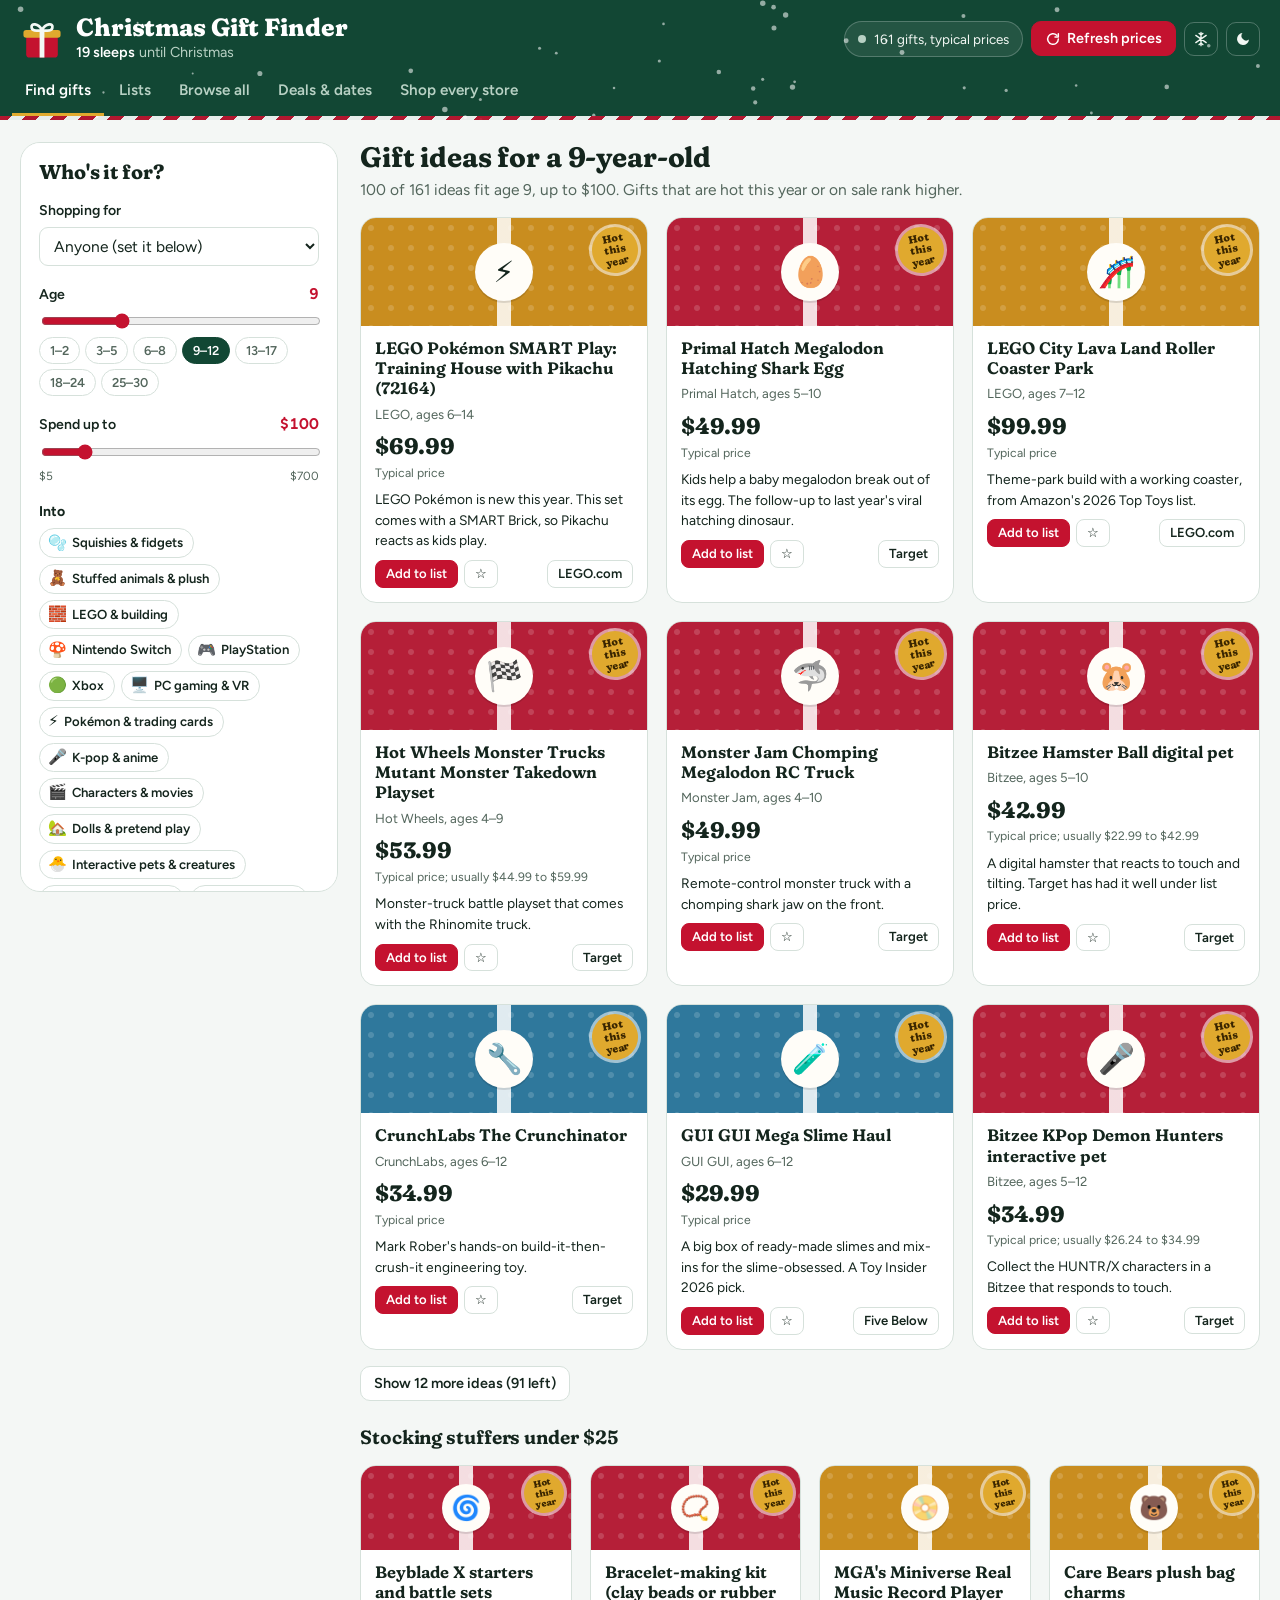
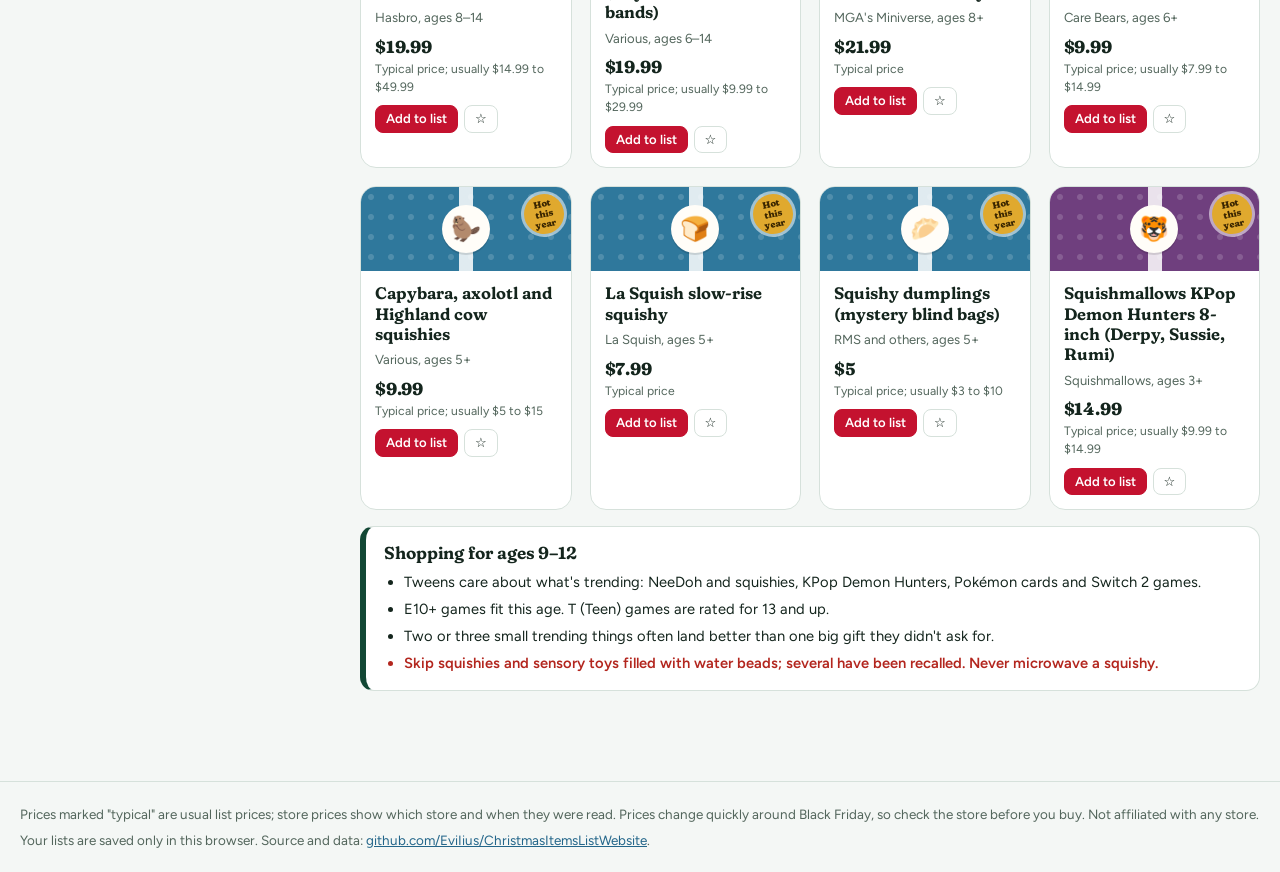
==== site/index.html @ cd97e287 "'''" ====
<!DOCTYPE html>
<html lang="en">
<head>
<meta charset="utf-8">
<meta name="viewport" content="width=device-width, initial-scale=1">
<title>Christmas Gift Finder</title>
<meta name="description" content="Christmas gift ideas for ages 1 to 30, store prices from Target, Walmart, Amazon, Best Buy and more, and a Christmas list for everyone you're shopping for.">
<meta name="theme-color" content="#124734">
<link rel="preconnect" href="https://fonts.googleapis.com">
<link rel="preconnect" href="https://fonts.gstatic.com" crossorigin>
<link href="https://fonts.googleapis.com/css2?family=Figtree:wght@400;500;600;700&family=Fraunces:opsz,wght,SOFT,WONK@9..144,500..900,0..100,0..1&family=Permanent+Marker&display=swap" rel="stylesheet">
<link rel="stylesheet" href="assets/app.css?v=20261120-1">
<link rel="icon" href="data:image/svg+xml,%3Csvg xmlns='http://www.w3.org/2000/svg' viewBox='0 0 64 64'%3E%3Crect x='8' y='24' width='48' height='34' rx='5' fill='%23C4122F'/%3E%3Crect x='4' y='16' width='56' height='12' rx='4' fill='%23E0A92E'/%3E%3Crect x='28' y='16' width='8' height='42' fill='%23124734'/%3E%3C/svg%3E">
</head>
<body>
<a class="skip" href="#main">Skip to content</a>
<header class="topbar">
  <canvas class="snow" id="snow" aria-hidden="true"></canvas>
  <div class="topbar-inner">
    <div class="brand">
      <svg class="brand-mark" viewBox="0 0 64 64" aria-hidden="true">
        <rect x="9" y="27" width="46" height="32" rx="5" fill="#c4122f"/>
        <rect x="5" y="19" width="54" height="11" rx="4" fill="#e0a92e"/>
        <rect x="28.5" y="19" width="7" height="40" fill="#f3f8f4"/>
        <path d="M32 19c-5-10-17-11-15-3 1 5 10 4 15 3zm0 0c5-10 17-11 15-3-1 5-10 4-15 3z" fill="none" stroke="#f3f8f4" stroke-width="4" stroke-linejoin="round"/>
      </svg>
      <div>
        <h1>Christmas Gift Finder</h1>
        <p class="brand-sub" id="countdown">Gift ideas, store prices and everyone's lists</p>
      </div>
    </div>
    <div class="topbar-actions">
      <button class="freshness" id="freshness" type="button" title="Where prices come from, and refreshing them">
        <span class="dot" aria-hidden="true"></span><span id="freshness-text">Loading gifts…</span>
      </button>
      <button class="btn btn-accent" id="rescrape-btn" type="button">
        <svg viewBox="0 0 24 24" aria-hidden="true"><path d="M20 12a8 8 0 1 1-2.34-5.66M20 4v5h-5" fill="none" stroke="currentColor" stroke-width="2.2" stroke-linecap="round" stroke-linejoin="round"/></svg>
        Refresh prices
      </button>
      <button class="btn btn-ghost icon-only" id="snow-btn" type="button" aria-pressed="true" aria-label="Snowfall">
        <svg viewBox="0 0 24 24" aria-hidden="true"><path d="M12 2v20M4.2 6.5l15.6 11M4.2 17.5l15.6-11M9 3.5l3 2.5 3-2.5M9 20.5l3-2.5 3 2.5" fill="none" stroke="currentColor" stroke-width="2" stroke-linecap="round" stroke-linejoin="round"/></svg>
      </button>
      <button class="btn btn-ghost icon-only" id="theme-btn" type="button" aria-label="Switch between light and dark">
        <svg viewBox="0 0 24 24" aria-hidden="true"><path d="M21 12.8A9 9 0 1 1 11.2 3a7 7 0 0 0 9.8 9.8z" fill="currentColor"/></svg>
      </button>
    </div>
  </div>
  <nav class="tabs" aria-label="Sections">
    <a href="#find" data-view="find">Find gifts</a>
    <a href="#lists" data-view="lists">Lists <span class="tab-count" id="lists-count" hidden></span></a>
    <a href="#browse" data-view="browse">Browse all</a>
    <a href="#deals" data-view="deals">Deals &amp; dates</a>
    <a href="#stores" data-view="stores">Shop every store</a>
  </nav>
</header>

<main id="main" tabindex="-1">
  <div class="banner" id="banner" hidden></div>

  <section class="view" id="view-find" aria-labelledby="find-h">
    <div class="find-layout">
      <aside class="panel prefs" aria-label="Who the gift is for">
        <div class="prefs-head"><h2 class="panel-title">Who's it for?</h2><button class="btn btn-sm" type="button" id="prefs-toggle" aria-expanded="true" aria-controls="prefs-more">Hide filters</button></div>
        <div class="field always">
          <label for="for-who">Shopping for</label>
          <select id="for-who"></select>
          <div class="using" id="using" hidden></div>
          <p class="prefs-summary" id="prefs-summary"></p>
        </div>
        <div class="prefs-more" id="prefs-more">
        <div class="field">
          <div class="field-row"><label for="age">Age</label><output id="age-out" for="age"></output></div>
          <input type="range" id="age" min="1" max="30" step="1">
          <div class="age-bands" id="age-bands" role="group" aria-label="Age groups"></div>
        </div>
        <div class="field">
          <div class="field-row"><label for="budget">Spend up to</label><output id="budget-out" for="budget"></output></div>
          <input type="range" id="budget" min="5" max="700" step="5">
          <div class="range-ends"><span>$5</span><span>$700</span></div>
        </div>
        <fieldset>
          <legend>Into</legend>
          <div class="interest-chips" id="interests"></div>
        </fieldset>
        <fieldset id="toggles">
          <legend>Only show</legend>
        </fieldset>
        <button class="btn btn-sm" type="button" id="reset-find">Clear all filters</button>
        </div>
      </aside>
      <div class="find-main">
        <div class="find-head">
          <h2 id="find-h">Gift ideas</h2>
          <p class="sub" id="find-sub"></p>
        </div>
        <div class="gift-grid" id="top-picks"></div>
        <div id="more-ideas"></div>
        <h3 class="section-h" id="stocking-h">Stocking stuffers under $25</h3>
        <div class="gift-grid compact" id="stocking"></div>
        <div class="guide" id="age-guide"></div>
      </div>
    </div>
  </section>

  <section class="view" id="view-lists" aria-labelledby="lists-h" hidden>
    <div class="view-head">
      <h2 id="lists-h">Christmas lists</h2>
      <p class="sub">Make a list for each person, circle gifts for them anywhere on the site, and track what's bought and wrapped. Lists are saved in this browser; use Share or Back up to move them.</p>
    </div>
    <div class="lists-layout">
      <aside class="panel people" id="people" aria-label="People"></aside>
      <div class="list-main" id="list-main"></div>
    </div>
  </section>

  <section class="view" id="view-browse" aria-labelledby="browse-h" hidden>
    <div class="view-head">
      <h2 id="browse-h">Every gift idea</h2>
      <p class="sub" id="browse-sub"></p>
    </div>
    <div class="filters panel" id="filters"></div>
    <div class="table-wrap">
      <table class="grid-table" id="browse-table">
        <thead></thead>
        <tbody></tbody>
      </table>
    </div>
    <div class="card-list" id="browse-cards"></div>
  </section>

  <section class="view" id="view-deals" aria-labelledby="deals-h" hidden>
    <div class="view-head">
      <h2 id="deals-h">Deals and dates</h2>
      <p class="sub">Big sale days, gifts selling below their usual price, and the store links the price checker reads.</p>
    </div>
    <div class="dates" id="dates"></div>
    <div class="panel">
      <h3>Below the usual price right now</h3>
      <div id="deal-list"></div>
    </div>
    <div class="two-col">
      <div class="panel">
        <h3>Big gifts to price-check first</h3>
        <p class="hint" style="margin:-6px 0 8px">Gifts usually $150 or more. These are the ones where waiting for a sale pays off.</p>
        <div id="big-list"></div>
      </div>
      <div class="panel">
        <h3>Store links the price checker reads</h3>
        <div id="tracked-list"></div>
      </div>
    </div>
  </section>

  <section class="view" id="view-stores" aria-labelledby="stores-h" hidden>
    <div class="view-head">
      <h2 id="stores-h">Search every store at once</h2>
      <p class="sub">Type a gift, then jump straight to each store's results. Handy for anything that isn't in the gift list yet.</p>
    </div>
    <div class="panel store-search">
      <form id="store-search-form" role="search">
        <label class="visually-hidden" for="store-q">Search for</label>
        <input type="search" id="store-q" placeholder="Try squishmallow axolotl, NeeDoh or Switch 2 games" autocomplete="off">
        <button class="btn btn-accent" type="submit">Search stores</button>
      </form>
      <div class="quick" id="store-quick" aria-label="Popular searches"></div>
      <div class="store-results" id="store-results"></div>
    </div>
    <div class="directory" id="store-directory"></div>
  </section>
</main>

<footer class="footer" id="footer"></footer>

<div class="drawer-backdrop" id="drawer-backdrop" hidden></div>
<aside class="drawer" id="drawer" role="dialog" aria-modal="true" aria-labelledby="drawer-title" hidden></aside>

<div class="modal-backdrop" id="modal-backdrop" hidden>
  <div class="modal" role="dialog" aria-modal="true" aria-labelledby="modal-title" id="modal"></div>
</div>

<div class="menu" id="menu" role="menu" hidden></div>
<div class="toast" id="toast" role="status" aria-live="polite" hidden></div>

<script src="assets/config.js"></script>
<script src="assets/app.js?v=20261120-1"></script>
</body>
</html>
---- site/assets/app.css ----
/* Christmas Gift Finder. Built like a holiday toy catalog: evergreen band, gift-wrapped tiles,
   and marker circles around the gifts you've picked for someone. */
:root {
  --page: #f4f7f5;
  --paper: #ffffff;
  --paper-2: #edf3ef;
  --ink: #14251d;
  --muted: #53665c;
  --line: #d6e1db;
  --pine: #124734;
  --pine-deep: #0b3325;
  --on-pine: #f3f8f4;
  --on-pine-muted: #b8d1c4;
  --cranberry: #c4122f;
  --cranberry-ink: #ffffff;
  --cranberry-soft: #fbe2e6;
  --gold: #a87313;
  --gold-bright: #e0a92e;
  --gold-soft: #fbefd2;
  --frost: #23668a;
  --frost-soft: #dcecf4;
  --good: #1d7547;
  --good-soft: #dbf1e3;
  --warn: #8f5d00;
  --warn-soft: #fbeecf;
  --bad: #b3261e;
  --bad-soft: #f9e0dd;
  --shadow: 0 1px 2px rgba(20, 37, 29, 0.06), 0 8px 24px rgba(20, 37, 29, 0.07);
  --r-card: 16px;
  --r-panel: 20px;
  --r-btn: 10px;
  --font-display: "Fraunces", "Iowan Old Style", Georgia, serif;
  --font-body: "Figtree", system-ui, -apple-system, "Segoe UI", sans-serif;
  --font-hand: "Permanent Marker", "Marker Felt", "Comic Sans MS", cursive;
  --chip-on: #124734;
  --tile-pine: #1f5e45;
  --tile-cranberry: #b51f38;
  --tile-gold: #c98d1f;
  --tile-frost: #2f789c;
  --tile-plum: #6f3f7e;
  --tile-cocoa: #7b4a2c;
  color-scheme: light;
}
@media (prefers-color-scheme: dark) {
  :root:not([data-theme="light"]) {
    --page: #091510; --paper: #0f2019; --paper-2: #14291f; --ink: #e6f0ea; --muted: #9db4a7; --line: #22392e;
    --pine: #0c2c20; --pine-deep: #071d15; --on-pine-muted: #93b4a3; --chip-on: #2f7a5a;
    --cranberry: #ff5a6e; --cranberry-ink: #2a0309; --cranberry-soft: #3b1720;
    --gold: #f0c04f; --gold-bright: #f0c04f; --gold-soft: #3a2e10; --frost: #78bfdf; --frost-soft: #12303c;
    --good: #5fd194; --good-soft: #12321f; --warn: #f0b94b; --warn-soft: #3a2c0f; --bad: #ff8274; --bad-soft: #3d1a16;
    --shadow: 0 1px 2px rgba(0, 0, 0, 0.4), 0 10px 28px rgba(0, 0, 0, 0.35);
    color-scheme: dark;
  }
}
:root[data-theme="dark"] {
  --page: #091510; --paper: #0f2019; --paper-2: #14291f; --ink: #e6f0ea; --muted: #9db4a7; --line: #22392e;
  --pine: #0c2c20; --pine-deep: #071d15; --on-pine-muted: #93b4a3; --chip-on: #2f7a5a;
  --cranberry: #ff5a6e; --cranberry-ink: #2a0309; --cranberry-soft: #3b1720;
  --gold: #f0c04f; --gold-bright: #f0c04f; --gold-soft: #3a2e10; --frost: #78bfdf; --frost-soft: #12303c;
  --good: #5fd194; --good-soft: #12321f; --warn: #f0b94b; --warn-soft: #3a2c0f; --bad: #ff8274; --bad-soft: #3d1a16;
  --shadow: 0 1px 2px rgba(0, 0, 0, 0.4), 0 10px 28px rgba(0, 0, 0, 0.35);
  color-scheme: dark;
}

* { box-sizing: border-box; }
html, body { margin: 0; }
body { background: var(--page); color: var(--ink); font-family: var(--font-body); font-size: 15.5px; line-height: 1.5; -webkit-font-smoothing: antialiased; }
h1, h2, h3, h4 { font-family: var(--font-display); font-variation-settings: "SOFT" 100, "WONK" 0; font-optical-sizing: auto; line-height: 1.12; margin: 0; text-wrap: balance; letter-spacing: -0.005em; }
h2 { font-size: 1.75rem; font-weight: 700; }
h3 { font-size: 1.2rem; font-weight: 650; }
h4 { font-size: 1rem; font-weight: 650; }
p { margin: 0; }
a { color: var(--frost); }
button, input, select, textarea { font: inherit; color: inherit; }
:focus-visible { outline: 3px solid var(--gold-bright); outline-offset: 2px; border-radius: 6px; }
.num { font-variant-numeric: tabular-nums; }
.skip { position: absolute; left: -999px; top: 8px; background: var(--paper); padding: 8px 12px; z-index: 60; }
.skip:focus { left: 8px; }
[hidden] { display: none !important; }
.visually-hidden { position: absolute; width: 1px; height: 1px; overflow: hidden; clip: rect(0 0 0 0); white-space: nowrap; }

/* ---------------------------------------------------------------- top bar: the evergreen band */
.topbar { position: sticky; top: 0; z-index: 20; background: var(--pine); color: var(--on-pine); overflow: hidden; }
.topbar::after { content: ""; position: absolute; left: 0; right: 0; bottom: 0; height: 4px;
  background: repeating-linear-gradient(-45deg, var(--cranberry) 0 10px, #fff 10px 20px); opacity: 0.9; }
.snow { position: absolute; inset: 0; width: 100%; height: 100%; pointer-events: none; }
.topbar-inner { position: relative; max-width: 1320px; margin: 0 auto; padding: 14px 20px 6px; display: flex; gap: 16px; align-items: center; justify-content: space-between; flex-wrap: wrap; }
.brand { display: flex; gap: 12px; align-items: center; min-width: 0; }
.brand-mark { width: 44px; height: 44px; flex: none; }
.brand h1 { font-size: 1.55rem; font-weight: 800; font-variation-settings: "SOFT" 100, "WONK" 1; color: #fff; }
.brand-sub { color: var(--on-pine-muted); font-size: 0.9rem; }
.brand-sub b { color: #fff; font-weight: 600; }
.topbar-actions { display: flex; gap: 8px; align-items: center; flex-wrap: wrap; }
.topbar .btn-ghost { color: var(--on-pine); border-color: rgba(255, 255, 255, 0.25); }
.topbar .btn-ghost:hover { border-color: rgba(255, 255, 255, 0.6); }
.topbar .btn-ghost[aria-pressed="false"] { opacity: 0.6; }
.freshness { display: inline-flex; align-items: center; gap: 8px; background: rgba(255, 255, 255, 0.08); border: 1px solid rgba(255, 255, 255, 0.22); border-radius: 999px; padding: 7px 13px; font-size: 0.84rem; color: var(--on-pine); cursor: pointer; max-width: 100%; }
.freshness .dot { width: 8px; height: 8px; border-radius: 50%; background: var(--on-pine-muted); flex: none; }
.freshness.is-live .dot { background: #5fd194; }
.freshness.is-aging .dot { background: #f0c04f; }
.freshness.is-stale .dot { background: #ff8274; }
.tabs { position: relative; max-width: 1320px; margin: 0 auto; padding: 0 12px 4px; display: flex; gap: 2px; overflow-x: auto; scrollbar-width: none; }
.tabs a { white-space: nowrap; text-decoration: none; color: var(--on-pine-muted); padding: 10px 13px 11px; border-bottom: 3px solid transparent; font-weight: 600; font-size: 0.95rem; }
.tabs a:hover { color: #fff; }
.tabs a.is-active { color: #fff; border-bottom-color: var(--gold-bright); }
.tab-count { display: inline-block; min-width: 20px; padding: 0 6px; margin-left: 4px; border-radius: 10px; background: var(--cranberry); color: #fff; font-size: 0.74rem; text-align: center; }

/* ---------------------------------------------------------------- controls */
.btn { display: inline-flex; align-items: center; justify-content: center; gap: 6px; border: 1px solid var(--line); background: var(--paper); border-radius: var(--r-btn); padding: 8px 13px; cursor: pointer; font-weight: 600; font-size: 0.9rem; text-decoration: none; color: var(--ink); line-height: 1.2; }
.btn svg { width: 16px; height: 16px; flex: none; }
.btn:hover { border-color: var(--muted); }
.btn-accent { background: var(--cranberry); color: var(--cranberry-ink); border-color: var(--cranberry); }
.btn-accent:hover { filter: brightness(1.07); border-color: var(--cranberry); }
.btn-pine { background: var(--pine); color: var(--on-pine); border-color: var(--pine); }
.btn-ghost { background: transparent; }
.btn-sm { padding: 5px 10px; font-size: 0.82rem; border-radius: 8px; }
.icon-only { padding: 8px; }
.btn[disabled] { opacity: 0.55; cursor: not-allowed; }
.linkish { background: none; border: 0; padding: 0; color: var(--frost); text-decoration: underline; cursor: pointer; font: inherit; }
.chip { display: inline-flex; align-items: center; gap: 4px; padding: 2px 9px; border-radius: 999px; font-size: 0.76rem; font-weight: 600; background: var(--paper-2); color: var(--muted); white-space: nowrap; border: 0; }
.chip.red { background: var(--cranberry-soft); color: var(--cranberry); }
.chip.gold { background: var(--gold-soft); color: var(--gold); }
.chip.frost { background: var(--frost-soft); color: var(--frost); }
.chip.good { background: var(--good-soft); color: var(--good); }
.chip.warn { background: var(--warn-soft); color: var(--warn); }
.chip.bad { background: var(--bad-soft); color: var(--bad); }
button.chip { cursor: pointer; }
input[type="text"], input[type="search"], input[type="number"], input[type="url"], input[type="password"], select, textarea {
  background: var(--paper); border: 1px solid var(--line); border-radius: 9px; padding: 8px 10px; min-width: 0; color: var(--ink); }
textarea { resize: vertical; min-height: 64px; width: 100%; }
input[type="range"] { width: 100%; accent-color: var(--cranberry); }
label { font-weight: 600; font-size: 0.88rem; }
output { font-weight: 700; color: var(--cranberry); font-variant-numeric: tabular-nums; }

/* ---------------------------------------------------------------- layout */
main { max-width: 1320px; margin: 0 auto; padding: 22px 20px 90px; display: block; }
.view { display: grid; gap: 20px; }
.view-head { display: grid; gap: 6px; }
.sub { color: var(--muted); max-width: 72ch; }
.panel { background: var(--paper); border: 1px solid var(--line); border-radius: var(--r-panel); padding: 18px; min-width: 0; }
.panel > h3 { margin-bottom: 12px; }
.panel-title { font-size: 1.25rem; margin-bottom: 4px; }
.two-col { display: grid; grid-template-columns: repeat(auto-fit, minmax(340px, 1fr)); gap: 20px; }
.section-h { margin-top: 10px; display: flex; align-items: baseline; gap: 10px; flex-wrap: wrap; }
.section-h small { font-family: var(--font-body); font-size: 0.85rem; font-weight: 500; color: var(--muted); }
.banner { background: var(--warn-soft); border: 1px solid var(--line); border-left: 5px solid var(--warn); border-radius: 10px; padding: 11px 14px; margin-bottom: 16px; }
.hint { color: var(--muted); font-size: 0.82rem; }
.empty { color: var(--muted); padding: 18px; border: 1.5px dashed var(--line); border-radius: 14px; display: grid; gap: 10px; justify-items: start; }
.empty strong { color: var(--ink); }

/* ---------------------------------------------------------------- gift finder */
.find-layout { display: grid; grid-template-columns: 318px minmax(0, 1fr); gap: 22px; align-items: start; }
.prefs { position: sticky; top: 132px; display: grid; gap: 16px; max-height: calc(100vh - 150px); overflow-y: auto; }
.field { display: grid; gap: 6px; }
.field select { width: 100%; }
.field-row { display: flex; justify-content: space-between; align-items: baseline; gap: 8px; }
.range-ends { display: flex; justify-content: space-between; font-size: 0.74rem; color: var(--muted); }
.age-bands { display: flex; flex-wrap: wrap; gap: 5px; }
.band { border: 1px solid var(--line); background: var(--paper); border-radius: 999px; padding: 3px 10px; font-size: 0.8rem; cursor: pointer; font-weight: 600; color: var(--muted); }
.band.is-on { background: var(--chip-on); border-color: var(--chip-on); color: #fff; }
.more-interests { display: none; justify-self: start; }
.prefs-head { display: flex; justify-content: space-between; align-items: center; gap: 10px; }
.prefs-head .panel-title { margin: 0; }
#prefs-toggle, .prefs-summary { display: none; }
.prefs-more { display: grid; gap: 16px; }
.prefs-summary { font-size: 0.86rem; color: var(--muted); }
fieldset { border: 0; padding: 0; margin: 0; display: grid; gap: 8px; min-width: 0; }
legend { font-weight: 700; font-size: 0.88rem; padding: 0; margin-bottom: 6px; }
.interest-chips { display: flex; flex-wrap: wrap; gap: 6px; }
.ichip { display: inline-flex; align-items: center; gap: 5px; border: 1px solid var(--line); background: var(--paper); border-radius: 999px; padding: 4px 10px 4px 8px; font-size: 0.82rem; font-weight: 600; cursor: pointer; color: var(--ink); }
.ichip .e { font-size: 0.95rem; line-height: 1; }
.ichip[aria-pressed="true"] { background: var(--cranberry-soft); border-color: var(--cranberry); color: var(--cranberry); }
.check { display: flex; gap: 8px; align-items: center; font-size: 0.88rem; font-weight: 500; cursor: pointer; }
.check input { accent-color: var(--cranberry); width: 16px; height: 16px; }
.using { font-size: 0.82rem; color: var(--muted); background: var(--paper-2); border-radius: 10px; padding: 8px 10px; }
.find-main { display: grid; gap: 16px; min-width: 0; }
.find-head { display: grid; gap: 4px; }
.more-btn { justify-self: start; }

/* ---------------------------------------------------------------- gift cards: catalog entries with a wrapped tile */
.gift-grid { display: grid; grid-template-columns: repeat(auto-fill, minmax(232px, 1fr)); gap: 18px; }
.gift-grid.compact { grid-template-columns: repeat(auto-fill, minmax(200px, 1fr)); }
.gift { position: relative; background: var(--paper); border: 1px solid var(--line); border-radius: var(--r-card); display: grid; grid-template-rows: auto 1fr; min-width: 0; }
.gift-body { position: relative; padding: 12px 14px 14px; display: grid; gap: 7px; align-content: start; }
.tile { position: relative; height: 108px; border-radius: calc(var(--r-card) - 1px) calc(var(--r-card) - 1px) 0 0; display: grid; place-items: center; overflow: hidden; cursor: pointer; border: 0; padding: 0; width: 100%;
  background-color: var(--tile, var(--tile-pine));
  background-image:
    linear-gradient(90deg, transparent calc(50% - 7px), rgba(255, 255, 255, 0.85) calc(50% - 7px) calc(50% + 7px), transparent calc(50% + 7px)),
    radial-gradient(circle, rgba(255, 255, 255, 0.16) 2.5px, transparent 3.5px);
  background-size: 100% 100%, 20px 20px; }
.compact .tile { height: 84px; }
.tile .tag { width: 58px; height: 58px; border-radius: 50%; background: #fffdf8; display: grid; place-items: center; font-size: 1.85rem; box-shadow: 0 2px 0 rgba(0, 0, 0, 0.12); position: relative; z-index: 1; }
.compact .tile .tag { width: 48px; height: 48px; font-size: 1.5rem; }
.compact .seal { width: 40px; height: 40px; font-size: 0.58rem; top: 7px; right: 7px; }
.tile[data-c="pine"] { --tile: var(--tile-pine); }
.tile[data-c="cranberry"] { --tile: var(--tile-cranberry); }
.tile[data-c="gold"] { --tile: var(--tile-gold); }
.tile[data-c="frost"] { --tile: var(--tile-frost); }
.tile[data-c="plum"] { --tile: var(--tile-plum); }
.tile[data-c="cocoa"] { --tile: var(--tile-cocoa); }
.seal { position: absolute; top: 9px; right: 9px; z-index: 2; background: var(--gold-bright); color: #3a2600; font-family: var(--font-display); font-variation-settings: "SOFT" 100, "WONK" 1; font-weight: 800; font-size: 0.66rem; line-height: 1.05; text-align: center; width: 46px; height: 46px; border-radius: 50%; display: grid; place-items: center; transform: rotate(-12deg); box-shadow: 0 0 0 3px rgba(255, 255, 255, 0.55); padding: 4px; }
.seal.new { background: #fff; color: var(--cranberry); }
.gift-title { font-family: var(--font-display); font-variation-settings: "SOFT" 100, "WONK" 0; font-weight: 650; font-size: 1.04rem; line-height: 1.22; background: none; border: 0; padding: 0; text-align: left; cursor: pointer; color: var(--ink); }
.gift-title:hover { color: var(--cranberry); }
.gift-meta { color: var(--muted); font-size: 0.82rem; }
.gift-blurb { font-size: 0.86rem; color: var(--ink); }
.gift .chips { display: flex; flex-wrap: wrap; gap: 4px; }
.gift-actions { display: flex; flex-wrap: nowrap; gap: 6px; align-items: center; margin-top: 2px; min-width: 0; }
.gift-actions .btn { flex: none; }
.gift-actions .store-link { margin-left: auto; flex: 0 1 auto; min-width: 0; overflow: hidden; text-overflow: ellipsis; white-space: nowrap; display: block; }
.circled { position: relative; display: grid; gap: 6px; }
.on-list { display: flex; gap: 2px; position: absolute; top: -17px; right: -8px; z-index: 3; pointer-events: none; }
.initial { font-family: var(--font-hand); font-size: 1.15rem; line-height: 1; transform: rotate(-10deg); color: var(--mark, var(--cranberry)); background: var(--paper); border-radius: 6px; padding: 1px 4px; }
.marker { position: absolute; left: -10px; top: -9px; width: calc(100% + 20px); height: calc(100% + 21px); pointer-events: none; overflow: visible; z-index: 2; }
.marker path { fill: none; stroke: var(--mark, var(--cranberry)); stroke-width: 3px; stroke-linecap: round; stroke-linejoin: round; vector-effect: non-scaling-stroke; opacity: 0.85; }
.marker.draw path { stroke-dasharray: 100; stroke-dashoffset: 100; animation: draw 650ms ease-out forwards; }
@keyframes draw { to { stroke-dashoffset: 0; } }

/* prices */
.price-row { display: flex; align-items: baseline; gap: 8px; flex-wrap: wrap; }
.price { font-family: var(--font-display); font-variation-settings: "SOFT" 100, "WONK" 0; font-weight: 750; font-size: 1.4rem; font-variant-numeric: lining-nums tabular-nums; letter-spacing: -0.01em; }
.price.sm { font-size: 1.08rem; }
.price.lg { font-size: 2rem; }
.price.is-typical { color: var(--ink); }
.price-note { font-size: 0.76rem; color: var(--muted); }
.price-note.live { color: var(--good); font-weight: 600; }
.price-note.stale { color: var(--warn); }
.was { color: var(--muted); text-decoration: line-through; font-size: 0.88rem; font-variant-numeric: tabular-nums; }
.save { color: var(--good); font-size: 0.8rem; font-weight: 700; }

/* ---------------------------------------------------------------- guide */
.guide { background: var(--paper); border: 1px solid var(--line); border-left: 6px solid var(--pine); border-radius: 14px; padding: 16px 18px; display: grid; gap: 8px; }
.guide h3 { font-size: 1.08rem; }
.guide ul { margin: 0; padding-left: 20px; display: grid; gap: 5px; font-size: 0.92rem; }
.guide .safety { color: var(--bad); font-weight: 600; }

/* ---------------------------------------------------------------- lists */
.lists-layout { display: grid; grid-template-columns: 300px minmax(0, 1fr); gap: 22px; align-items: start; }
.people { display: grid; gap: 6px; position: sticky; top: 132px; padding: 14px; }
.people h3 { font-size: 1.05rem; margin: 2px 4px 6px; }
.person-row { display: grid; grid-template-columns: auto 1fr auto; gap: 10px; align-items: center; width: 100%; padding: 9px 10px; border-radius: 12px; border: 1px solid transparent; background: none; cursor: pointer; text-align: left; color: var(--ink); }
.person-row:hover { background: var(--paper-2); }
.person-row.is-on { background: var(--paper-2); border-color: var(--line); }
.avatar { width: 36px; height: 36px; border-radius: 50%; display: grid; place-items: center; background: var(--mark, var(--cranberry)); color: #fff; font-family: var(--font-hand); font-size: 1.15rem; flex: none; }
.avatar.lg { width: 56px; height: 56px; font-size: 1.7rem; }
.avatar.ghost { background: var(--paper-2); color: var(--muted); font-family: var(--font-body); font-size: 1rem; font-weight: 700; border: 1.5px dashed var(--line); }
.person-row .who { display: grid; min-width: 0; }
.person-row .who b { font-weight: 650; overflow: hidden; text-overflow: ellipsis; white-space: nowrap; }
.person-row .who span { font-size: 0.8rem; color: var(--muted); }
.person-row .count { font-size: 0.8rem; color: var(--muted); font-variant-numeric: tabular-nums; }
.people .sep { height: 1px; background: var(--line); margin: 8px 4px; }
.list-main { display: grid; gap: 18px; min-width: 0; }
.list-head { display: flex; gap: 16px; align-items: center; justify-content: space-between; flex-wrap: wrap; }
.list-head .ident { display: flex; gap: 14px; align-items: center; min-width: 0; }
.list-head h2 { font-size: 1.9rem; }
.list-actions { display: flex; gap: 6px; flex-wrap: wrap; }
.budget { display: grid; gap: 6px; }
.budget-bar { position: relative; height: 12px; border-radius: 6px; background: var(--paper-2); border: 1px solid var(--line); overflow: hidden; }
.budget-bar .planned { position: absolute; inset: 0 auto 0 0; background: repeating-linear-gradient(-45deg, var(--gold-soft) 0 6px, transparent 6px 12px); border-right: 2px solid var(--gold); }
.budget-bar .spent { position: absolute; inset: 0 auto 0 0; background: var(--good); }
.budget-bar.over .spent { background: var(--bad); }
.budget-legend { display: flex; gap: 14px; flex-wrap: wrap; font-size: 0.85rem; color: var(--muted); }
.budget-legend b { color: var(--ink); font-variant-numeric: tabular-nums; }
.list-rows { display: grid; gap: 8px; }
.lrow { display: grid; grid-template-columns: 44px minmax(0, 1fr) auto; gap: 12px; align-items: center; background: var(--paper); border: 1px solid var(--line); border-radius: 14px; padding: 10px 12px; }
.lrow .mini { width: 44px; height: 44px; border-radius: 10px; display: grid; place-items: center; font-size: 1.35rem; background: var(--tile, var(--tile-pine)); }
.lrow .mini span { width: 32px; height: 32px; border-radius: 50%; background: #fffdf8; display: grid; place-items: center; font-size: 1.1rem; }
.lrow .what { display: grid; gap: 2px; min-width: 0; }
.lrow .what b { font-weight: 650; }
.lrow .what .gift-meta a { color: var(--frost); }
.lrow .right { display: flex; gap: 8px; align-items: center; flex-wrap: wrap; justify-content: flex-end; }
.lrow.is-done .what b { text-decoration: line-through; text-decoration-color: var(--good); text-decoration-thickness: 2px; }
.lrow input.paid { width: 92px; text-align: right; font-variant-numeric: tabular-nums; }
.status { border: 0; border-radius: 999px; padding: 5px 11px; font-size: 0.8rem; font-weight: 700; cursor: pointer; min-width: 84px; }
.status[data-s="idea"] { background: var(--paper-2); color: var(--muted); }
.status[data-s="bought"] { background: var(--good-soft); color: var(--good); }
.status[data-s="wrapped"] { background: var(--cranberry-soft); color: var(--cranberry); }
.x { border: 0; background: none; color: var(--muted); cursor: pointer; font-size: 1.1rem; padding: 4px 6px; border-radius: 8px; }
.x:hover { color: var(--bad); background: var(--bad-soft); }
.store-group { display: grid; gap: 8px; }
.store-group > .btn { justify-self: start; }
.store-group h3 { display: flex; justify-content: space-between; align-items: baseline; gap: 12px; flex-wrap: wrap; }
.store-group h3 small { font-family: var(--font-body); font-size: 0.86rem; color: var(--muted); font-weight: 500; }
.for-tag { font-family: var(--font-hand); color: var(--mark); font-size: 0.95rem; }

/* ---------------------------------------------------------------- browse */
.filters { display: flex; flex-wrap: wrap; gap: 12px 16px; align-items: end; }
.filters .f { display: grid; gap: 4px; min-width: 130px; }
.filters label { font-size: 0.8rem; color: var(--muted); }
.filters input[type="search"] { min-width: 230px; }
.filters input[type="number"] { width: 90px; }
.table-wrap { overflow-x: auto; background: var(--paper); border: 1px solid var(--line); border-radius: var(--r-panel); }
.grid-table { width: 100%; border-collapse: collapse; font-size: 0.9rem; }
.grid-table th { text-align: left; font-weight: 700; font-size: 0.82rem; color: var(--muted); padding: 11px 12px; border-bottom: 1px solid var(--line); white-space: nowrap; background: var(--paper-2); position: sticky; top: 0; }
.grid-table th button { background: none; border: 0; padding: 0; font: inherit; color: inherit; cursor: pointer; }
.grid-table th[aria-sort] button::after { content: " ↕"; opacity: 0.4; }
.grid-table th[aria-sort="ascending"] button::after { content: " ↑"; opacity: 1; }
.grid-table th[aria-sort="descending"] button::after { content: " ↓"; opacity: 1; }
.grid-table td { padding: 10px 12px; border-bottom: 1px solid var(--line); vertical-align: middle; }
.grid-table tbody tr:hover { background: var(--paper-2); }
.grid-table tr.is-clickable { cursor: pointer; }
.grid-table .r { text-align: right; }
.cell-title { font-weight: 650; display: flex; gap: 8px; align-items: center; }
.cell-sub { color: var(--muted); font-size: 0.8rem; }
.card-list { display: none; gap: 14px; grid-template-columns: repeat(auto-fill, minmax(220px, 1fr)); }

/* ---------------------------------------------------------------- deals & dates */
.dates { display: grid; grid-template-columns: repeat(auto-fit, minmax(180px, 1fr)); gap: 14px; }
.date-card { background: var(--paper); border: 1px solid var(--line); border-radius: 16px; padding: 14px 16px; display: grid; gap: 2px; }
.date-card .d { font-family: var(--font-display); font-variation-settings: "SOFT" 100, "WONK" 1; font-weight: 800; font-size: 1.5rem; }
.date-card .when { color: var(--muted); font-size: 0.88rem; }
.date-card.is-soon { border-color: var(--cranberry); box-shadow: inset 0 0 0 1px var(--cranberry); }
.date-card.is-past { opacity: 0.6; }
.date-card.is-big { background: var(--pine); border-color: var(--pine); color: var(--on-pine); }
.date-card.is-big .when { color: var(--on-pine-muted); }
.rows { display: grid; gap: 6px; }
.row { display: grid; grid-template-columns: minmax(0, 1fr) auto; gap: 12px; align-items: center; padding: 10px 0; border-bottom: 1px solid var(--line); }
.row:last-child { border-bottom: 0; }

/* ---------------------------------------------------------------- stores */
.store-search form { display: flex; gap: 8px; flex-wrap: wrap; }
.store-search input[type="search"] { flex: 1 1 280px; font-size: 1.05rem; padding: 11px 14px; border-radius: 12px; }
.quick { display: flex; flex-wrap: wrap; gap: 6px; margin-top: 12px; }
.store-results { display: grid; gap: 16px; margin-top: 16px; }
.store-results h4 { font-size: 0.95rem; color: var(--muted); font-family: var(--font-body); font-weight: 700; }
.store-buttons { display: flex; flex-wrap: wrap; gap: 8px; margin-top: 6px; }
.store-btn { display: inline-flex; gap: 8px; align-items: center; padding: 9px 14px; border-radius: 12px; border: 1px solid var(--line); background: var(--paper); text-decoration: none; color: var(--ink); font-weight: 650; }
.store-btn:hover { border-color: var(--cranberry); color: var(--cranberry); }
.store-btn .mono { width: 26px; height: 26px; border-radius: 7px; display: grid; place-items: center; font-size: 0.72rem; font-weight: 800; color: #fff; background: var(--pine); }
.directory { display: grid; gap: 22px; }
.dir-group { display: grid; gap: 10px; }
.dir-grid { display: grid; grid-template-columns: repeat(auto-fill, minmax(260px, 1fr)); gap: 14px; }
.store-card { background: var(--paper); border: 1px solid var(--line); border-radius: 16px; padding: 14px 16px; display: grid; gap: 8px; align-content: start; }
.store-card h4 { font-size: 1.05rem; }
.store-card p { font-size: 0.88rem; color: var(--muted); }
.store-card .foot { display: flex; gap: 6px; flex-wrap: wrap; align-items: center; }

/* ---------------------------------------------------------------- drawer, modal, menu, toast */
.drawer-backdrop, .modal-backdrop { position: fixed; inset: 0; background: rgba(6, 20, 14, 0.5); z-index: 30; }
.drawer { position: fixed; top: 0; right: 0; bottom: 0; width: min(640px, 100%); background: var(--page); z-index: 31; overflow-y: auto; border-left: 1px solid var(--line); box-shadow: var(--shadow); display: grid; align-content: start; }
.drawer-tile { height: 170px; border-radius: 0; cursor: default; }
.drawer-tile .tag { width: 86px; height: 86px; font-size: 2.8rem; }
.drawer-close { position: absolute; top: 12px; left: 12px; z-index: 4; }
.drawer-body { padding: 18px 20px 30px; display: grid; gap: 16px; }
.drawer-head { display: grid; gap: 6px; }
.drawer-head h2 { font-size: 1.65rem; }
.note-box { background: var(--gold-soft); border-radius: 12px; padding: 10px 12px; font-size: 0.9rem; }
.person-toggles { display: flex; flex-wrap: wrap; gap: 6px; }
.ptoggle { display: inline-flex; align-items: center; gap: 7px; border: 1.5px solid var(--line); background: var(--paper); border-radius: 999px; padding: 4px 12px 4px 4px; cursor: pointer; font-weight: 650; font-size: 0.86rem; color: var(--ink); }
.ptoggle .avatar { width: 26px; height: 26px; font-size: 0.85rem; }
.ptoggle[aria-pressed="true"] { border-color: var(--mark); background: color-mix(in srgb, var(--mark) 12%, var(--paper)); }
.ptoggle.plain { padding: 5px 12px; }
.offer { display: grid; grid-template-columns: minmax(0, 1fr) auto; gap: 4px 14px; padding: 10px 0; border-bottom: 1px solid var(--line); font-size: 0.9rem; }
.offer:last-child { border-bottom: 0; }
.offer .right { text-align: right; display: grid; gap: 4px; justify-items: end; }
.spark { display: block; }
.spark path.line { fill: none; stroke: var(--cranberry); stroke-width: 2; }
.spark path.area { fill: var(--cranberry-soft); }
.spark circle { fill: var(--cranberry); }
.modal-backdrop { display: grid; place-items: center; padding: 16px; }
.modal { background: var(--paper); border-radius: 18px; border: 1px solid var(--line); box-shadow: var(--shadow); width: min(560px, 100%); max-height: calc(100vh - 32px); overflow-y: auto; padding: 20px; display: grid; gap: 14px; }
.modal h3 { font-size: 1.35rem; }
.modal .grid2 { display: grid; grid-template-columns: 1fr 1fr; gap: 12px; }
.modal input[type="text"], .modal input[type="number"], .modal input[type="url"], .modal input[type="password"], .modal select { width: 100%; }
.modal-actions { display: flex; gap: 8px; justify-content: flex-end; flex-wrap: wrap; align-items: center; }
.modal-actions .spacer { flex: 1; }
.swatches { display: flex; gap: 8px; flex-wrap: wrap; }
.swatch { width: 30px; height: 30px; border-radius: 50%; border: 3px solid var(--paper); box-shadow: 0 0 0 1px var(--line); cursor: pointer; background: var(--mark); }
.swatch[aria-pressed="true"] { box-shadow: 0 0 0 2px var(--ink); }
.share-link { display: flex; gap: 8px; }
.share-link input { flex: 1; font-size: 0.82rem; }
.kv { display: grid; grid-template-columns: auto 1fr; gap: 5px 14px; font-size: 0.88rem; }
.kv dt { color: var(--muted); }
.kv dd { margin: 0; }
.status-list { display: grid; gap: 6px; font-size: 0.9rem; }
.status-step { display: flex; gap: 8px; align-items: center; }
.status-step .s { width: 10px; height: 10px; border-radius: 50%; background: var(--line); flex: none; }
.status-step.done .s { background: var(--good); }
.status-step.run .s { background: var(--gold-bright); animation: pulse 1.2s ease-in-out infinite; }
.status-step.fail .s { background: var(--bad); }
.modal details { border-top: 1px solid var(--line); padding-top: 10px; }
.modal details summary { cursor: pointer; font-weight: 650; }
.modal ol { margin: 8px 0 0; padding-left: 20px; display: grid; gap: 4px; font-size: 0.88rem; }
@keyframes pulse { 50% { opacity: 0.35; } }
.menu { position: fixed; z-index: 40; background: var(--paper); border: 1px solid var(--line); border-radius: 14px; box-shadow: var(--shadow); padding: 6px; min-width: 230px; display: grid; gap: 2px; }
.menu-item { display: flex; align-items: center; gap: 10px; width: 100%; background: none; border: 0; border-radius: 9px; padding: 7px 9px; cursor: pointer; text-align: left; font-weight: 600; font-size: 0.9rem; color: var(--ink); }
.menu-item:hover, .menu-item:focus-visible { background: var(--paper-2); }
.menu-item .avatar { width: 26px; height: 26px; font-size: 0.85rem; }
.menu-item .tick { margin-left: auto; color: var(--good); font-weight: 800; }
.menu .sep { height: 1px; background: var(--line); margin: 4px 2px; }
.menu-title { font-size: 0.78rem; color: var(--muted); padding: 4px 9px 2px; font-weight: 600; }
.toast { position: fixed; bottom: 20px; left: 50%; transform: translateX(-50%); z-index: 50; background: var(--pine); color: var(--on-pine); padding: 10px 16px; border-radius: 12px; box-shadow: var(--shadow); font-weight: 600; font-size: 0.92rem; display: flex; gap: 12px; align-items: center; max-width: calc(100vw - 32px); }
.toast button { background: none; border: 0; color: var(--gold-bright); font-weight: 700; cursor: pointer; padding: 0; }

.footer { max-width: 1320px; margin: 0 auto; padding: 22px 20px; color: var(--muted); font-size: 0.84rem; border-top: 1px solid var(--line); display: grid; gap: 6px; }

/* ---------------------------------------------------------------- responsive */
@media (max-width: 1000px) {
  .find-layout, .lists-layout { grid-template-columns: 1fr; }
  .prefs, .people { position: static; max-height: none; }
  .prefs:not(.show-all) .ichip.extra { display: none; }
  .more-interests { display: inline-flex; }
  #prefs-toggle { display: inline-flex; }
  .prefs.collapsed .prefs-more { display: none; }
  .prefs.collapsed .prefs-summary { display: block; }
}
@media (max-width: 760px) {
  main { padding: 16px 14px 90px; }
  .topbar { top: calc(-1 * var(--topbar-hide, 0px)); }
  .topbar-inner { padding: 12px 14px 4px; gap: 10px; }
  .brand h1 { font-size: 1.3rem; }
  .brand-mark { width: 36px; height: 36px; }
  .topbar-actions { width: 100%; flex-wrap: nowrap; }
  .freshness { flex: 1 1 auto; min-width: 0; }
  #freshness-text { overflow: hidden; text-overflow: ellipsis; white-space: nowrap; }
  #rescrape-btn { flex: none; white-space: nowrap; }
  h2 { font-size: 1.45rem; }
  .gift-grid { grid-template-columns: repeat(auto-fill, minmax(160px, 1fr)); gap: 12px; }
  .gift-grid .gift-blurb { display: none; }
  .gift-grid .tile { height: 84px; }
  .gift-grid .tile .tag { width: 46px; height: 46px; font-size: 1.45rem; }
  .gift-body { padding: 10px 11px 12px; }
  .gift-actions .store-link { display: none; }
  .gift-title { font-size: 0.98rem; }
  .price { font-size: 1.25rem; }
  .seal { width: 44px; height: 44px; font-size: 0.62rem; }
  #view-browse .table-wrap { display: none; }
  .card-list { display: grid; grid-template-columns: repeat(auto-fill, minmax(160px, 1fr)); }
  .lrow { grid-template-columns: 40px minmax(0, 1fr); }
  .lrow .right { grid-column: 1 / -1; justify-content: flex-start; }
  .modal .grid2 { grid-template-columns: 1fr; }
  .two-col { grid-template-columns: 1fr; }
}
@media (prefers-reduced-motion: reduce) {
  *, *::before, *::after { animation: none !important; transition: none !important; }
  .marker.draw path { stroke-dashoffset: 0; }
}

/* ---------------------------------------------------------------- print: just the open list */
@media print {
  body { background: #fff; color: #000; font-size: 12pt; }
  .topbar, .footer, .people, .list-actions, .toast, .menu, #view-find, #view-browse, #view-deals, #view-stores, .no-print, .x, .status-hint { display: none !important; }
  #view-lists { display: block !important; }
  main { padding: 0; max-width: none; }
  .lists-layout { display: block; }
  .lrow { break-inside: avoid; border-color: #bbb; }
  .lrow .mini { print-color-adjust: exact; -webkit-print-color-adjust: exact; }
  a { color: #000; }
}
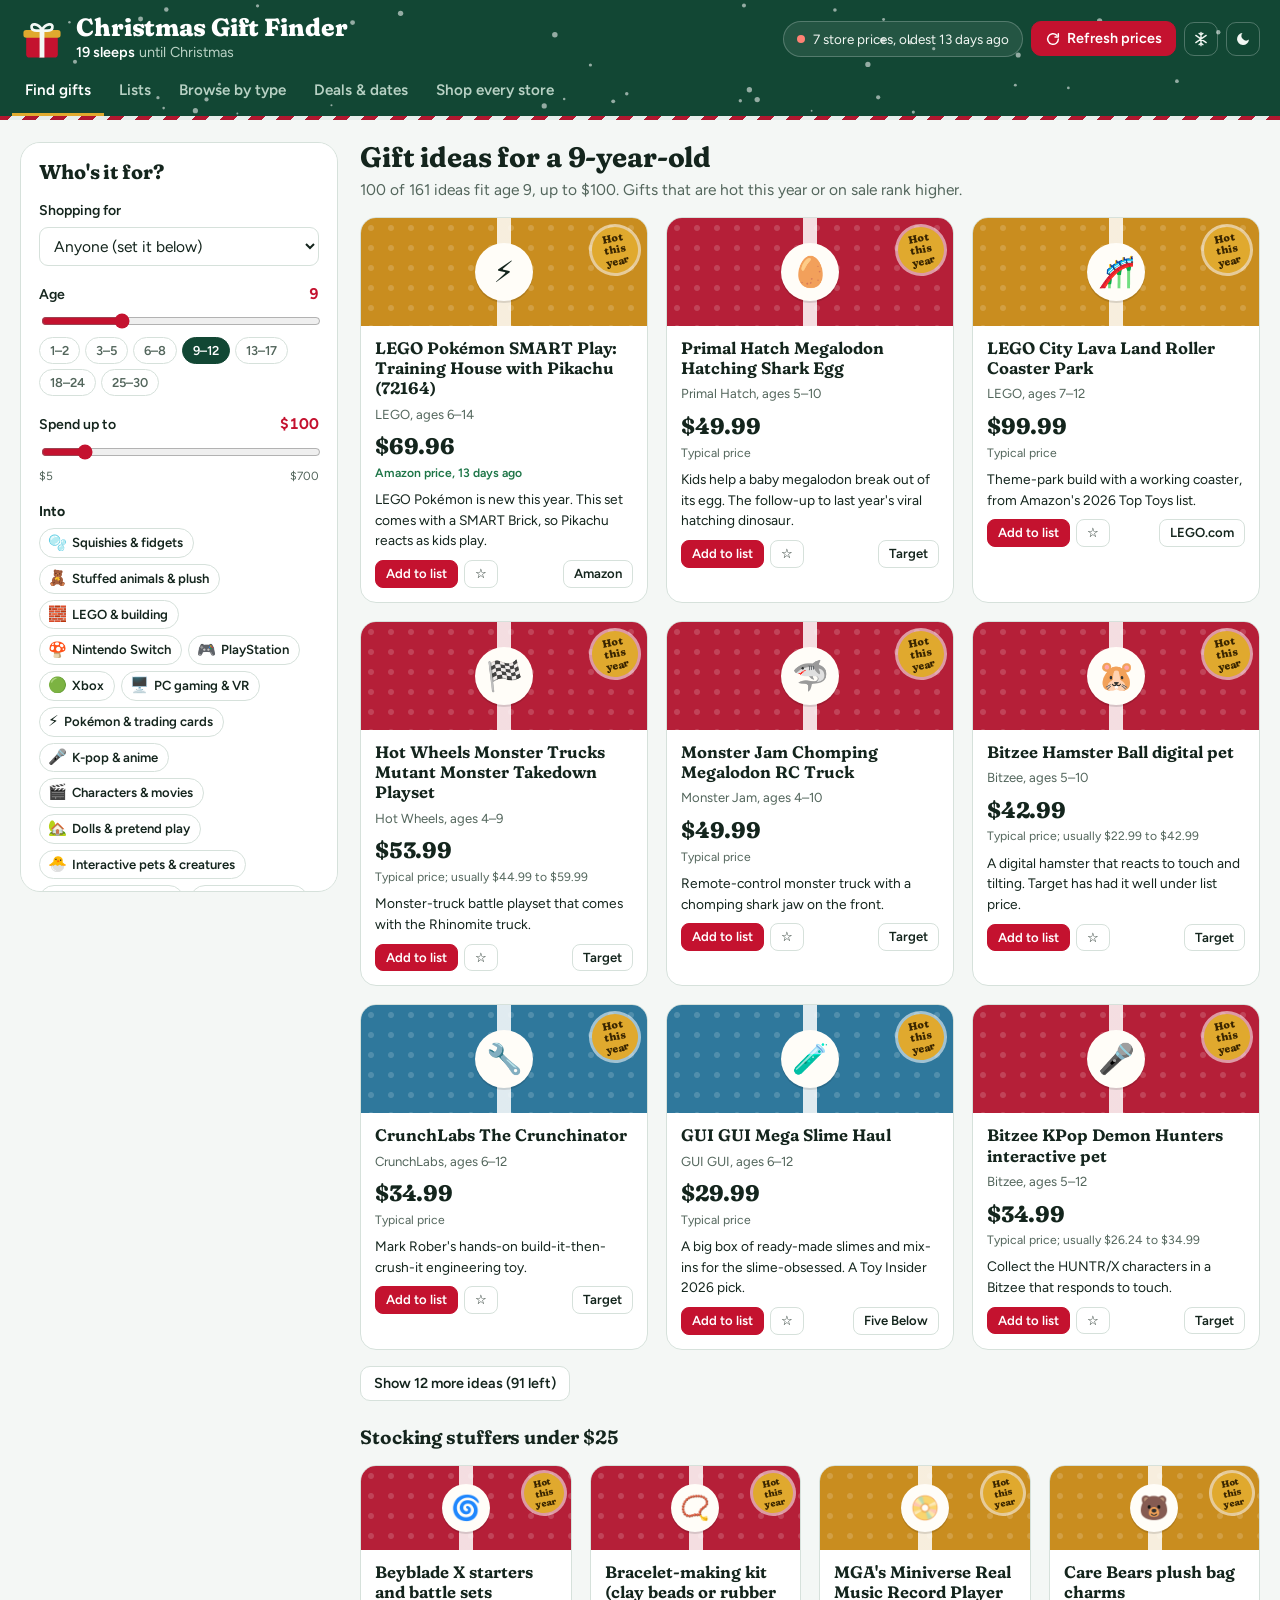
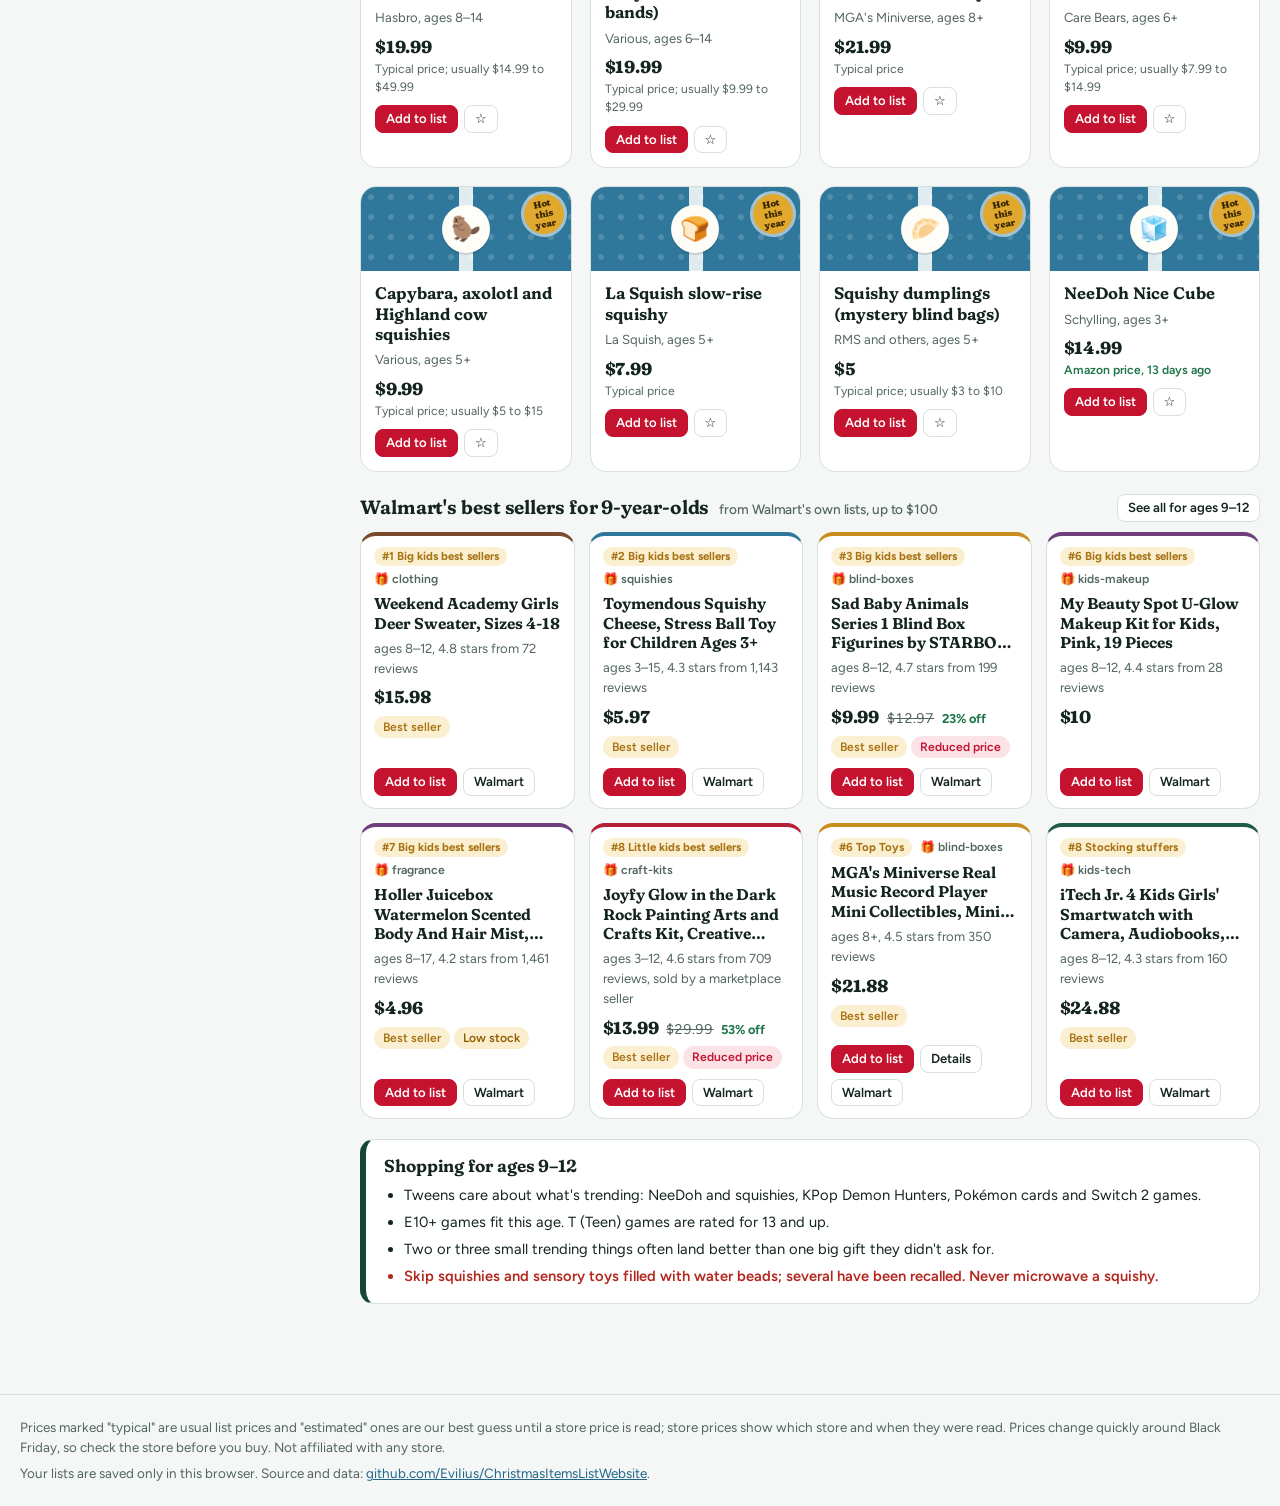
==== commit 7aa45d3a: "0l99l" ====
--- a/site/index.html
+++ b/site/index.html
@@ -9,7 +9,7 @@
 <link rel="preconnect" href="https://fonts.googleapis.com">
 <link rel="preconnect" href="https://fonts.gstatic.com" crossorigin>
 <link href="https://fonts.googleapis.com/css2?family=Figtree:wght@400;500;600;700&family=Fraunces:opsz,wght,SOFT,WONK@9..144,500..900,0..100,0..1&family=Permanent+Marker&display=swap" rel="stylesheet">
-<link rel="stylesheet" href="assets/app.css?v=20261120-1">
+<link rel="stylesheet" href="assets/app.css?v=20261122-1">
 <link rel="icon" href="data:image/svg+xml,%3Csvg xmlns='http://www.w3.org/2000/svg' viewBox='0 0 64 64'%3E%3Crect x='8' y='24' width='48' height='34' rx='5' fill='%23C4122F'/%3E%3Crect x='4' y='16' width='56' height='12' rx='4' fill='%23E0A92E'/%3E%3Crect x='28' y='16' width='8' height='42' fill='%23124734'/%3E%3C/svg%3E">
 </head>
 <body>
@@ -48,7 +48,7 @@
   <nav class="tabs" aria-label="Sections">
     <a href="#find" data-view="find">Find gifts</a>
     <a href="#lists" data-view="lists">Lists <span class="tab-count" id="lists-count" hidden></span></a>
-    <a href="#browse" data-view="browse">Browse all</a>
+    <a href="#browse" data-view="browse">Browse by type</a>
     <a href="#deals" data-view="deals">Deals &amp; dates</a>
     <a href="#stores" data-view="stores">Shop every store</a>
   </nav>
@@ -97,6 +97,7 @@
         <div id="more-ideas"></div>
         <h3 class="section-h" id="stocking-h">Stocking stuffers under $25</h3>
         <div class="gift-grid compact" id="stocking"></div>
+        <div class="store-hot" id="store-hot" hidden></div>
         <div class="guide" id="age-guide"></div>
       </div>
     </div>
@@ -115,9 +116,10 @@
 
   <section class="view" id="view-browse" aria-labelledby="browse-h" hidden>
     <div class="view-head">
-      <h2 id="browse-h">Every gift idea</h2>
+      <h2 id="browse-h">Shop by type</h2>
       <p class="sub" id="browse-sub"></p>
     </div>
+    <div class="type-browser panel" id="type-browser"></div>
     <div class="filters panel" id="filters"></div>
     <div class="table-wrap">
       <table class="grid-table" id="browse-table">
@@ -131,9 +133,19 @@
   <section class="view" id="view-deals" aria-labelledby="deals-h" hidden>
     <div class="view-head">
       <h2 id="deals-h">Deals and dates</h2>
-      <p class="sub">Big sale days, gifts selling below their usual price, and the store links the price checker reads.</p>
+      <p class="sub">Big sale days, the stores' own best sellers and holiday deals, gifts selling below their usual price, and the store links the price checker reads.</p>
     </div>
     <div class="dates" id="dates"></div>
+    <div class="panel picks-panel" id="picks-panel" hidden>
+      <div class="picks-head">
+        <h3 id="picks-h">Best sellers and deals</h3>
+        <span class="hint" id="picks-count"></span>
+      </div>
+      <p class="hint" id="picks-sub"></p>
+      <div id="picks-filters"></div>
+      <div class="pick-grid" id="picks"></div>
+      <div id="picks-more"></div>
+    </div>
     <div class="panel">
       <h3>Below the usual price right now</h3>
       <div id="deal-list"></div>
@@ -148,6 +160,11 @@
         <h3>Store links the price checker reads</h3>
         <div id="tracked-list"></div>
       </div>
+    </div>
+    <div class="panel">
+      <h3>Where the hot picks come from</h3>
+      <p class="hint" style="margin:-6px 0 8px">The 2026 top-toys lists and gift guides behind the "Hot this year" seals. Gift-guide picks are listed on each gift but don't get the seal.</p>
+      <div id="hot-sources"></div>
     </div>
   </section>
 
@@ -182,6 +199,6 @@
 <div class="toast" id="toast" role="status" aria-live="polite" hidden></div>
 
 <script src="assets/config.js"></script>
-<script src="assets/app.js?v=20261120-1"></script>
+<script src="assets/app.js?v=20261122-1"></script>
 </body>
 </html>
--- a/site/assets/app.css
+++ b/site/assets/app.css
@@ -192,12 +192,12 @@
 .tile .tag { width: 58px; height: 58px; border-radius: 50%; background: #fffdf8; display: grid; place-items: center; font-size: 1.85rem; box-shadow: 0 2px 0 rgba(0, 0, 0, 0.12); position: relative; z-index: 1; }
 .compact .tile .tag { width: 48px; height: 48px; font-size: 1.5rem; }
 .compact .seal { width: 40px; height: 40px; font-size: 0.58rem; top: 7px; right: 7px; }
-.tile[data-c="pine"] { --tile: var(--tile-pine); }
-.tile[data-c="cranberry"] { --tile: var(--tile-cranberry); }
-.tile[data-c="gold"] { --tile: var(--tile-gold); }
-.tile[data-c="frost"] { --tile: var(--tile-frost); }
-.tile[data-c="plum"] { --tile: var(--tile-plum); }
-.tile[data-c="cocoa"] { --tile: var(--tile-cocoa); }
+.tile[data-c="pine"], .tb-cat[data-c="pine"] { --tile: var(--tile-pine); }
+.tile[data-c="cranberry"], .tb-cat[data-c="cranberry"] { --tile: var(--tile-cranberry); }
+.tile[data-c="gold"], .tb-cat[data-c="gold"] { --tile: var(--tile-gold); }
+.tile[data-c="frost"], .tb-cat[data-c="frost"] { --tile: var(--tile-frost); }
+.tile[data-c="plum"], .tb-cat[data-c="plum"] { --tile: var(--tile-plum); }
+.tile[data-c="cocoa"], .tb-cat[data-c="cocoa"] { --tile: var(--tile-cocoa); }
 .seal { position: absolute; top: 9px; right: 9px; z-index: 2; background: var(--gold-bright); color: #3a2600; font-family: var(--font-display); font-variation-settings: "SOFT" 100, "WONK" 1; font-weight: 800; font-size: 0.66rem; line-height: 1.05; text-align: center; width: 46px; height: 46px; border-radius: 50%; display: grid; place-items: center; transform: rotate(-12deg); box-shadow: 0 0 0 3px rgba(255, 255, 255, 0.55); padding: 4px; }
 .seal.new { background: #fff; color: var(--cranberry); }
 .gift-title { font-family: var(--font-display); font-variation-settings: "SOFT" 100, "WONK" 0; font-weight: 650; font-size: 1.04rem; line-height: 1.22; background: none; border: 0; padding: 0; text-align: left; cursor: pointer; color: var(--ink); }
@@ -284,6 +284,28 @@
 .for-tag { font-family: var(--font-hand); color: var(--mark); font-size: 0.95rem; }
 
 /* ---------------------------------------------------------------- browse */
+/* product-type browser */
+.type-browser .tb-head:last-child { margin-bottom: 0; }
+.grid-table td.type-cell { white-space: nowrap; }
+.tb-head { display: flex; flex-wrap: wrap; align-items: baseline; gap: 6px 12px; margin-bottom: 12px; }
+.tb-head h3 { margin: 0; }
+.tb-head .tb-toggle { margin-left: auto; }
+.tb-current { margin: 0; color: var(--muted); }
+.tb-grid { display: grid; grid-template-columns: repeat(auto-fill, minmax(250px, 1fr)); gap: 12px; }
+.tb-cat { border-top: 4px solid var(--tile, var(--tile-pine)); padding-top: 8px; min-width: 0; }
+.tb-cat-title { font-family: var(--font-display); font-variation-settings: "SOFT" 100, "WONK" 0; font-weight: 700; font-size: 1rem; background: none; border: 0; padding: 2px 0; cursor: pointer; color: var(--ink); text-align: left; }
+.tb-cat-title:hover, .tb-cat-title[aria-pressed="true"] { color: var(--cranberry); }
+.tb-cat-title .n, .tchip .n { font-family: var(--font-body); font-weight: 600; font-size: 0.74rem; color: var(--muted); }
+.tb-types { display: flex; flex-wrap: wrap; gap: 5px; margin-top: 6px; }
+.tchip { display: inline-flex; align-items: center; gap: 5px; padding: 4px 10px 4px 8px; border-radius: 999px; border: 1px solid var(--line); background: var(--paper); color: var(--ink); font: inherit; font-size: 0.82rem; cursor: pointer; }
+.tchip:hover { border-color: var(--pine); }
+.tchip[aria-pressed="true"] { background: var(--pine); border-color: var(--pine); color: #fff; }
+.tchip[aria-pressed="true"] .n { color: rgba(255, 255, 255, 0.8); }
+.cites { margin: 0; padding-left: 18px; display: grid; gap: 4px; font-size: 0.9rem; }
+.price-note.est { color: var(--warn); }
+details.store-links { border-bottom: 1px solid var(--line); padding: 8px 0; }
+details.store-links summary { cursor: pointer; }
+details.store-links .rows { margin-top: 6px; }
 .filters { display: flex; flex-wrap: wrap; gap: 12px 16px; align-items: end; }
 .filters .f { display: grid; gap: 4px; min-width: 130px; }
 .filters label { font-size: 0.8rem; color: var(--muted); }
@@ -447,3 +469,36 @@
   .lrow .mini { print-color-adjust: exact; -webkit-print-color-adjust: exact; }
   a { color: #000; }
 }
+
+/* ---------------------------------------------------------------- store picks (a store's own lists, read in a browser) */
+.picks-panel { display: grid; gap: 10px; }
+.picks-head { display: flex; align-items: baseline; justify-content: space-between; gap: 10px; flex-wrap: wrap; }
+.picks-panel > .hint { margin-top: -4px; max-width: 90ch; }
+.stale-note { color: var(--warn); }
+.picks-who { display: flex; flex-wrap: wrap; gap: 6px; }
+.picks-f { margin: 6px 0 4px; }
+.filters .f.f-wide { min-width: 220px; flex: 1 1 220px; max-width: 340px; }
+.pick-grid { display: grid; grid-template-columns: repeat(auto-fill, minmax(230px, 1fr)); gap: 14px; }
+.pick-grid.compact { grid-template-columns: repeat(auto-fill, minmax(210px, 1fr)); }
+.pick { --tile: var(--tile-pine); background: var(--paper); border: 1px solid var(--line); border-top: 4px solid var(--tile); border-radius: var(--r-card); padding: 11px 13px 12px; display: flex; flex-direction: column; gap: 6px; min-width: 0; }
+.pick[data-c="cranberry"] { --tile: var(--tile-cranberry); }
+.pick[data-c="gold"] { --tile: var(--tile-gold); }
+.pick[data-c="frost"] { --tile: var(--tile-frost); }
+.pick[data-c="plum"] { --tile: var(--tile-plum); }
+.pick[data-c="cocoa"] { --tile: var(--tile-cocoa); }
+.pick-top { display: flex; align-items: center; flex-wrap: wrap; gap: 4px 8px; min-width: 0; }
+.pick-type { font-size: 0.76rem; font-weight: 600; color: var(--muted); min-width: 0; }
+.pick-rank { flex: none; background: var(--gold-soft); color: var(--gold); font-size: 0.72rem; font-weight: 700; border-radius: 999px; padding: 1px 8px; white-space: nowrap; }
+.pick-name { font-family: var(--font-display); font-variation-settings: "SOFT" 100, "WONK" 0; font-weight: 650; font-size: 0.98rem; line-height: 1.24; color: var(--ink); text-decoration: none;
+  display: -webkit-box; -webkit-line-clamp: 3; -webkit-box-orient: vertical; overflow: hidden; }
+.pick-name:hover { color: var(--cranberry); text-decoration: underline; }
+.pick .chips, .drawer .chips { display: flex; flex-wrap: wrap; align-items: center; gap: 4px; }
+.pick-actions { display: flex; flex-wrap: wrap; gap: 6px; align-items: center; margin-top: auto; padding-top: 4px; }
+.pick-actions .btn-accent { max-width: 100%; overflow: hidden; text-overflow: ellipsis; white-space: nowrap; }
+.store-hot { display: grid; gap: 10px; margin: 6px 0 4px; }
+.store-hot-head { display: flex; align-items: center; justify-content: space-between; gap: 10px; flex-wrap: wrap; }
+.store-hot-head .section-h { margin: 0; }
+@media (max-width: 560px) {
+  .pick-grid, .pick-grid.compact { grid-template-columns: 1fr; }
+  .filters .f.f-wide { max-width: none; }
+}
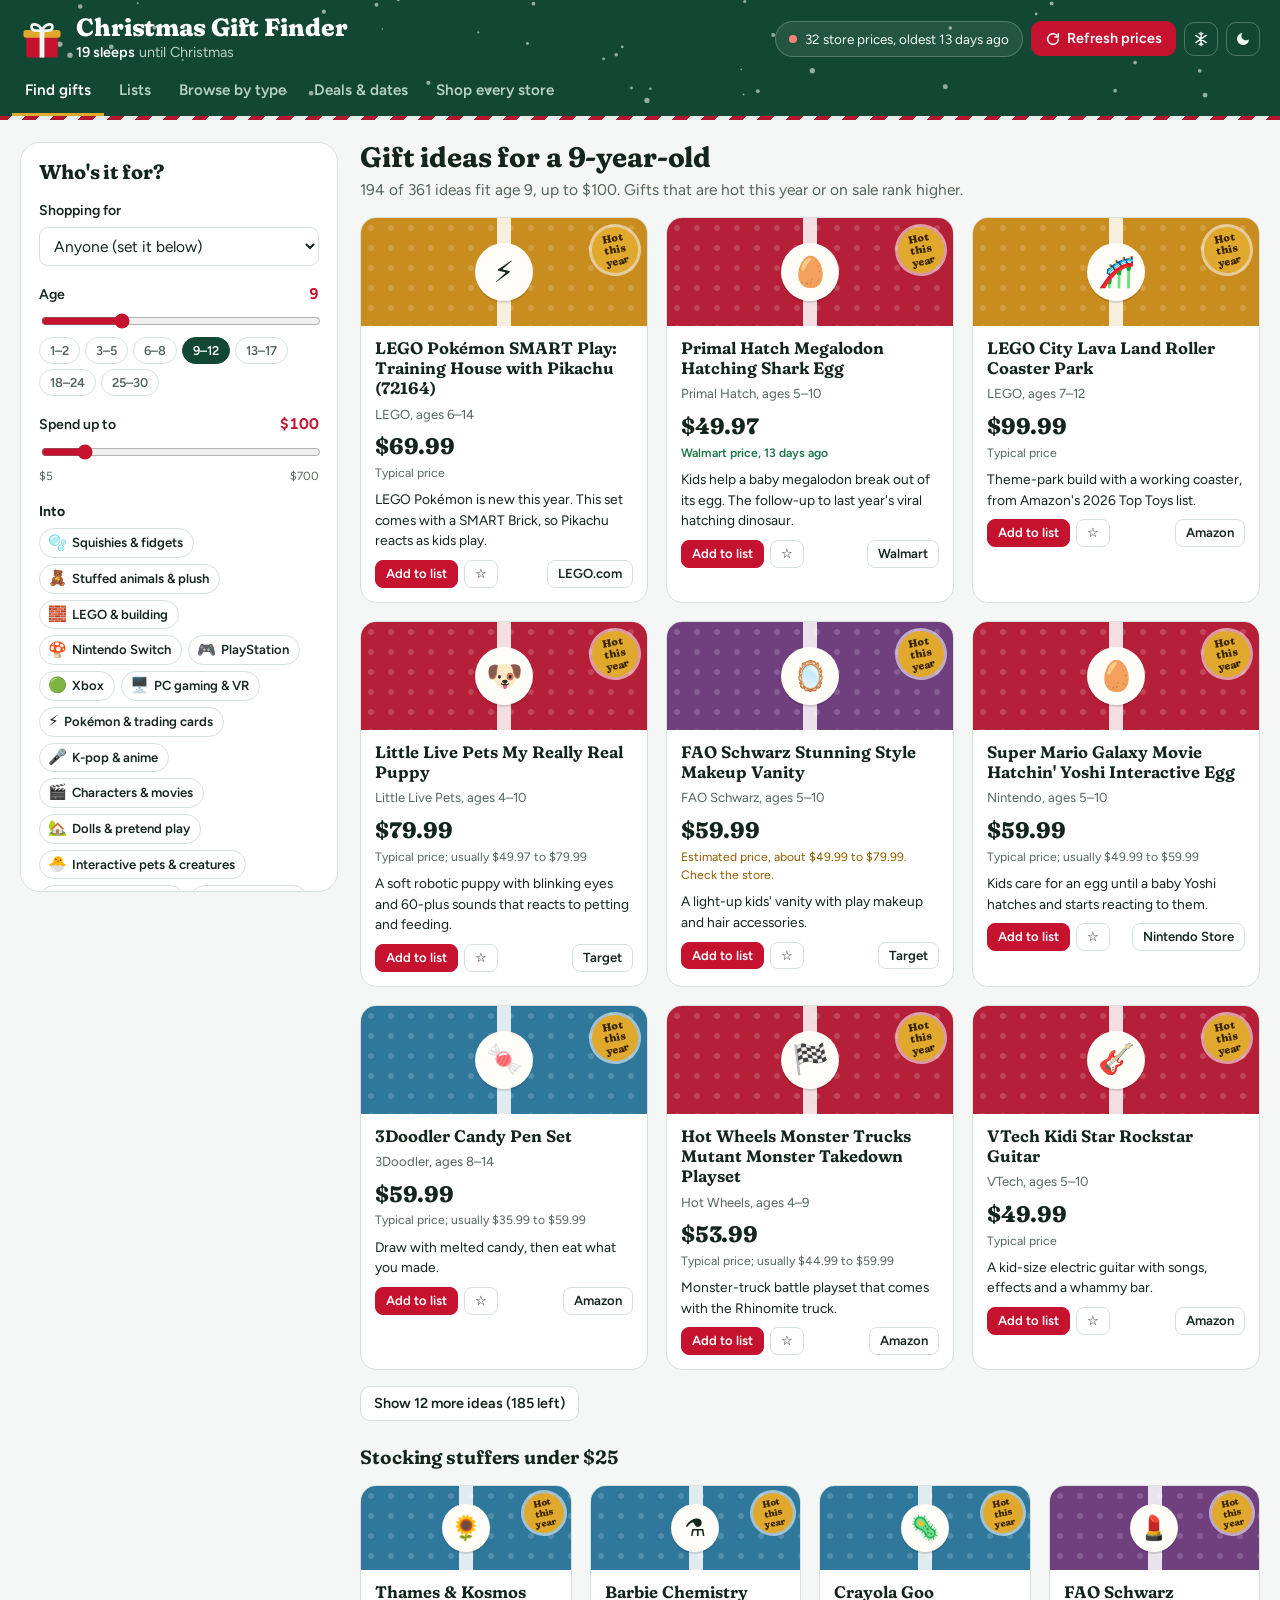
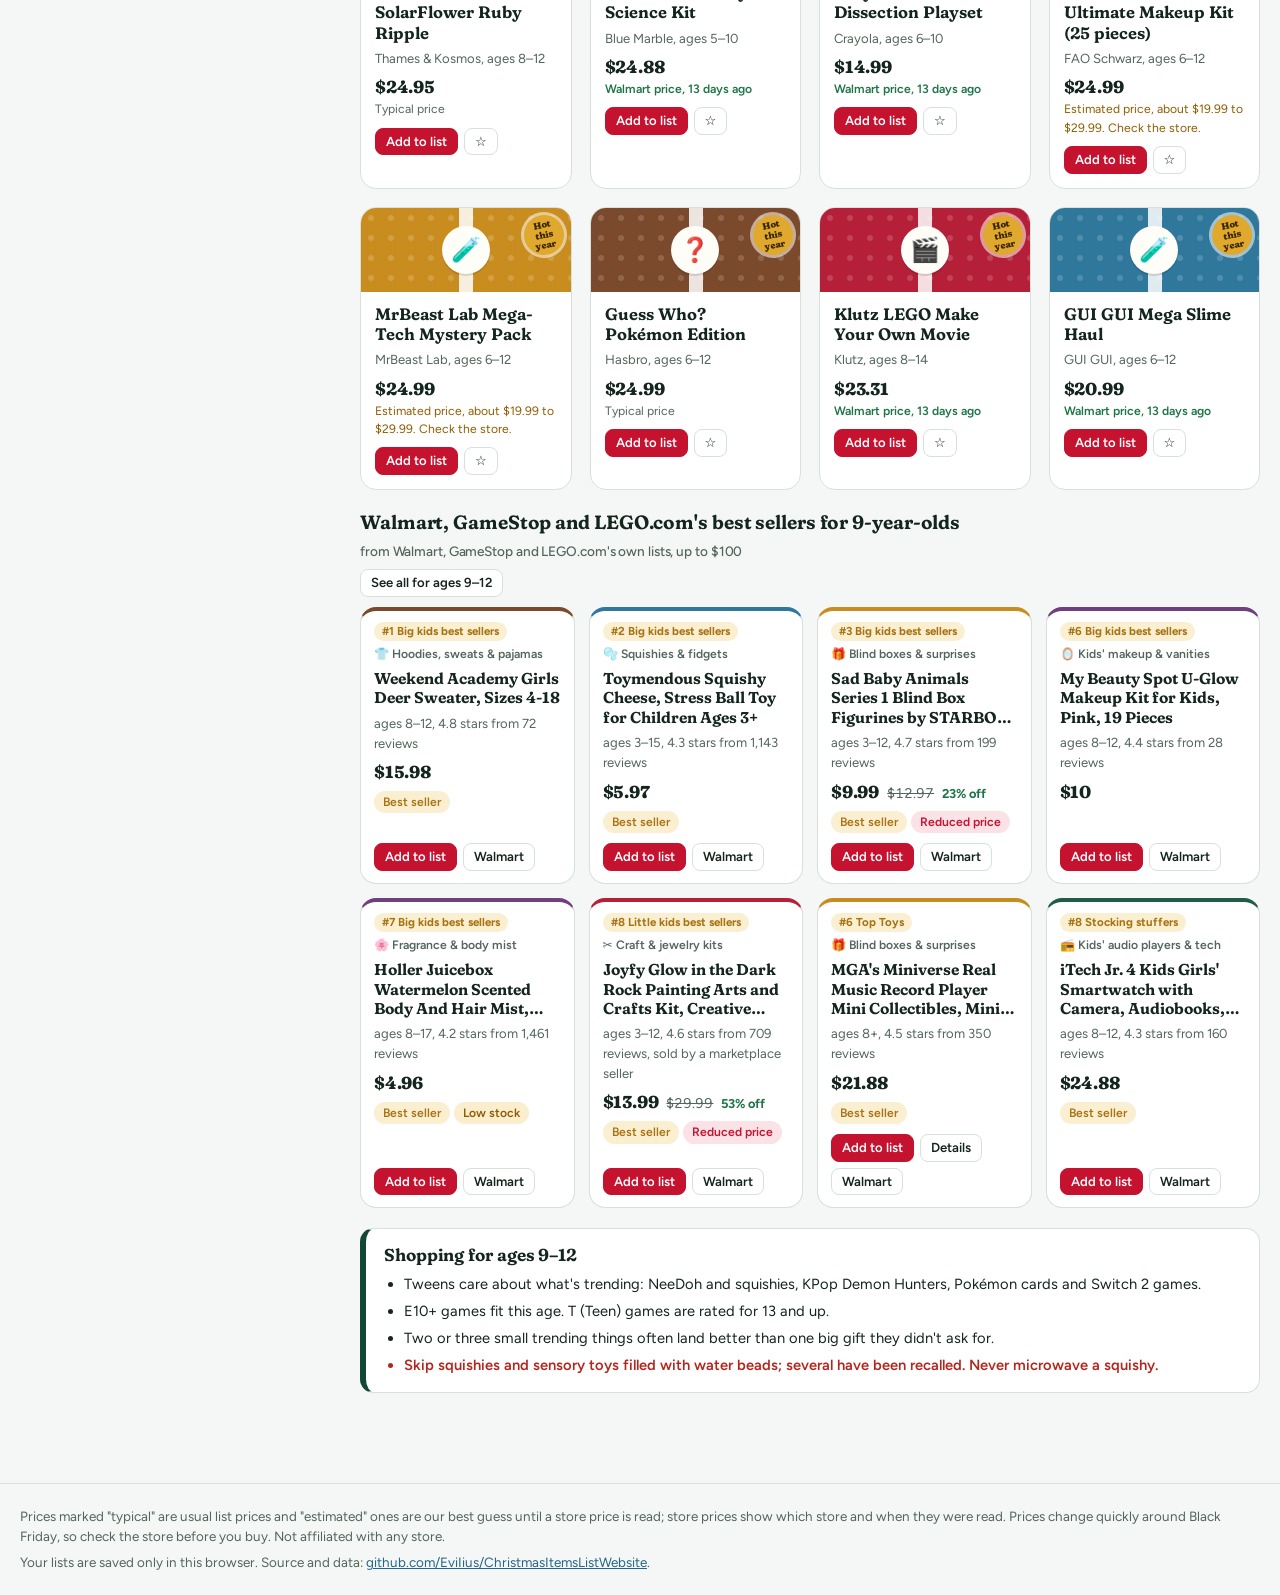
==== commit 2004f945: "Add GameStop and LEGO.com best sellers and more Walmart lists (922 store picks) Read in the Claude a" ====
--- a/site/index.html
+++ b/site/index.html
@@ -9,7 +9,7 @@
 <link rel="preconnect" href="https://fonts.googleapis.com">
 <link rel="preconnect" href="https://fonts.gstatic.com" crossorigin>
 <link href="https://fonts.googleapis.com/css2?family=Figtree:wght@400;500;600;700&family=Fraunces:opsz,wght,SOFT,WONK@9..144,500..900,0..100,0..1&family=Permanent+Marker&display=swap" rel="stylesheet">
-<link rel="stylesheet" href="assets/app.css?v=20261122-1">
+<link rel="stylesheet" href="assets/app.css?v=20261123-1">
 <link rel="icon" href="data:image/svg+xml,%3Csvg xmlns='http://www.w3.org/2000/svg' viewBox='0 0 64 64'%3E%3Crect x='8' y='24' width='48' height='34' rx='5' fill='%23C4122F'/%3E%3Crect x='4' y='16' width='56' height='12' rx='4' fill='%23E0A92E'/%3E%3Crect x='28' y='16' width='8' height='42' fill='%23124734'/%3E%3C/svg%3E">
 </head>
 <body>
@@ -199,6 +199,6 @@
 <div class="toast" id="toast" role="status" aria-live="polite" hidden></div>
 
 <script src="assets/config.js"></script>
-<script src="assets/app.js?v=20261122-1"></script>
+<script src="assets/app.js?v=20261123-1"></script>
 </body>
 </html>
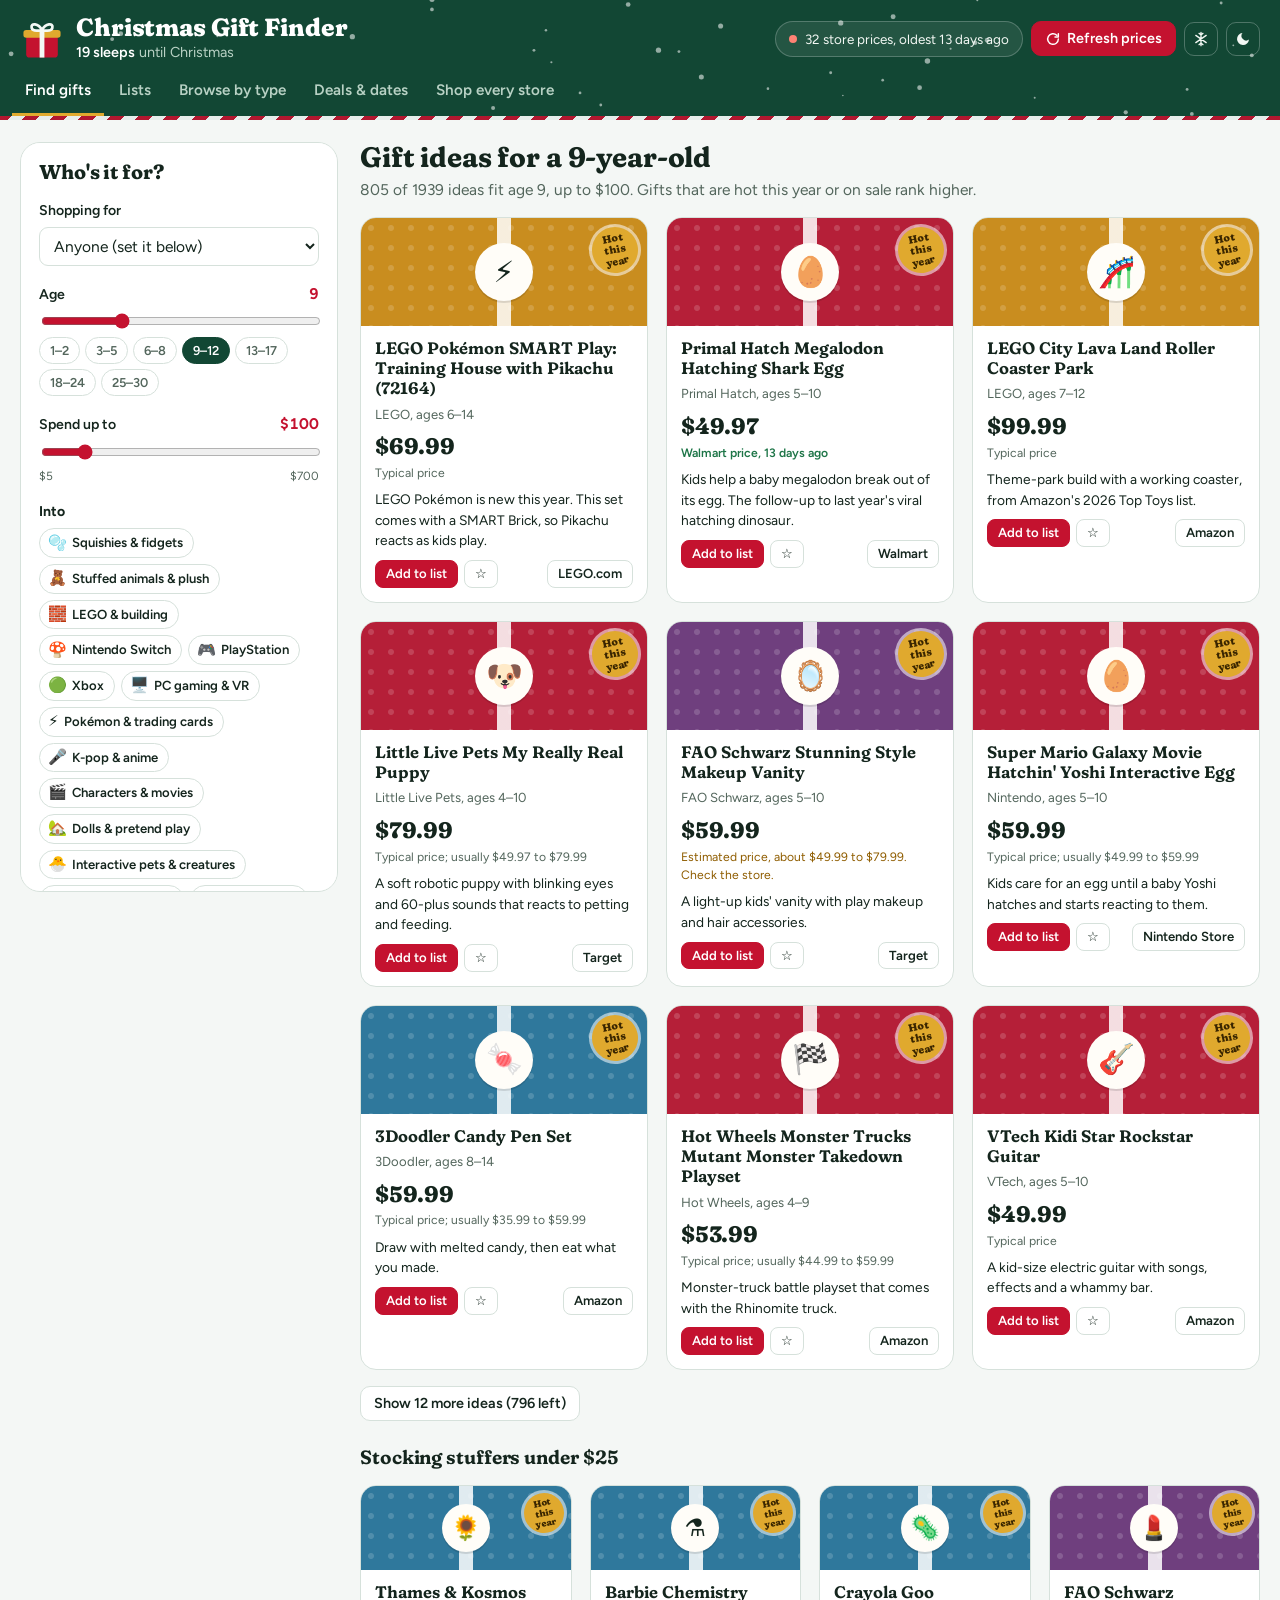
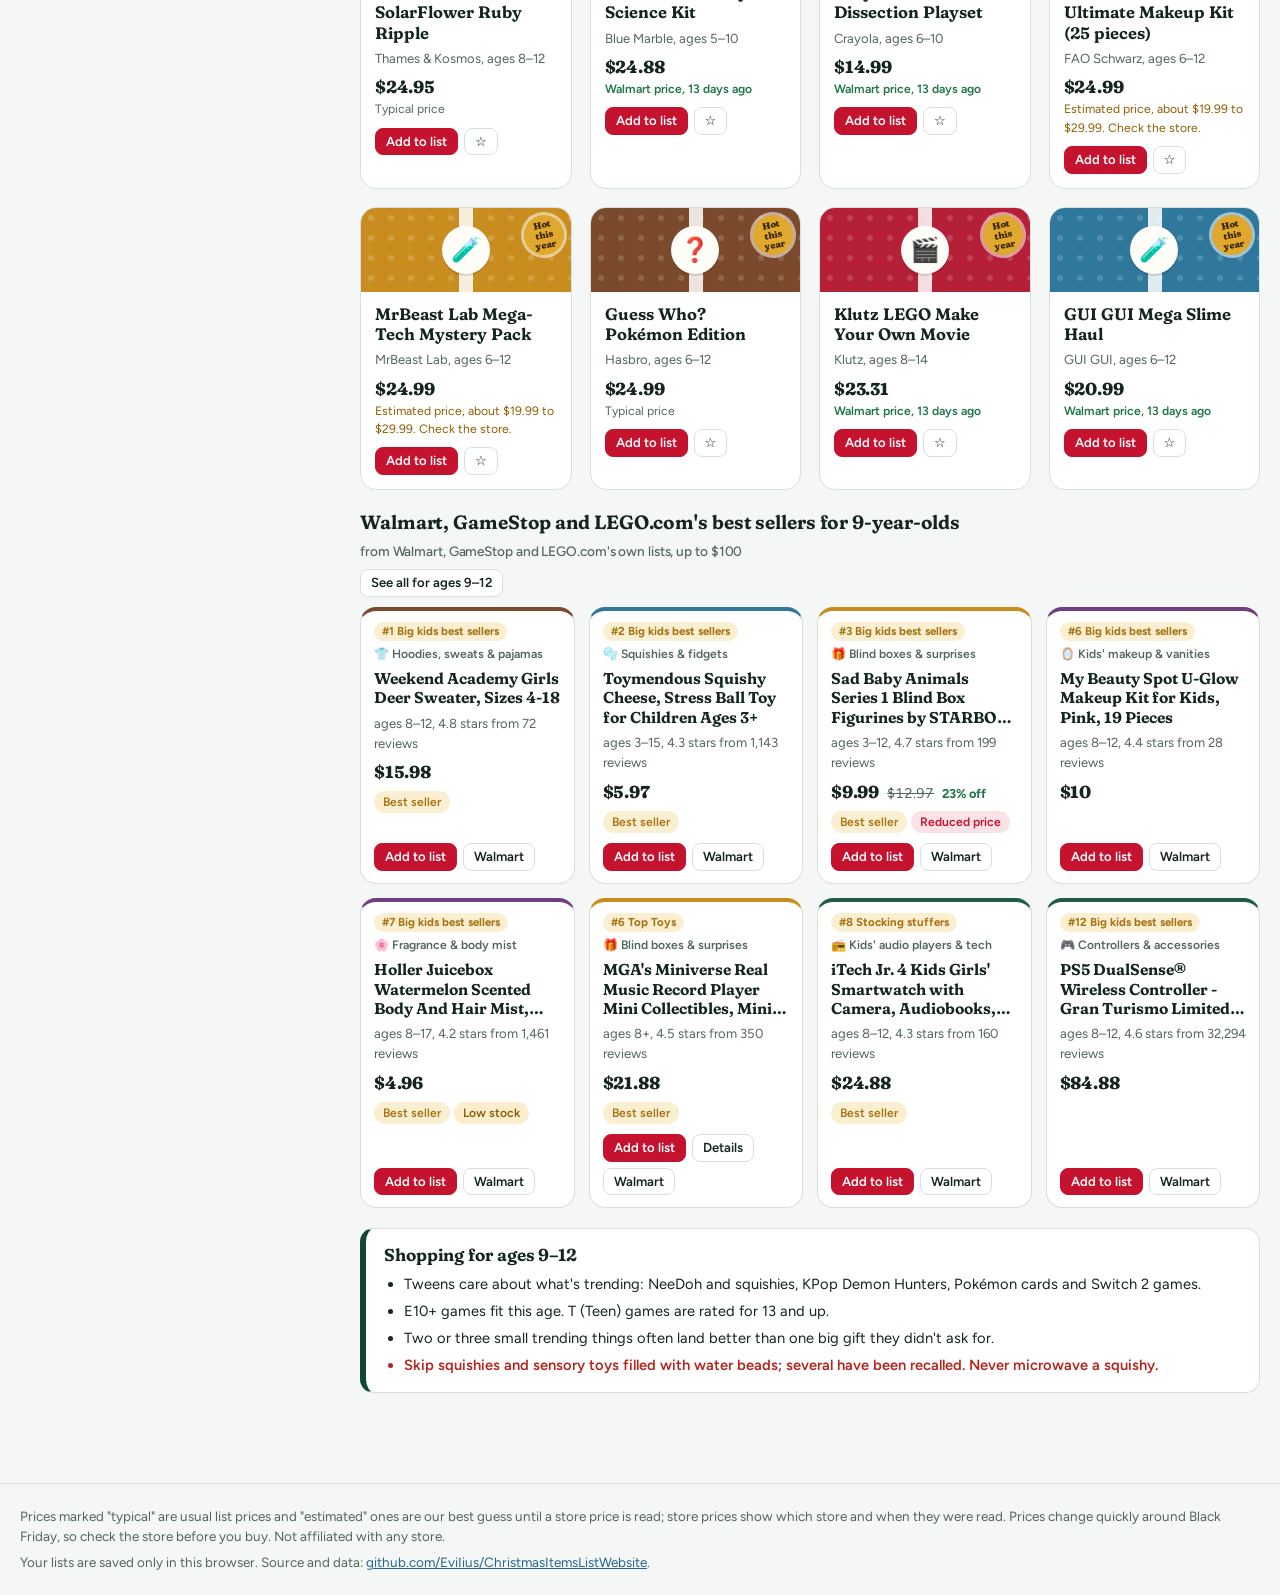
==== commit f93bb8d2: "Read deeper store lists and count store best sellers as gift ideas (1,939 ideas) Read in the Claude " ====
--- a/site/index.html
+++ b/site/index.html
@@ -9,7 +9,7 @@
 <link rel="preconnect" href="https://fonts.googleapis.com">
 <link rel="preconnect" href="https://fonts.gstatic.com" crossorigin>
 <link href="https://fonts.googleapis.com/css2?family=Figtree:wght@400;500;600;700&family=Fraunces:opsz,wght,SOFT,WONK@9..144,500..900,0..100,0..1&family=Permanent+Marker&display=swap" rel="stylesheet">
-<link rel="stylesheet" href="assets/app.css?v=20261123-1">
+<link rel="stylesheet" href="assets/app.css?v=20261123-2">
 <link rel="icon" href="data:image/svg+xml,%3Csvg xmlns='http://www.w3.org/2000/svg' viewBox='0 0 64 64'%3E%3Crect x='8' y='24' width='48' height='34' rx='5' fill='%23C4122F'/%3E%3Crect x='4' y='16' width='56' height='12' rx='4' fill='%23E0A92E'/%3E%3Crect x='28' y='16' width='8' height='42' fill='%23124734'/%3E%3C/svg%3E">
 </head>
 <body>
@@ -199,6 +199,6 @@
 <div class="toast" id="toast" role="status" aria-live="polite" hidden></div>
 
 <script src="assets/config.js"></script>
-<script src="assets/app.js?v=20261123-1"></script>
+<script src="assets/app.js?v=20261123-2"></script>
 </body>
 </html>
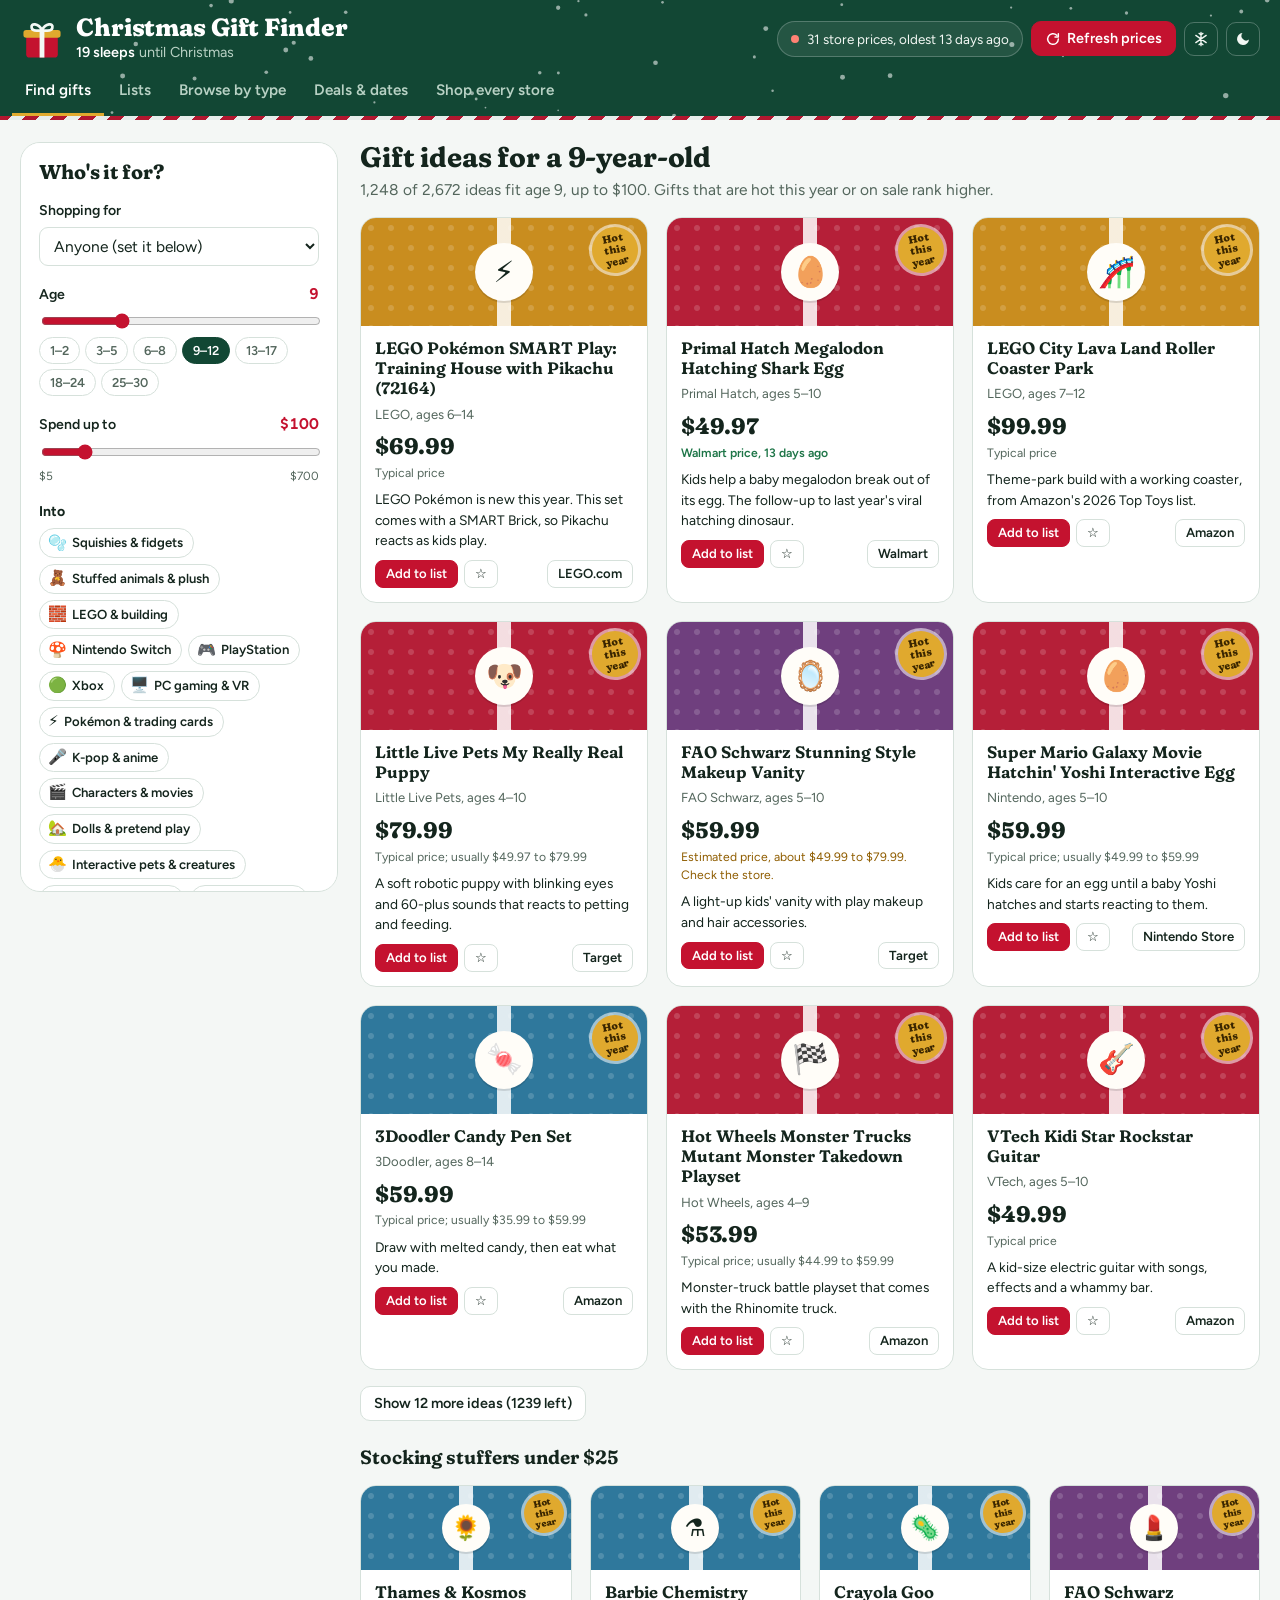
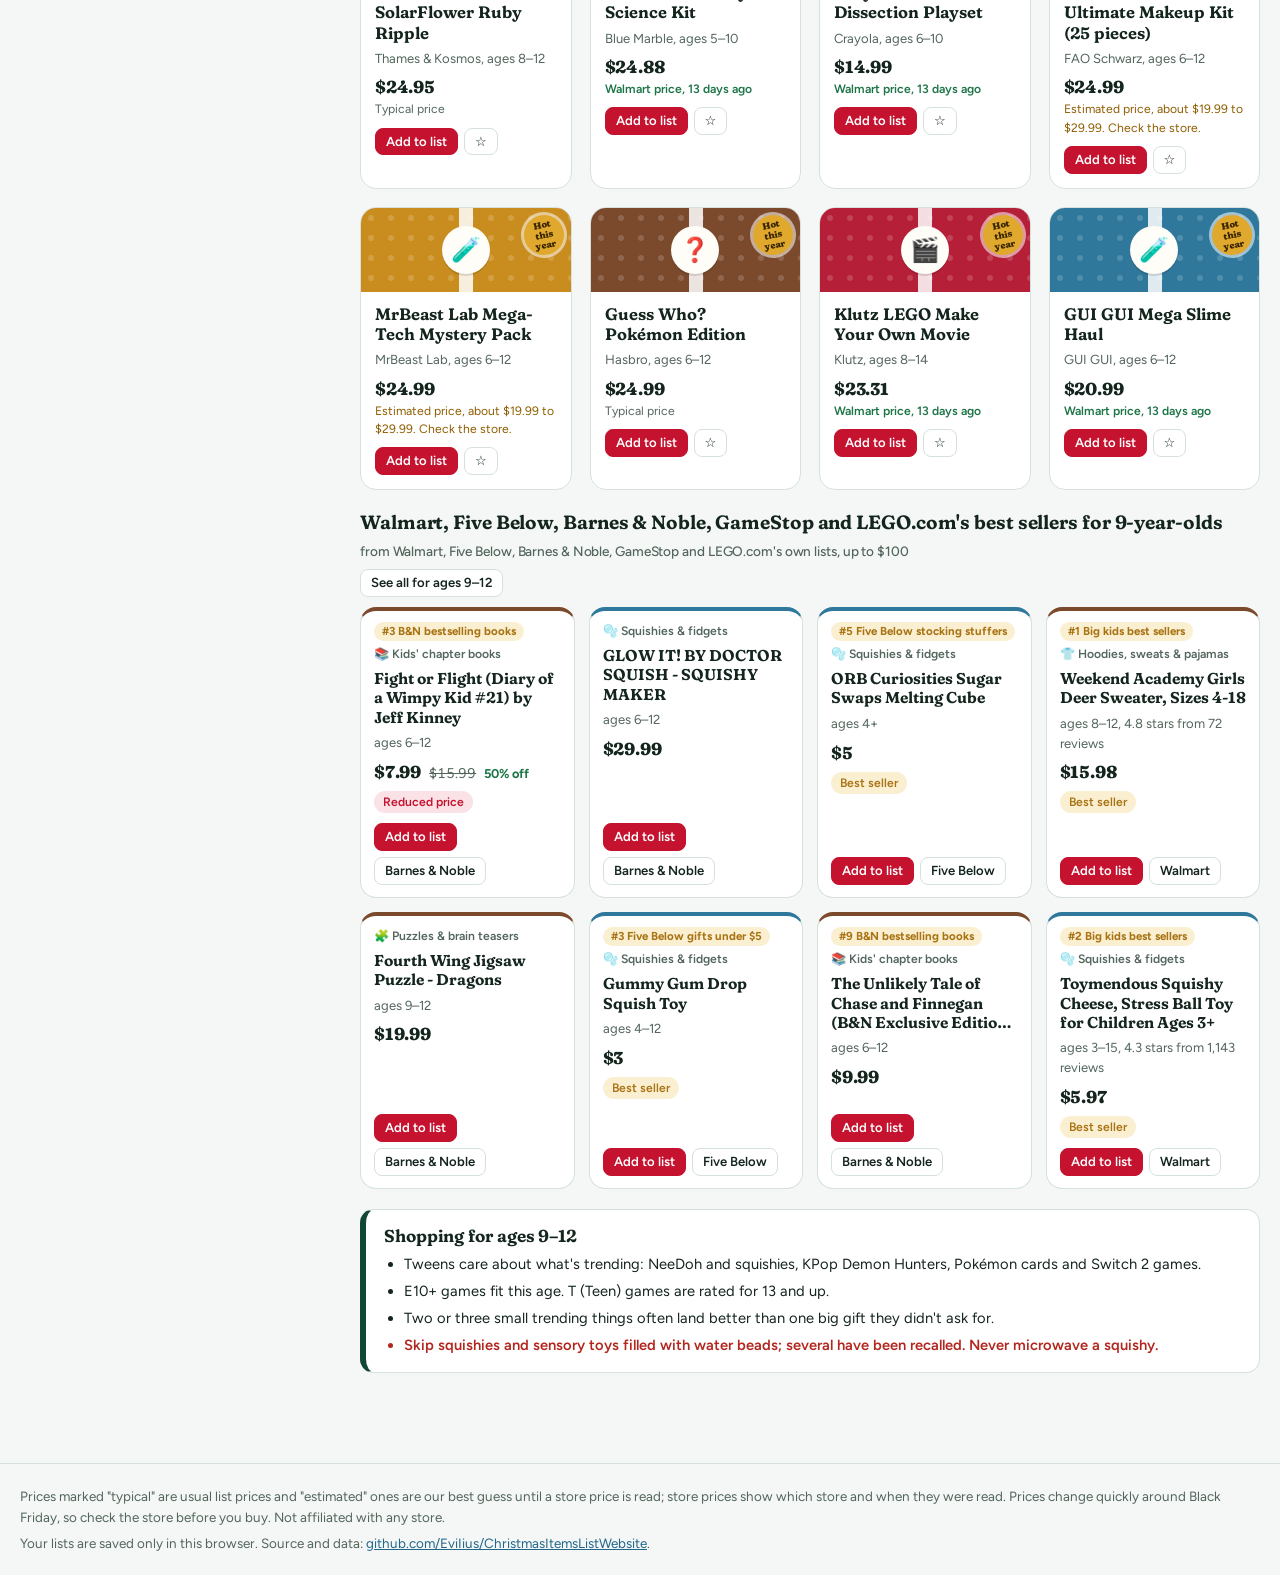
==== commit 42580bdf: "v vn" ====
--- a/site/index.html
+++ b/site/index.html
@@ -9,7 +9,7 @@
 <link rel="preconnect" href="https://fonts.googleapis.com">
 <link rel="preconnect" href="https://fonts.gstatic.com" crossorigin>
 <link href="https://fonts.googleapis.com/css2?family=Figtree:wght@400;500;600;700&family=Fraunces:opsz,wght,SOFT,WONK@9..144,500..900,0..100,0..1&family=Permanent+Marker&display=swap" rel="stylesheet">
-<link rel="stylesheet" href="assets/app.css?v=20261123-2">
+<link rel="stylesheet" href="assets/app.css?v=20261123-3">
 <link rel="icon" href="data:image/svg+xml,%3Csvg xmlns='http://www.w3.org/2000/svg' viewBox='0 0 64 64'%3E%3Crect x='8' y='24' width='48' height='34' rx='5' fill='%23C4122F'/%3E%3Crect x='4' y='16' width='56' height='12' rx='4' fill='%23E0A92E'/%3E%3Crect x='28' y='16' width='8' height='42' fill='%23124734'/%3E%3C/svg%3E">
 </head>
 <body>
@@ -199,6 +199,6 @@
 <div class="toast" id="toast" role="status" aria-live="polite" hidden></div>
 
 <script src="assets/config.js"></script>
-<script src="assets/app.js?v=20261123-2"></script>
+<script src="assets/app.js?v=20261123-3"></script>
 </body>
 </html>
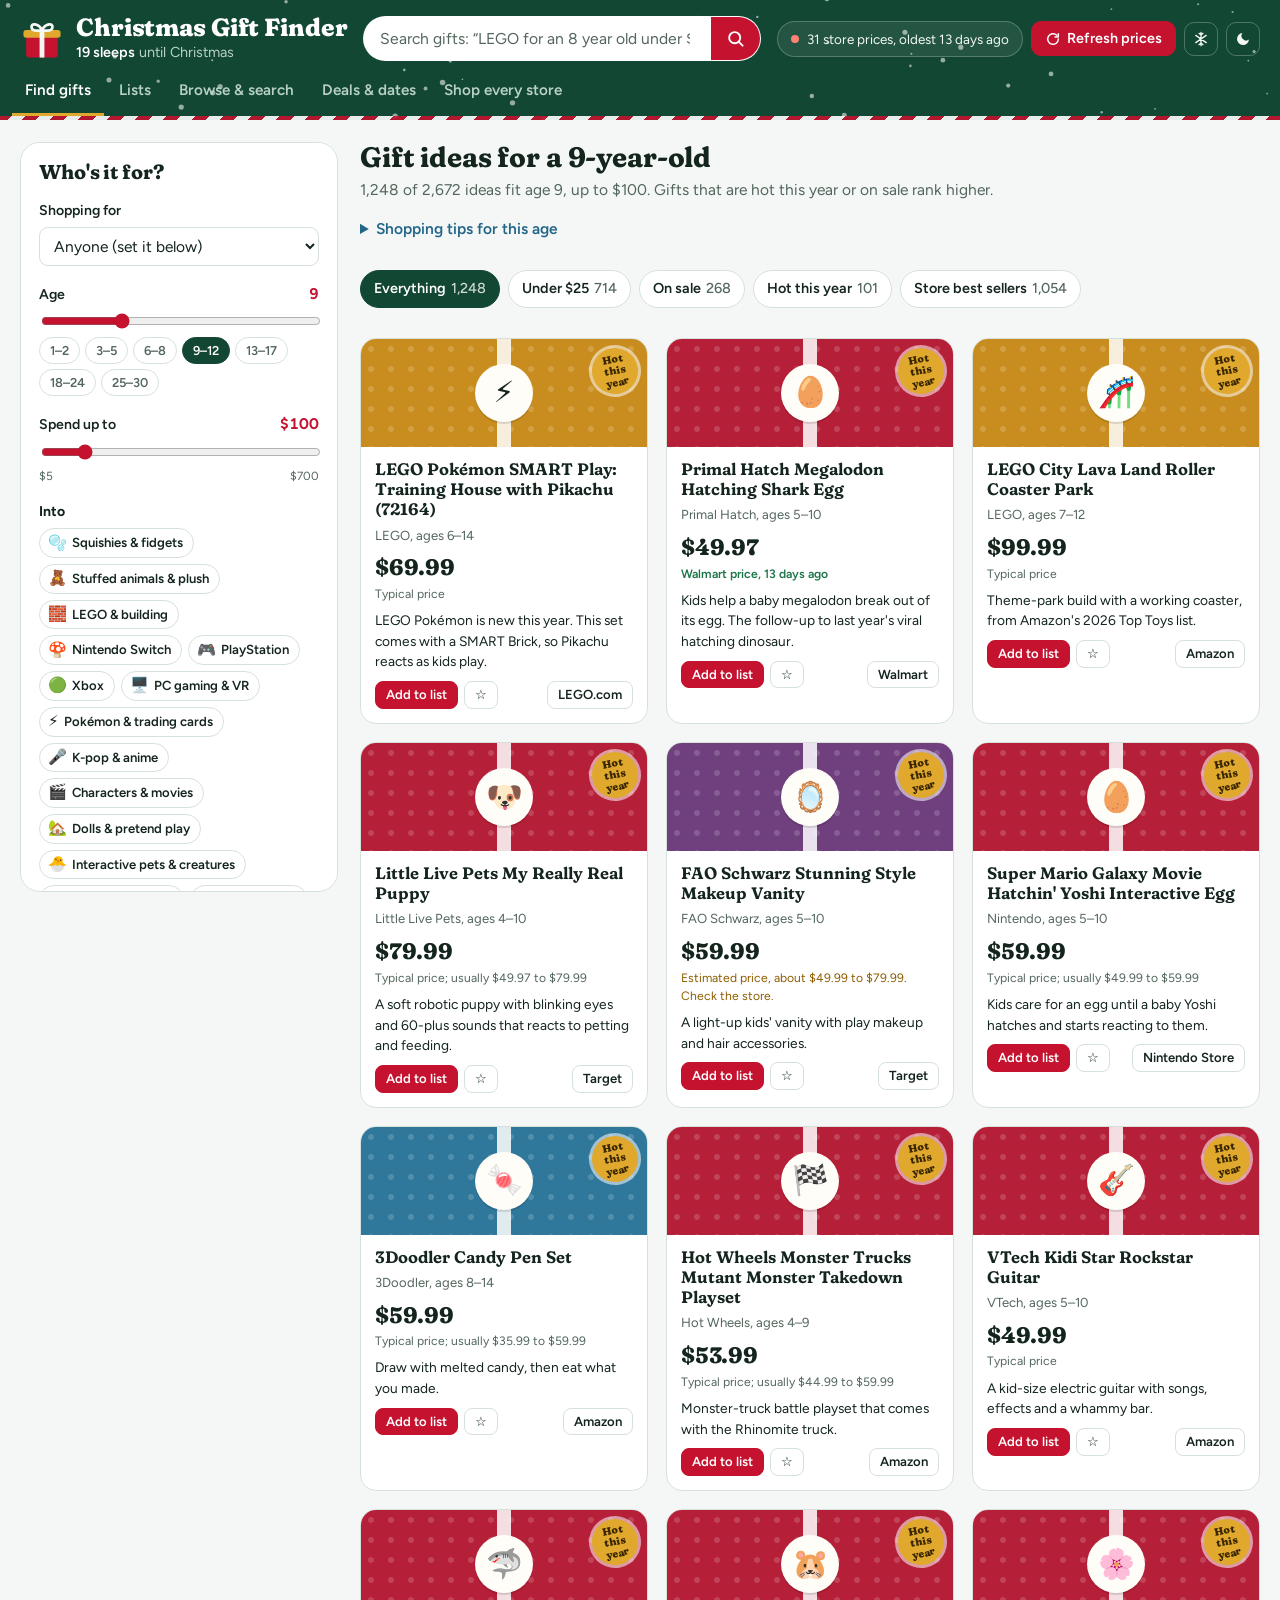
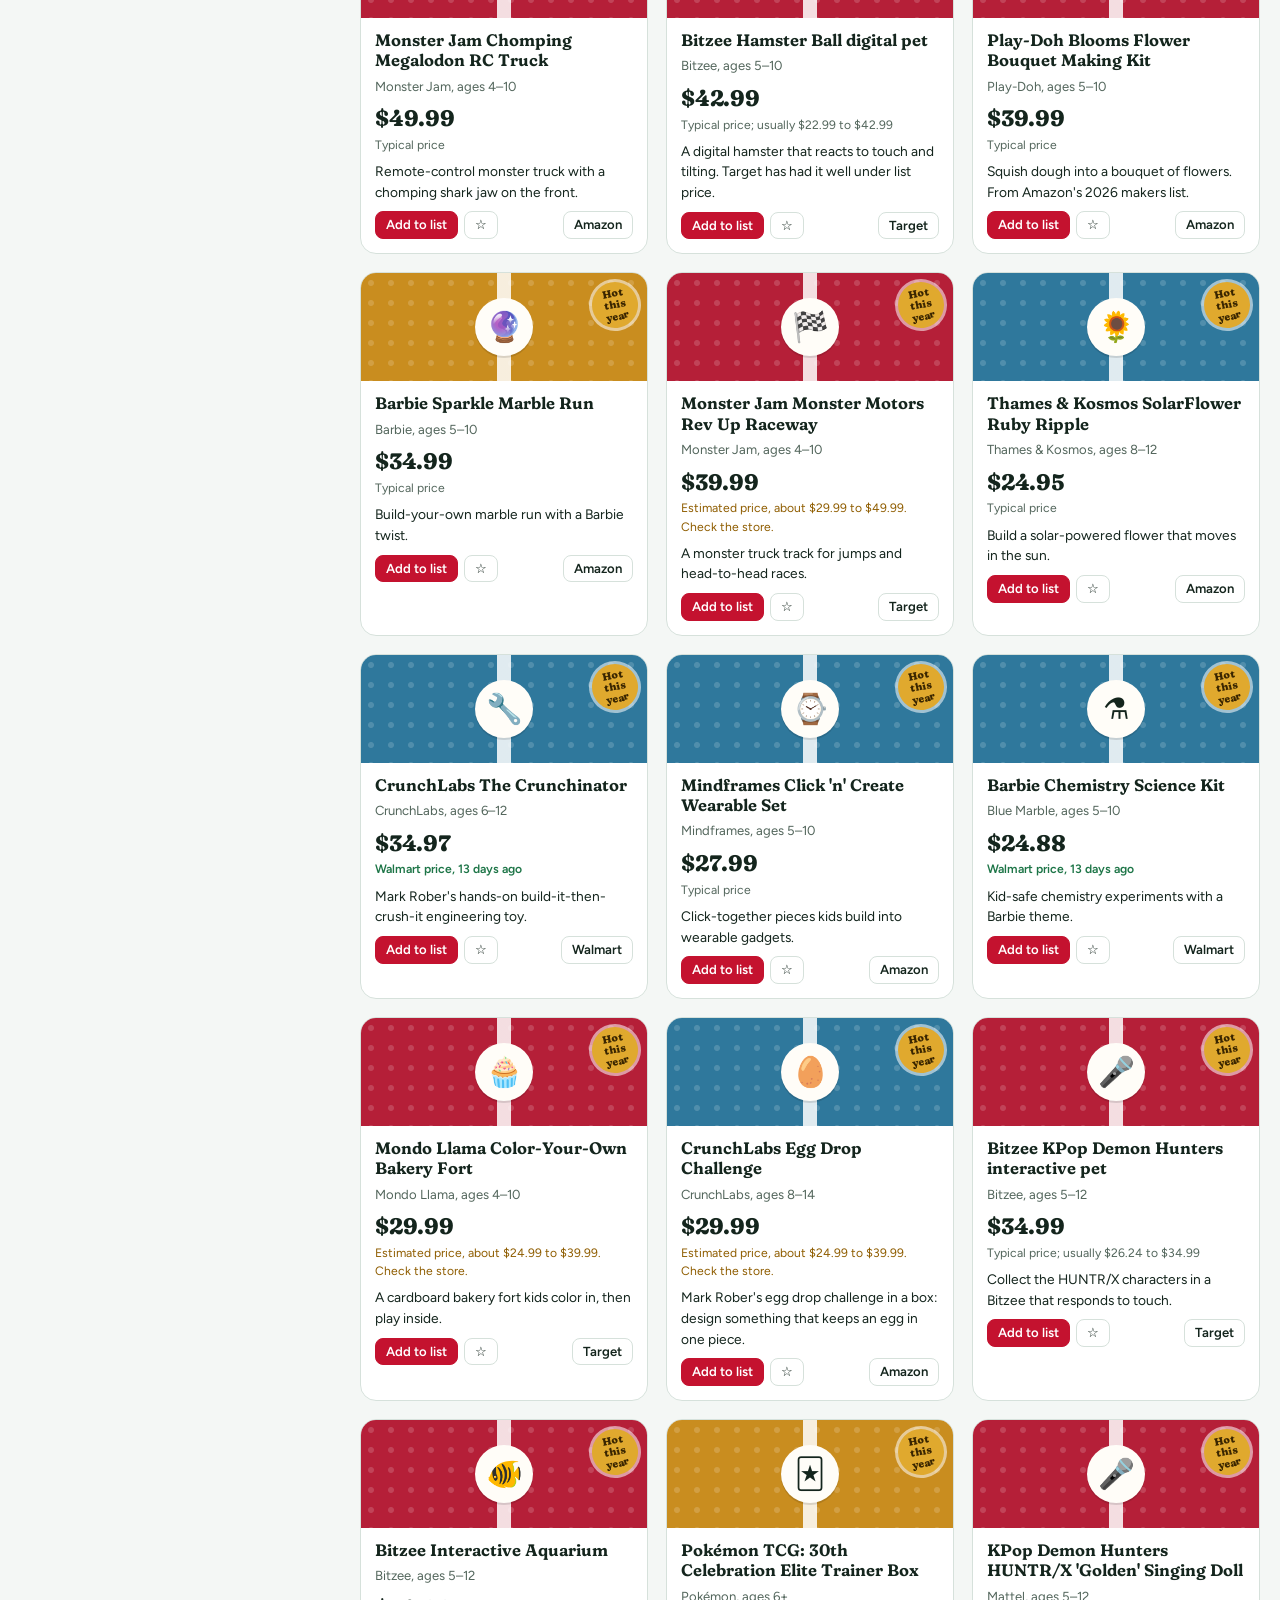
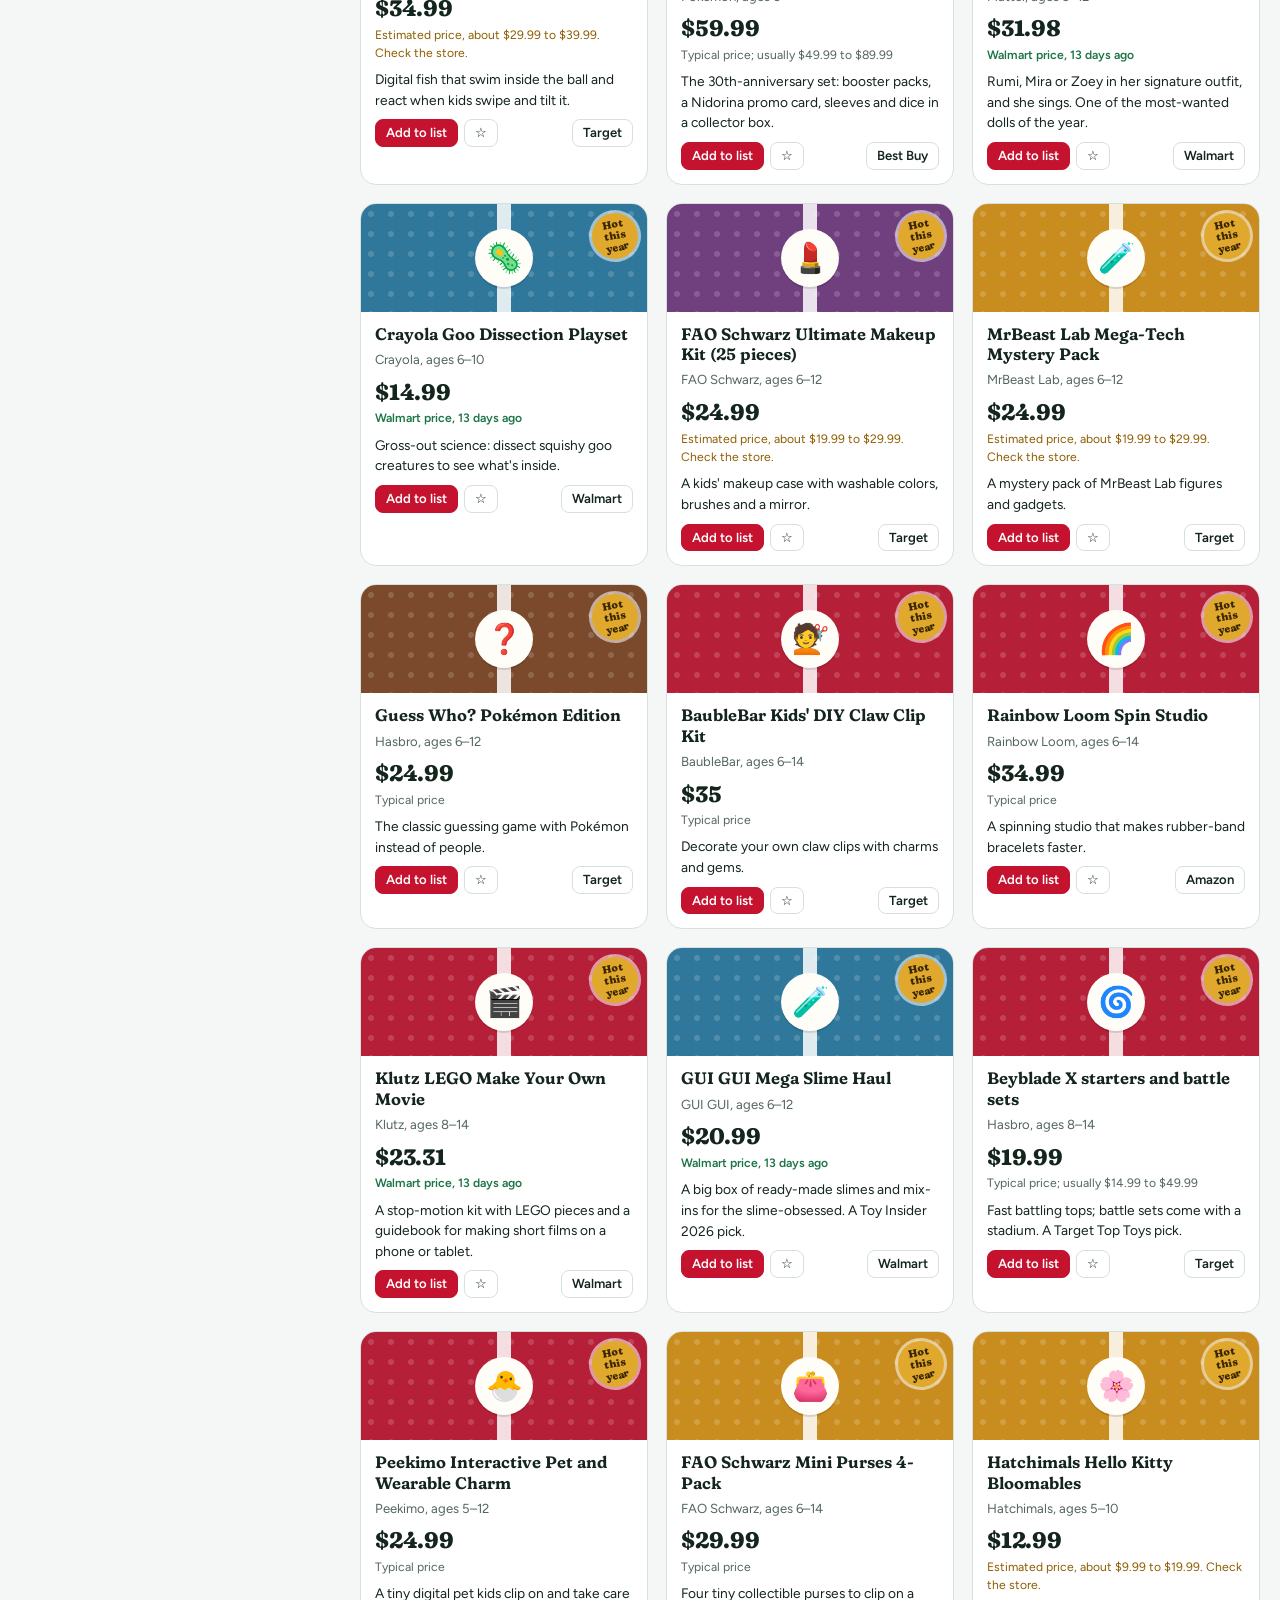
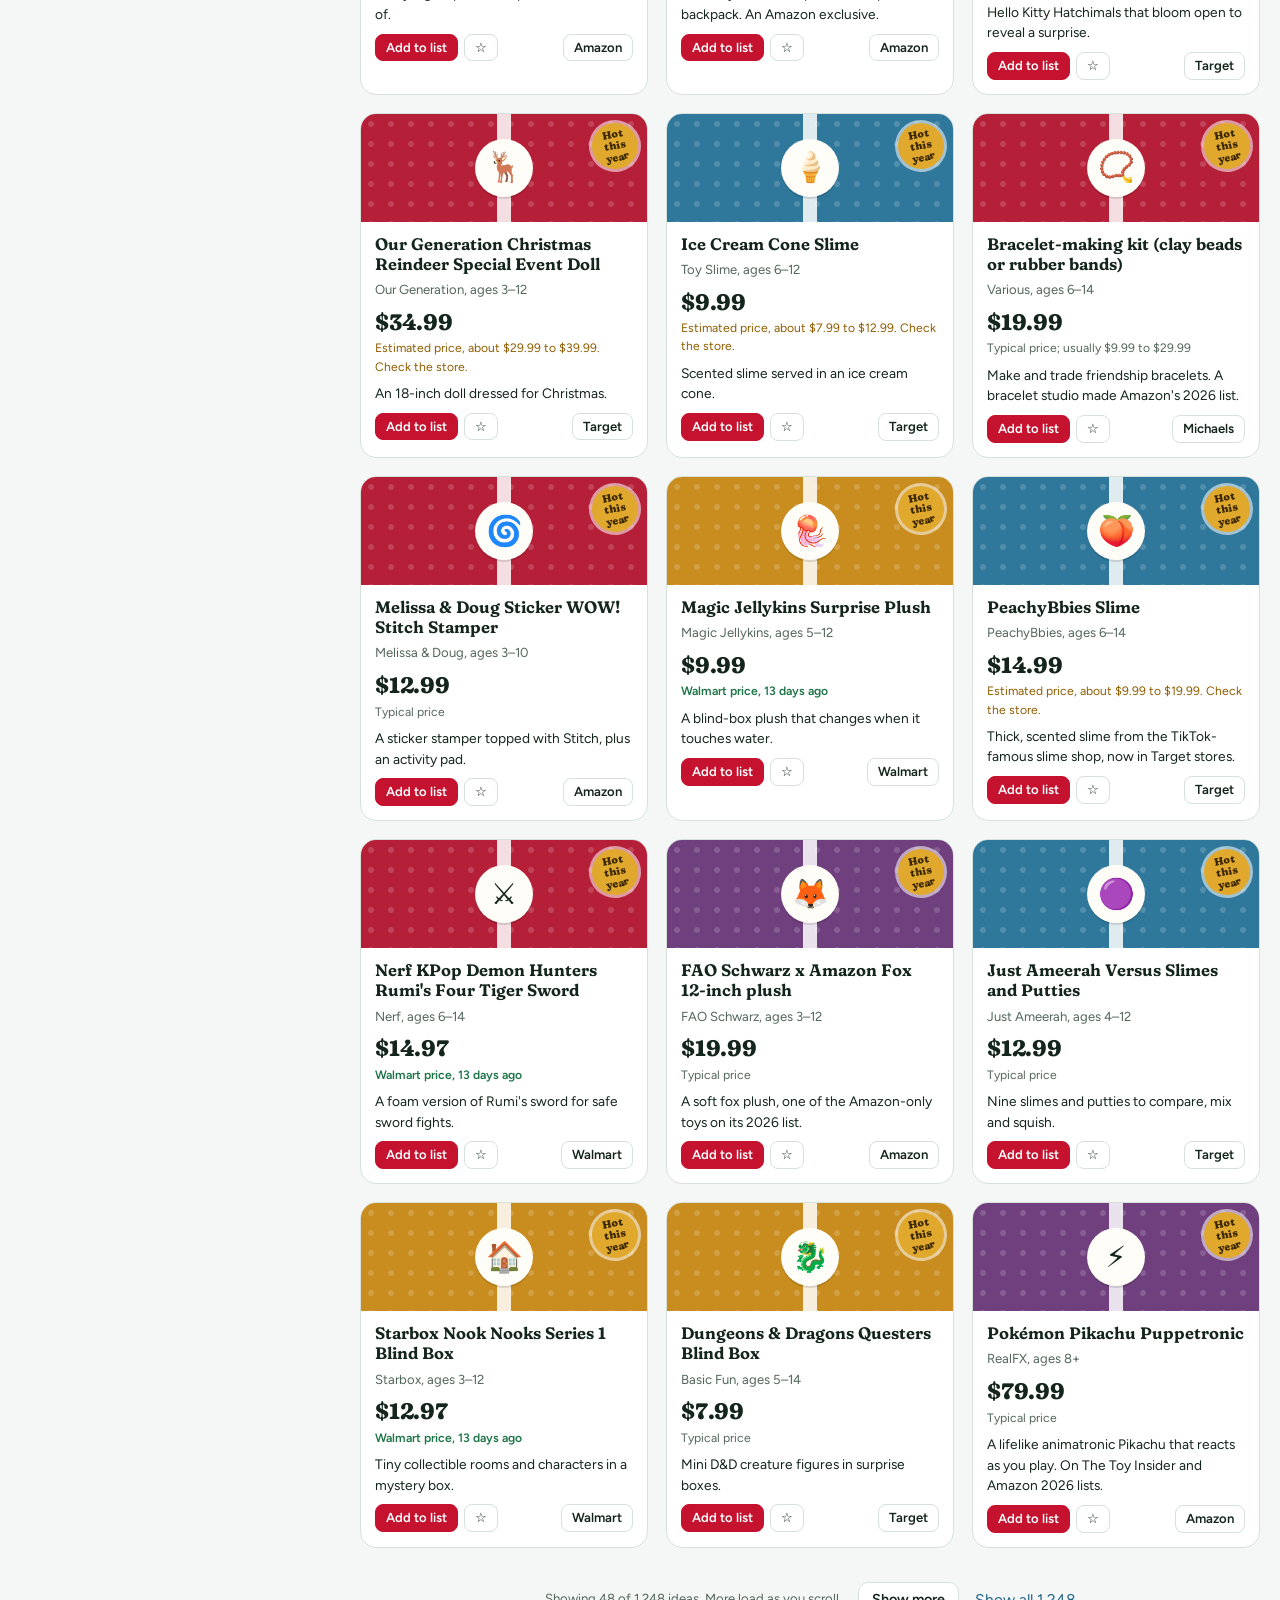
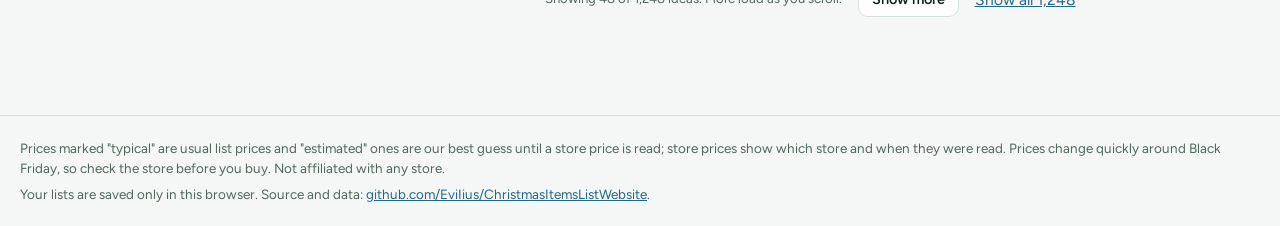
==== commit 384811d9: "8ygy8" ====
--- a/site/index.html
+++ b/site/index.html
@@ -9,7 +9,7 @@
 <link rel="preconnect" href="https://fonts.googleapis.com">
 <link rel="preconnect" href="https://fonts.gstatic.com" crossorigin>
 <link href="https://fonts.googleapis.com/css2?family=Figtree:wght@400;500;600;700&family=Fraunces:opsz,wght,SOFT,WONK@9..144,500..900,0..100,0..1&family=Permanent+Marker&display=swap" rel="stylesheet">
-<link rel="stylesheet" href="assets/app.css?v=20261123-3">
+<link rel="stylesheet" href="assets/app.css?v=20261124-1">
 <link rel="icon" href="data:image/svg+xml,%3Csvg xmlns='http://www.w3.org/2000/svg' viewBox='0 0 64 64'%3E%3Crect x='8' y='24' width='48' height='34' rx='5' fill='%23C4122F'/%3E%3Crect x='4' y='16' width='56' height='12' rx='4' fill='%23E0A92E'/%3E%3Crect x='28' y='16' width='8' height='42' fill='%23124734'/%3E%3C/svg%3E">
 </head>
 <body>
@@ -29,6 +29,11 @@
         <p class="brand-sub" id="countdown">Gift ideas, store prices and everyone's lists</p>
       </div>
     </div>
+    <form class="site-search" id="site-search" role="search">
+      <label class="visually-hidden" for="q">Search every gift idea</label>
+      <input type="search" id="q" placeholder="Search gifts: “LEGO for an 8 year old under $50”" autocomplete="off" enterkeyhint="search">
+      <button type="submit" aria-label="Search"><svg viewBox="0 0 24 24" aria-hidden="true"><circle cx="11" cy="11" r="7" fill="none" stroke="currentColor" stroke-width="2.4"/><path d="m16.5 16.5 4.5 4.5" stroke="currentColor" stroke-width="2.4" stroke-linecap="round"/></svg></button>
+    </form>
     <div class="topbar-actions">
       <button class="freshness" id="freshness" type="button" title="Where prices come from, and refreshing them">
         <span class="dot" aria-hidden="true"></span><span id="freshness-text">Loading gifts…</span>
@@ -46,11 +51,11 @@
     </div>
   </div>
   <nav class="tabs" aria-label="Sections">
-    <a href="#find" data-view="find">Find gifts</a>
-    <a href="#lists" data-view="lists">Lists <span class="tab-count" id="lists-count" hidden></span></a>
-    <a href="#browse" data-view="browse">Browse by type</a>
-    <a href="#deals" data-view="deals">Deals &amp; dates</a>
-    <a href="#stores" data-view="stores">Shop every store</a>
+    <a href="#find" data-view="find"><span class="tab-ico" aria-hidden="true">🎁</span><span class="tab-long">Find gifts</span><span class="tab-short" aria-hidden="true">Find</span></a>
+    <a href="#lists" data-view="lists"><span class="tab-ico" aria-hidden="true">📝</span><span class="tab-long">Lists</span><span class="tab-short" aria-hidden="true">Lists</span> <span class="tab-count" id="lists-count" hidden></span></a>
+    <a href="#browse" data-view="browse"><span class="tab-ico" aria-hidden="true">🔎</span><span class="tab-long">Browse &amp; search</span><span class="tab-short" aria-hidden="true">Browse</span></a>
+    <a href="#deals" data-view="deals"><span class="tab-ico" aria-hidden="true">🏷️</span><span class="tab-long">Deals &amp; dates</span><span class="tab-short" aria-hidden="true">Deals</span></a>
+    <a href="#stores" data-view="stores"><span class="tab-ico" aria-hidden="true">🛍️</span><span class="tab-long">Shop every store</span><span class="tab-short" aria-hidden="true">Stores</span></a>
   </nav>
 </header>
 
@@ -93,12 +98,11 @@
           <h2 id="find-h">Gift ideas</h2>
           <p class="sub" id="find-sub"></p>
         </div>
+        <details class="age-tips"><summary>Shopping tips for this age</summary><div class="guide" id="age-guide"></div></details>
+        <div class="quick-row" id="find-quick" role="group" aria-label="Show"></div>
         <div class="gift-grid" id="top-picks"></div>
         <div id="more-ideas"></div>
-        <h3 class="section-h" id="stocking-h">Stocking stuffers under $25</h3>
-        <div class="gift-grid compact" id="stocking"></div>
         <div class="store-hot" id="store-hot" hidden></div>
-        <div class="guide" id="age-guide"></div>
       </div>
     </div>
   </section>
@@ -121,6 +125,7 @@
     </div>
     <div class="type-browser panel" id="type-browser"></div>
     <div class="filters panel" id="filters"></div>
+    <div class="understood" id="browse-understood" aria-live="polite"></div>
     <div class="table-wrap">
       <table class="grid-table" id="browse-table">
         <thead></thead>
@@ -128,14 +133,31 @@
       </table>
     </div>
     <div class="card-list" id="browse-cards"></div>
+    <div id="browse-more"></div>
   </section>
 
   <section class="view" id="view-deals" aria-labelledby="deals-h" hidden>
     <div class="view-head">
       <h2 id="deals-h">Deals and dates</h2>
-      <p class="sub">Big sale days, the stores' own best sellers and holiday deals, gifts selling below their usual price, and the store links the price checker reads.</p>
+      <p class="sub">Big sale days, gifts selling below their usual price, and the stores' own best sellers and holiday deals.</p>
     </div>
     <div class="dates" id="dates"></div>
+    <div class="panel">
+      <h3>Below the usual price right now</h3>
+      <div id="deal-list"></div>
+    </div>
+    <details class="panel fold">
+      <summary><h3>Big gifts to price-check first</h3><span class="hint">Gifts usually $150 or more, where waiting for a sale pays off</span></summary>
+      <div id="big-list"></div>
+    </details>
+    <details class="panel fold">
+      <summary><h3>How prices are checked</h3><span class="hint">The store links the price checker reads, and the top-toys lists behind the "Hot this year" seals</span></summary>
+      <h4>Store links the price checker reads</h4>
+      <div id="tracked-list"></div>
+      <h4>Where the hot picks come from</h4>
+      <p class="hint">The 2026 top-toys lists and gift guides behind the "Hot this year" seals. Gift-guide picks are listed on each gift but don't get the seal.</p>
+      <div id="hot-sources"></div>
+    </details>
     <div class="panel picks-panel" id="picks-panel" hidden>
       <div class="picks-head">
         <h3 id="picks-h">Best sellers and deals</h3>
@@ -146,26 +168,6 @@
       <div class="pick-grid" id="picks"></div>
       <div id="picks-more"></div>
     </div>
-    <div class="panel">
-      <h3>Below the usual price right now</h3>
-      <div id="deal-list"></div>
-    </div>
-    <div class="two-col">
-      <div class="panel">
-        <h3>Big gifts to price-check first</h3>
-        <p class="hint" style="margin:-6px 0 8px">Gifts usually $150 or more. These are the ones where waiting for a sale pays off.</p>
-        <div id="big-list"></div>
-      </div>
-      <div class="panel">
-        <h3>Store links the price checker reads</h3>
-        <div id="tracked-list"></div>
-      </div>
-    </div>
-    <div class="panel">
-      <h3>Where the hot picks come from</h3>
-      <p class="hint" style="margin:-6px 0 8px">The 2026 top-toys lists and gift guides behind the "Hot this year" seals. Gift-guide picks are listed on each gift but don't get the seal.</p>
-      <div id="hot-sources"></div>
-    </div>
   </section>
 
   <section class="view" id="view-stores" aria-labelledby="stores-h" hidden>
@@ -189,6 +191,7 @@
 <footer class="footer" id="footer"></footer>
 
 <div class="drawer-backdrop" id="drawer-backdrop" hidden></div>
+<button class="to-top" id="to-top" type="button" data-to-top hidden>↑ Back to top</button>
 <aside class="drawer" id="drawer" role="dialog" aria-modal="true" aria-labelledby="drawer-title" hidden></aside>
 
 <div class="modal-backdrop" id="modal-backdrop" hidden>
@@ -199,6 +202,6 @@
 <div class="toast" id="toast" role="status" aria-live="polite" hidden></div>
 
 <script src="assets/config.js"></script>
-<script src="assets/app.js?v=20261123-3"></script>
+<script src="assets/app.js?v=20261124-1"></script>
 </body>
 </html>
--- a/site/assets/app.css
+++ b/site/assets/app.css
@@ -502,3 +502,63 @@
   .pick-grid, .pick-grid.compact { grid-template-columns: 1fr; }
   .filters .f.f-wide { max-width: none; }
 }
+
+/* ---------------------------------------------------------------- Nov 24: search box, auto-loading lists, phone tab bar */
+.site-search { flex: 1 1 300px; max-width: 540px; display: flex; align-items: stretch; background: var(--paper); border-radius: 999px; overflow: hidden; border: 1px solid rgba(255, 255, 255, 0.35); }
+.site-search input { flex: 1; min-width: 0; border: 0; background: transparent; padding: 10px 6px 10px 16px; font: inherit; font-size: 0.98rem; color: var(--ink); }
+.site-search input::placeholder { color: var(--muted); }
+.site-search input:focus { outline: none; }
+.site-search:focus-within { box-shadow: 0 0 0 3px var(--gold-bright); }
+.site-search button { border: 0; background: var(--cranberry); color: #fff; padding: 0 15px; cursor: pointer; display: grid; place-items: center; }
+.site-search button svg { width: 19px; height: 19px; }
+.tab-short, .tab-ico { display: none; }
+.quick-row { display: flex; flex-wrap: wrap; gap: 8px; margin: 2px 0 14px; }
+.quick-row:empty { display: none; }
+.chip-btn { border: 1px solid var(--line); background: var(--paper); color: var(--ink); border-radius: 999px; padding: 7px 13px; font: inherit; font-size: 0.9rem; font-weight: 600; cursor: pointer; }
+.chip-btn .n { color: var(--muted); font-weight: 500; margin-left: 2px; }
+.chip-btn:hover { border-color: var(--pine); }
+.chip-btn.is-on { background: var(--pine); color: #fff; border-color: var(--pine); }
+.chip-btn.is-on .n { color: rgba(255, 255, 255, 0.8); }
+.chip-btn:disabled { opacity: 0.45; cursor: default; }
+.more-row { display: flex; flex-wrap: wrap; gap: 10px 16px; align-items: center; justify-content: center; padding: 18px 0 8px; text-align: center; grid-column: 1 / -1; }
+.more-row .more-btn { justify-self: auto; }
+.understood { display: flex; flex-wrap: wrap; gap: 6px 8px; align-items: center; margin: -4px 0 14px; }
+.understood:empty { display: none; }
+.q-chip { display: inline-flex; align-items: center; gap: 2px; background: var(--gold-soft); color: var(--ink); border-radius: 999px; padding: 4px 4px 4px 11px; font-size: 0.88rem; font-weight: 600; }
+.q-chip.fixed { background: var(--frost-soft); }
+.q-chip button { border: 0; background: transparent; cursor: pointer; font-size: 1.1rem; line-height: 1; padding: 0 6px; color: inherit; opacity: 0.65; }
+.q-chip button:hover { opacity: 1; }
+.to-top { position: fixed; right: 18px; bottom: 22px; z-index: 30; border: 0; border-radius: 999px; padding: 10px 16px; background: var(--pine); color: #fff; font: inherit; font-weight: 700; box-shadow: var(--shadow); cursor: pointer; }
+.to-top[hidden] { display: none; }
+.age-tips { margin: 0 0 12px; }
+.age-tips > summary { cursor: pointer; font-weight: 600; color: var(--frost); width: max-content; }
+.age-tips .guide { margin-top: 8px; }
+details.fold > summary { cursor: pointer; list-style: none; display: flex; flex-wrap: wrap; align-items: baseline; gap: 4px 12px; }
+details.fold > summary::-webkit-details-marker { display: none; }
+details.fold > summary h3 { display: inline; margin: 0; }
+details.fold > summary::after { content: "Show"; margin-left: auto; font-weight: 600; font-size: 0.9rem; color: var(--frost); }
+details.fold[open] > summary::after { content: "Hide"; }
+details.fold[open] > summary { margin-bottom: 10px; }
+details.fold h4 { margin: 16px 0 8px; }
+#view-find .store-hot { display: none; } /* the "Store best sellers" button above the ideas shows the same gifts */
+@media (max-width: 760px) {
+  .tabs { position: fixed; left: 0; right: 0; bottom: 0; z-index: 40; max-width: none; margin: 0; padding: 3px 2px calc(3px + env(safe-area-inset-bottom)); background: var(--pine); display: grid; grid-template-columns: repeat(5, 1fr); gap: 0; box-shadow: 0 -4px 14px rgba(0, 0, 0, 0.25); overflow: visible; }
+  .tabs a { display: flex; flex-direction: column; align-items: center; gap: 1px; padding: 6px 2px 5px; font-size: 0.74rem; border-bottom: 0; border-top: 3px solid transparent; position: relative; }
+  .tabs a.is-active { border-top-color: var(--gold-bright); border-bottom-color: transparent; }
+  .tab-long { display: none; }
+  .tab-short { display: inline; }
+  .tab-ico { display: block; font-size: 1.2rem; line-height: 1.15; }
+  .tabs .tab-count { position: absolute; top: 1px; right: 16%; }
+  .site-search { order: 3; flex-basis: 100%; max-width: none; }
+  main { padding-bottom: 120px; }
+  .to-top { bottom: calc(74px + env(safe-area-inset-bottom)); right: 12px; }
+  .quick-row { flex-wrap: nowrap; overflow-x: auto; scrollbar-width: none; margin-right: -14px; padding-right: 14px; }
+  .chip-btn { white-space: nowrap; }
+}
+.filters-toggle { display: none; }
+@media (max-width: 760px) {
+  .filters { padding: 12px 14px; }
+  .filters-toggle { display: inline-flex; }
+  .filters:not(.open) > :not(.filters-toggle) { display: none; }
+  .filters.open .filters-toggle { margin-bottom: 8px; }
+}
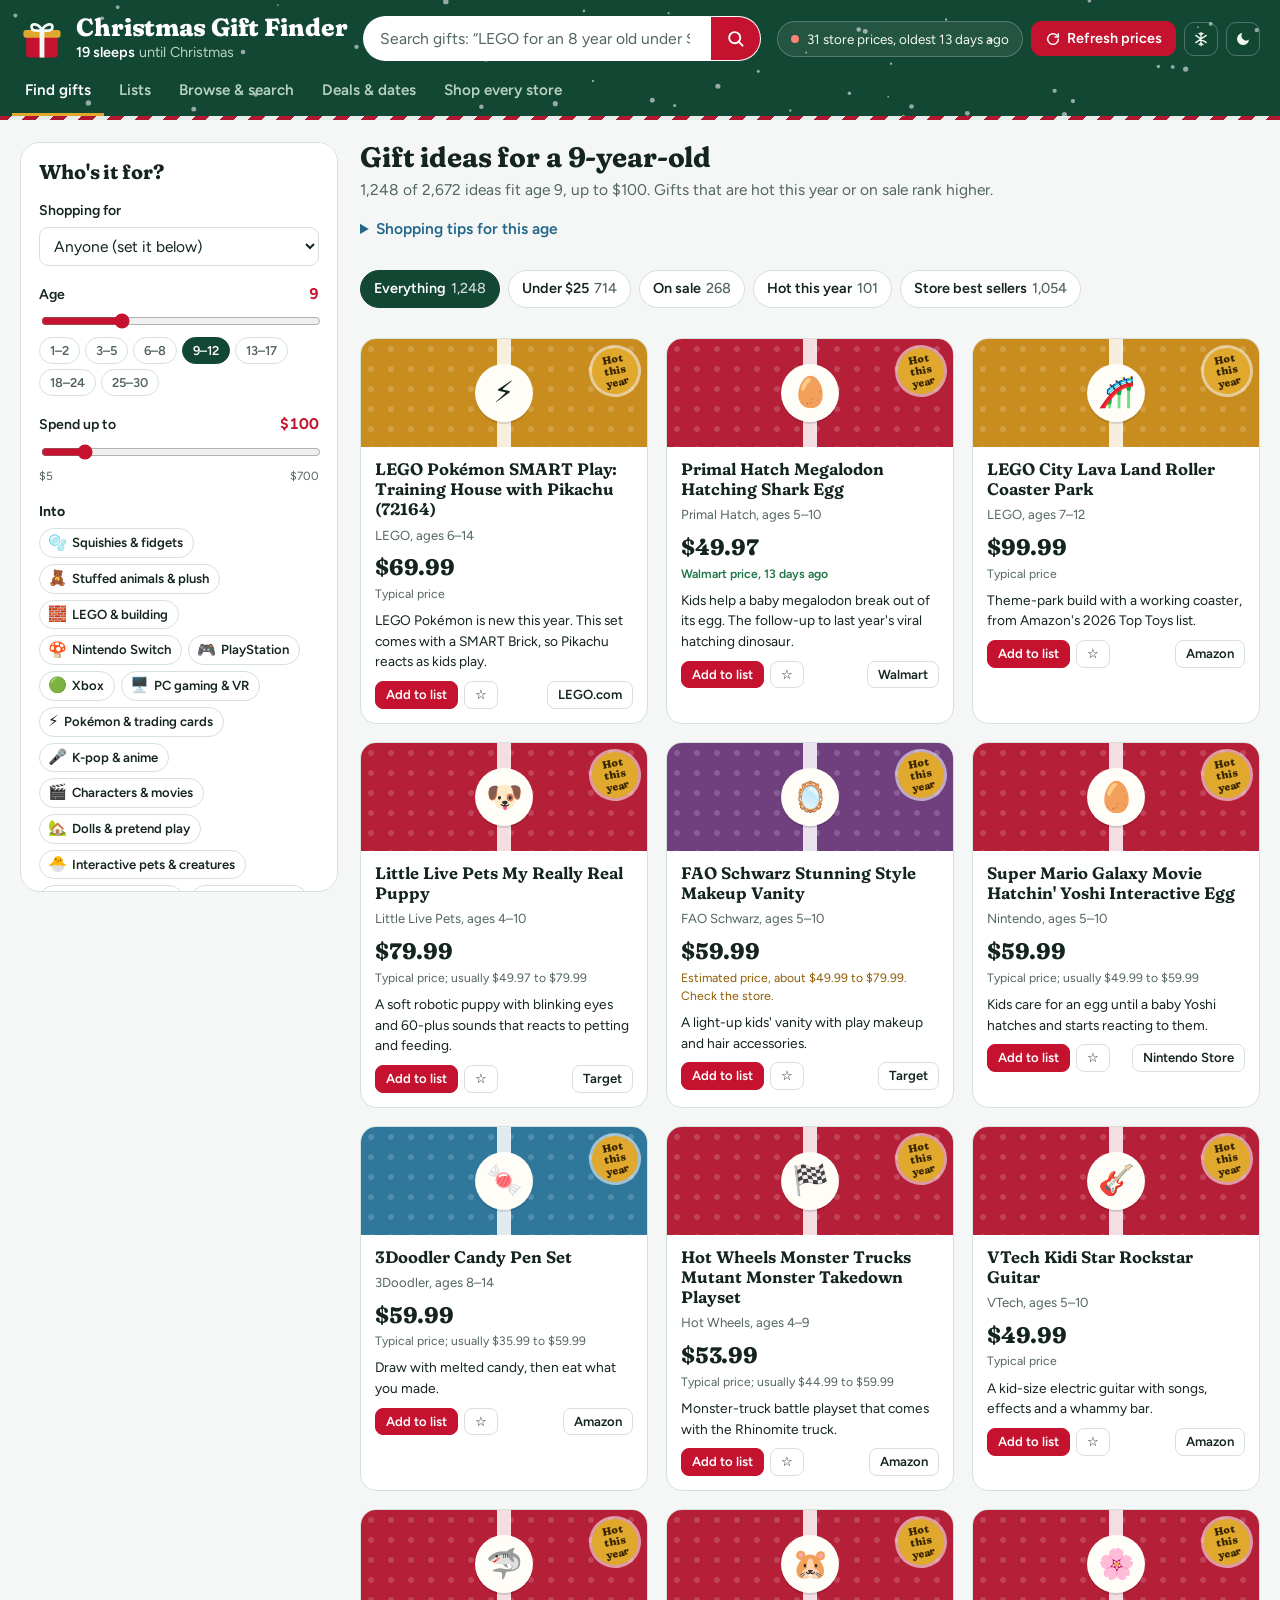
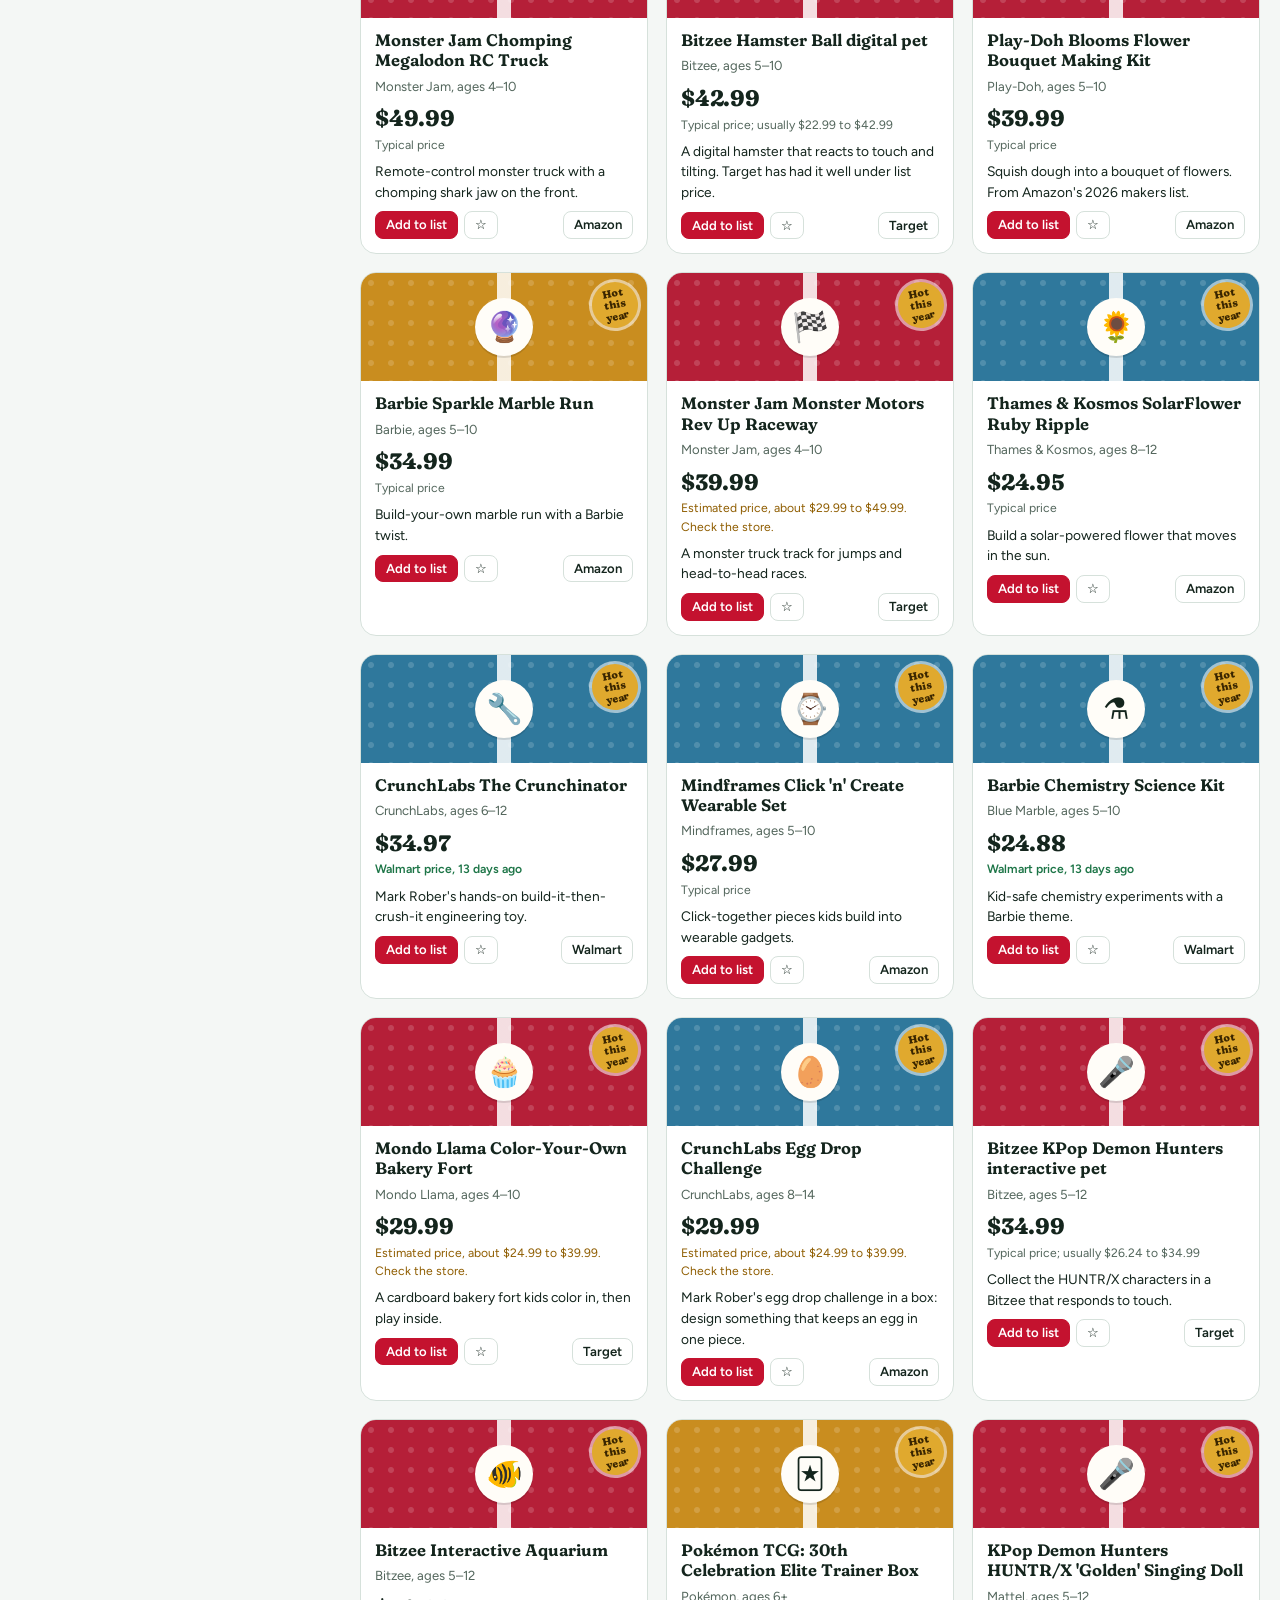
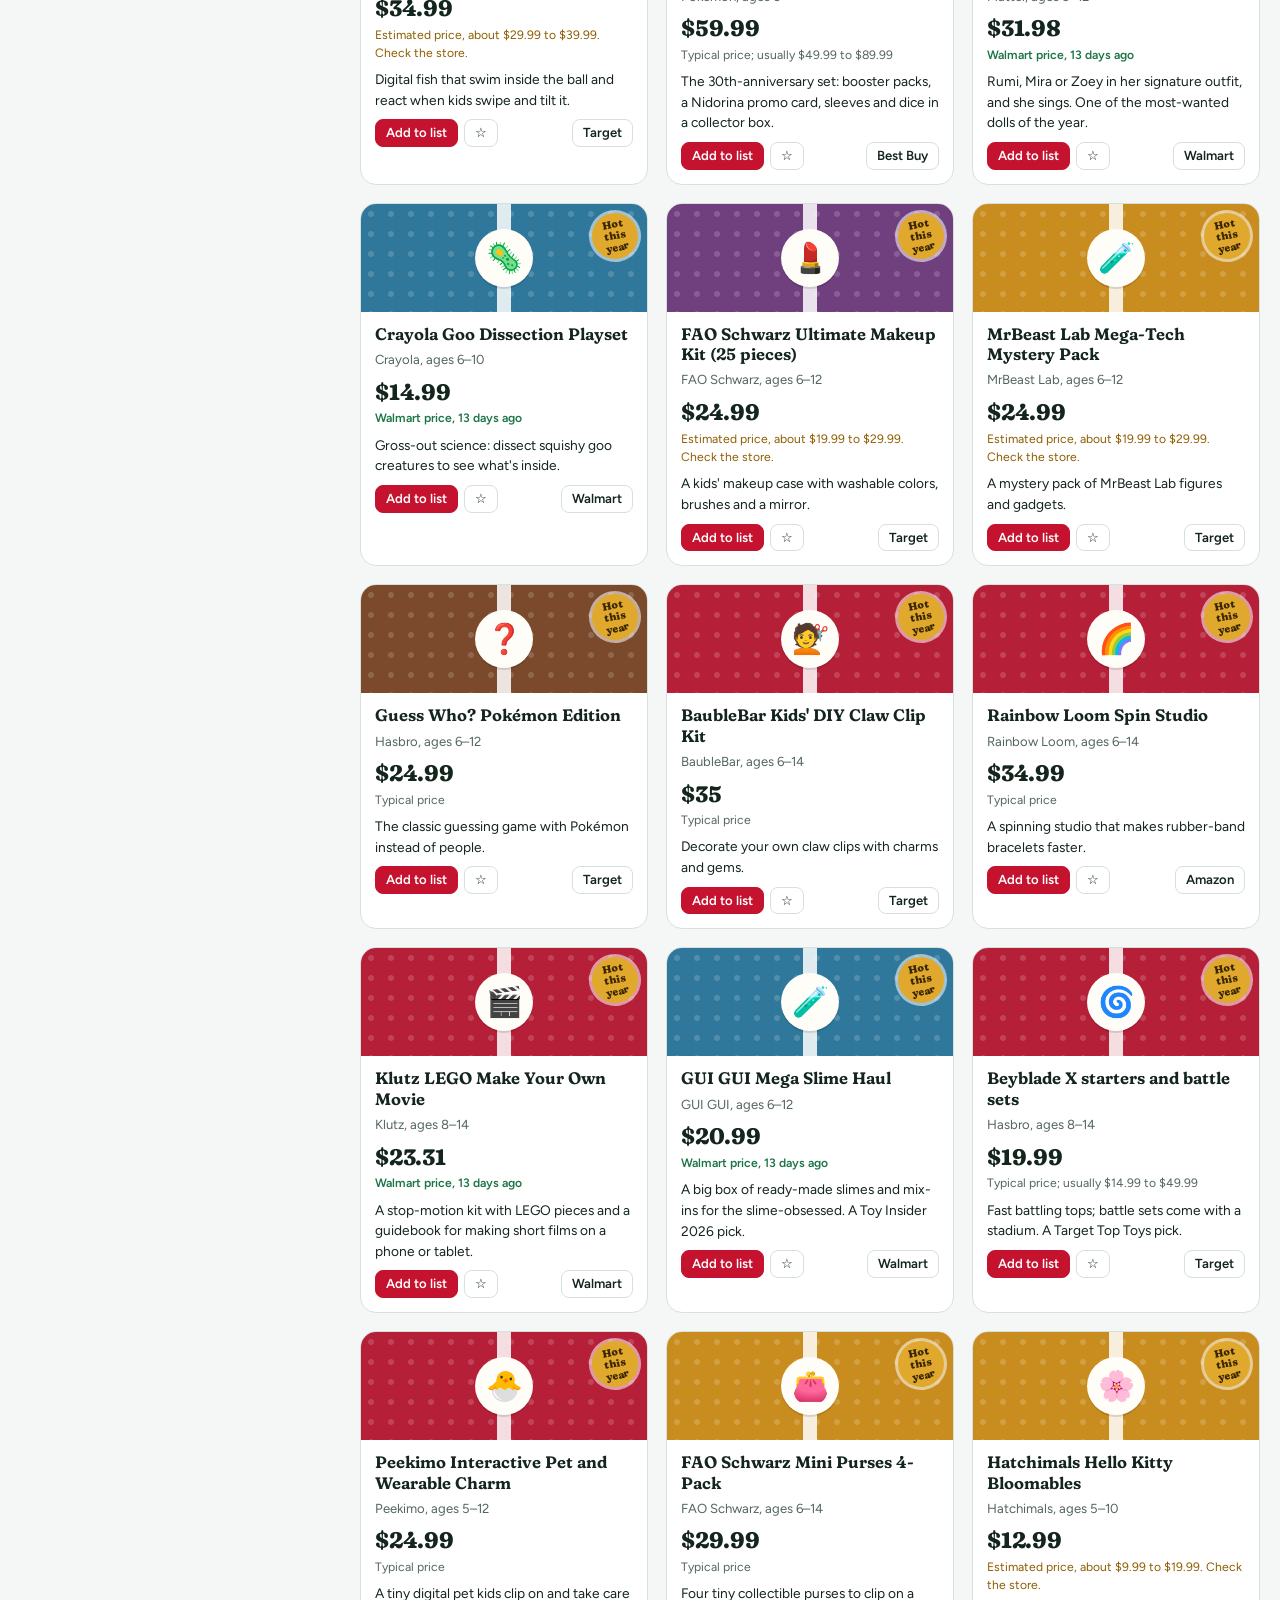
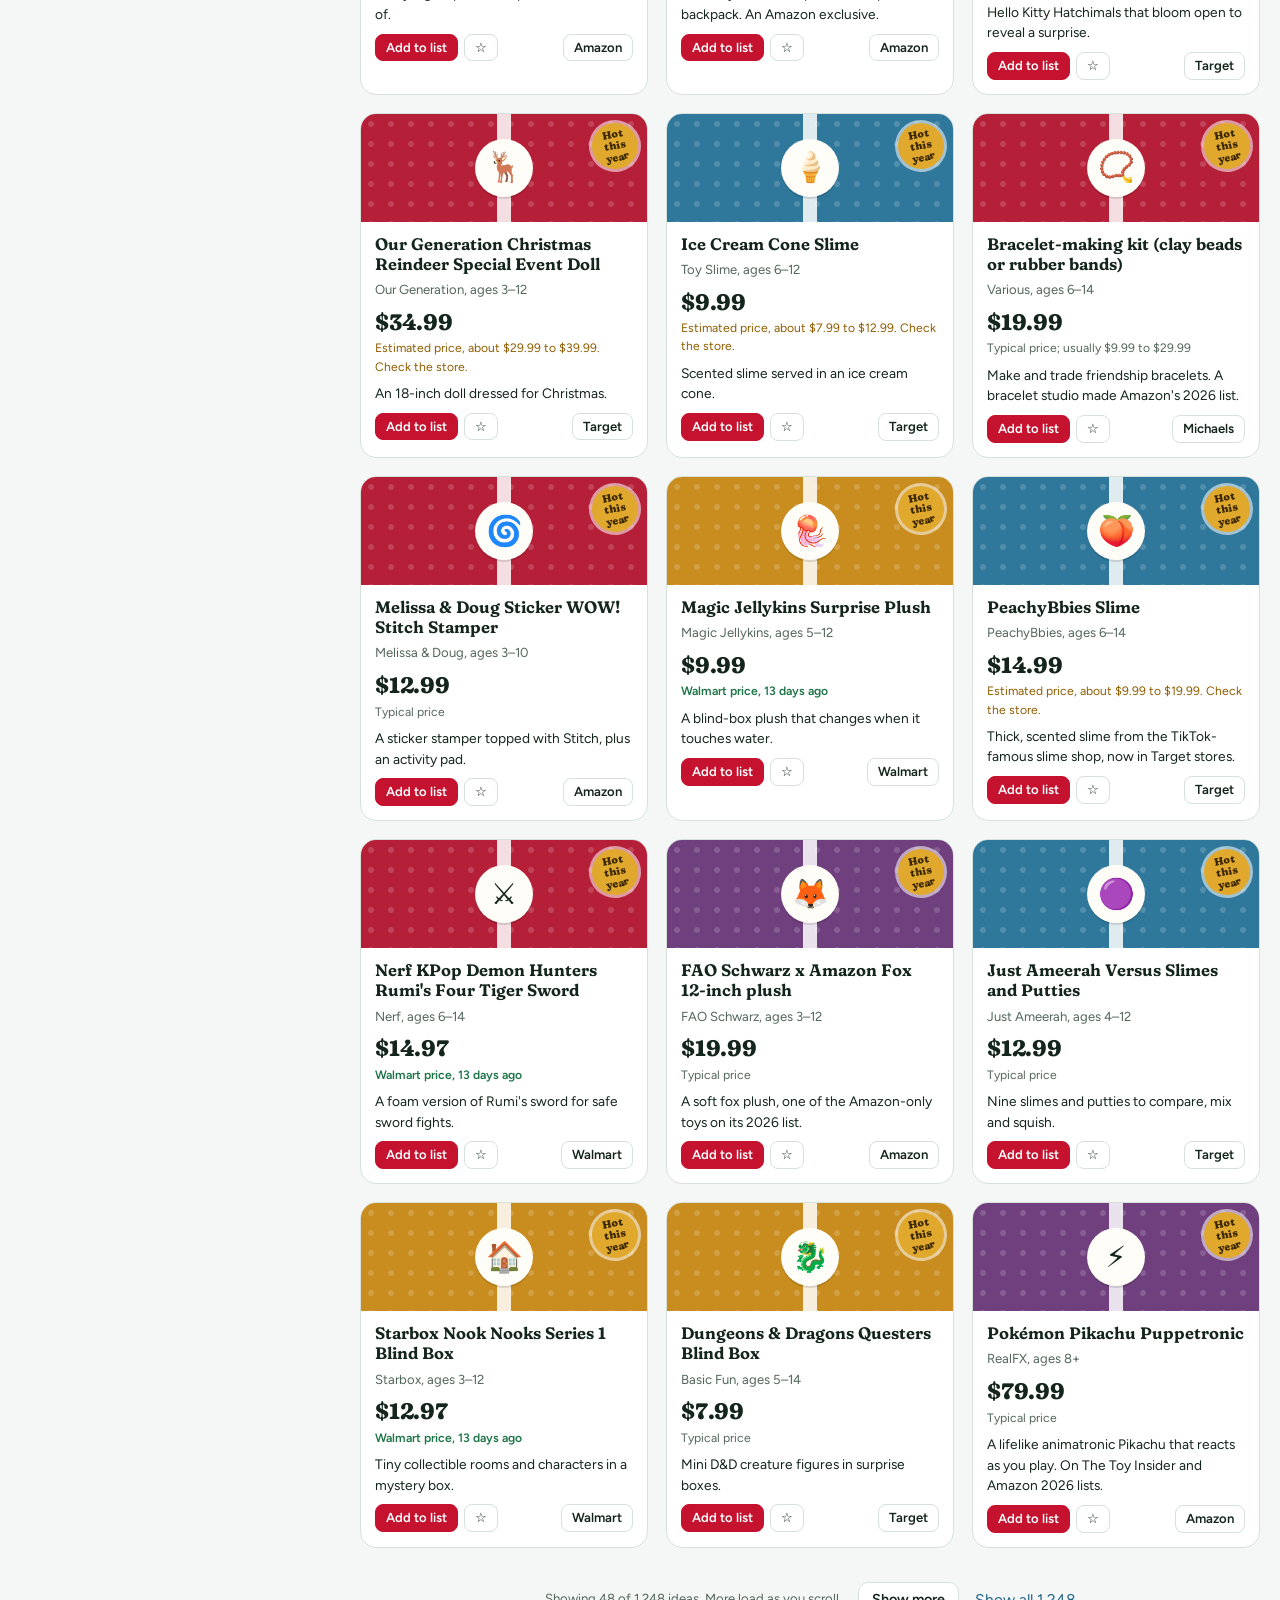
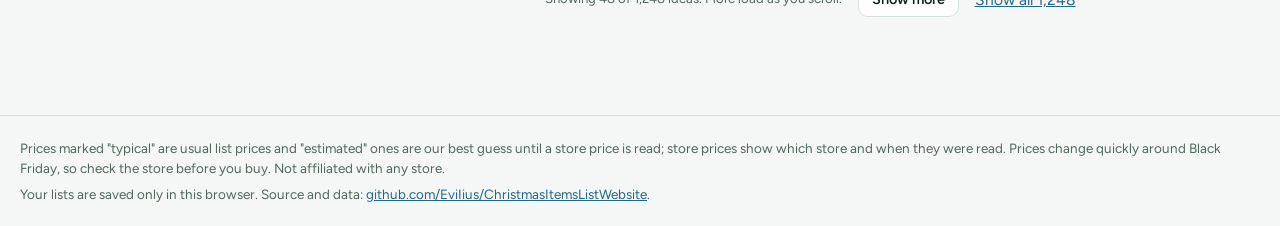
==== commit ebbccb8d: "[[--" ====
--- a/site/index.html
+++ b/site/index.html
@@ -9,7 +9,7 @@
 <link rel="preconnect" href="https://fonts.googleapis.com">
 <link rel="preconnect" href="https://fonts.gstatic.com" crossorigin>
 <link href="https://fonts.googleapis.com/css2?family=Figtree:wght@400;500;600;700&family=Fraunces:opsz,wght,SOFT,WONK@9..144,500..900,0..100,0..1&family=Permanent+Marker&display=swap" rel="stylesheet">
-<link rel="stylesheet" href="assets/app.css?v=20261124-1">
+<link rel="stylesheet" href="assets/app.css?v=20261124-2">
 <link rel="icon" href="data:image/svg+xml,%3Csvg xmlns='http://www.w3.org/2000/svg' viewBox='0 0 64 64'%3E%3Crect x='8' y='24' width='48' height='34' rx='5' fill='%23C4122F'/%3E%3Crect x='4' y='16' width='56' height='12' rx='4' fill='%23E0A92E'/%3E%3Crect x='28' y='16' width='8' height='42' fill='%23124734'/%3E%3C/svg%3E">
 </head>
 <body>
@@ -202,6 +202,6 @@
 <div class="toast" id="toast" role="status" aria-live="polite" hidden></div>
 
 <script src="assets/config.js"></script>
-<script src="assets/app.js?v=20261124-1"></script>
+<script src="assets/app.js?v=20261124-2"></script>
 </body>
 </html>
--- a/site/assets/app.css
+++ b/site/assets/app.css
@@ -562,3 +562,4 @@
   .filters:not(.open) > :not(.filters-toggle) { display: none; }
   .filters.open .filters-toggle { margin-bottom: 8px; }
 }
+.filters .clear-filters { align-self: center; }
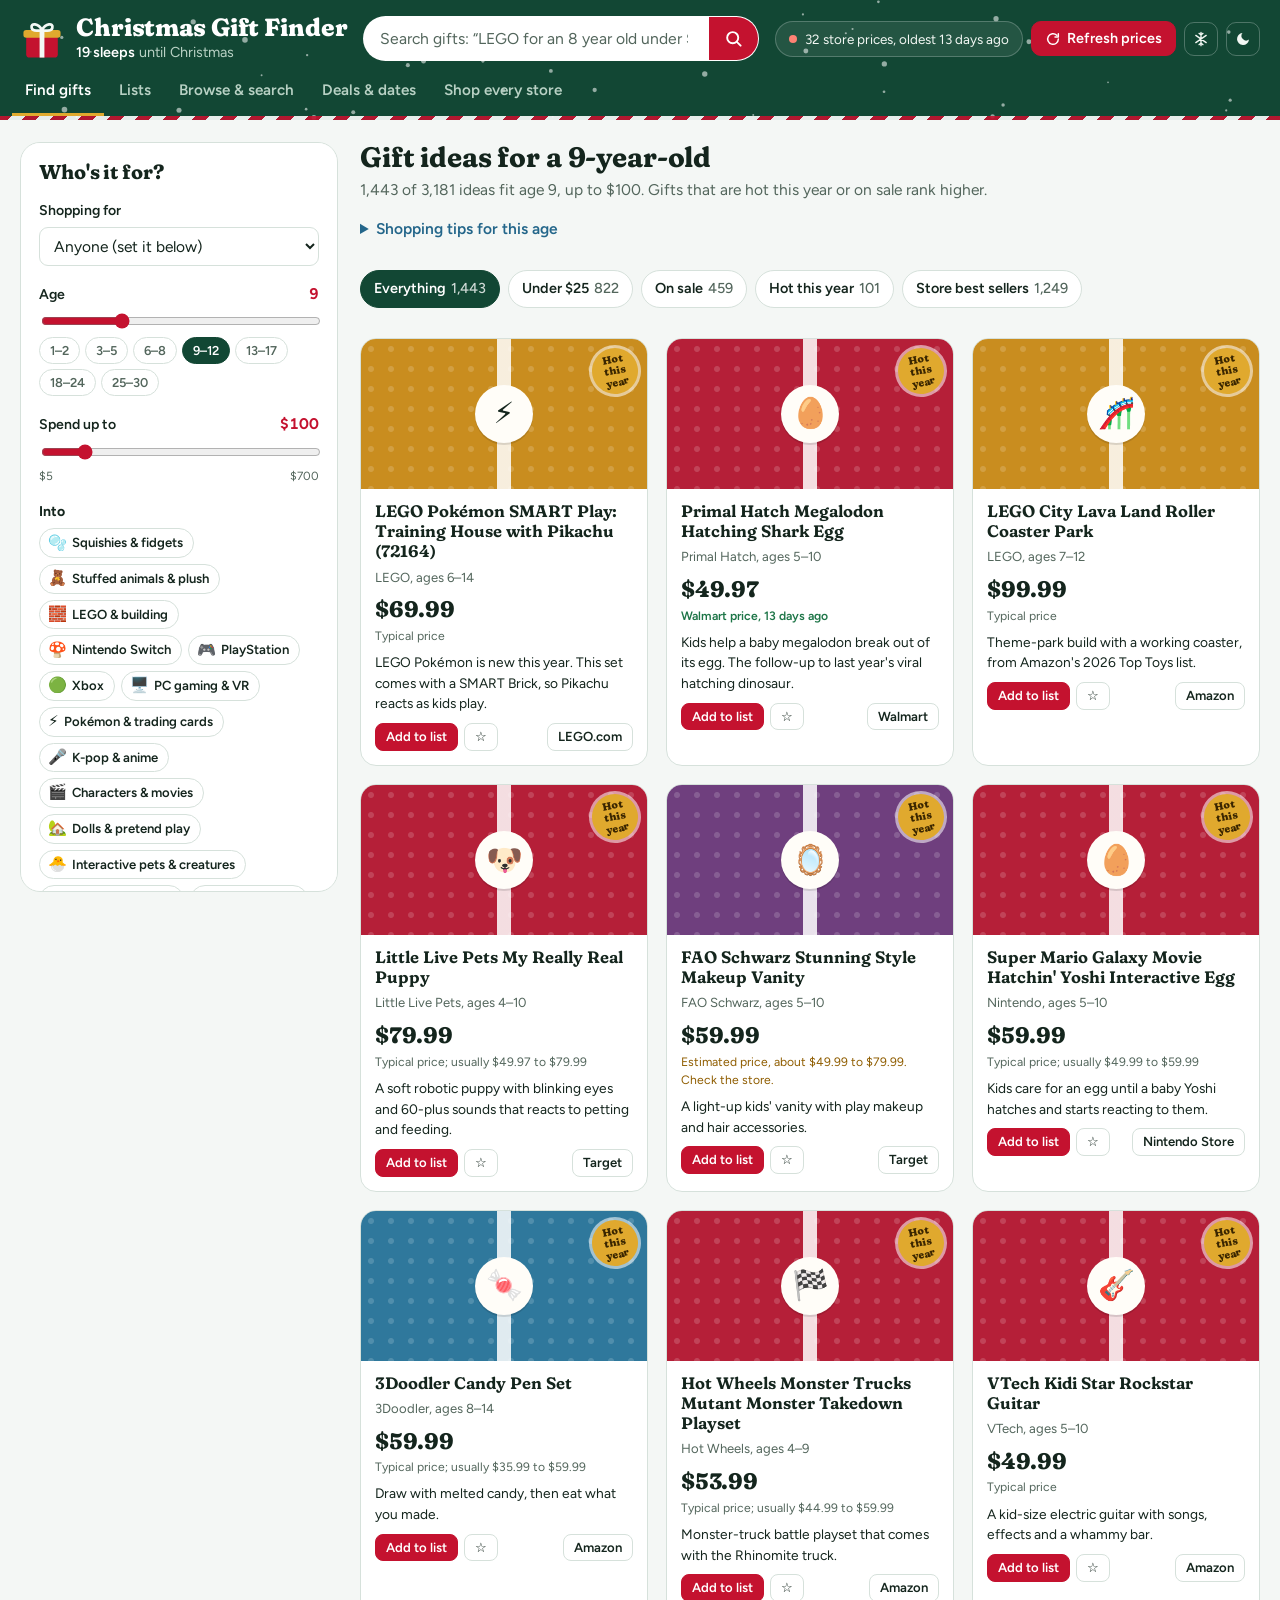
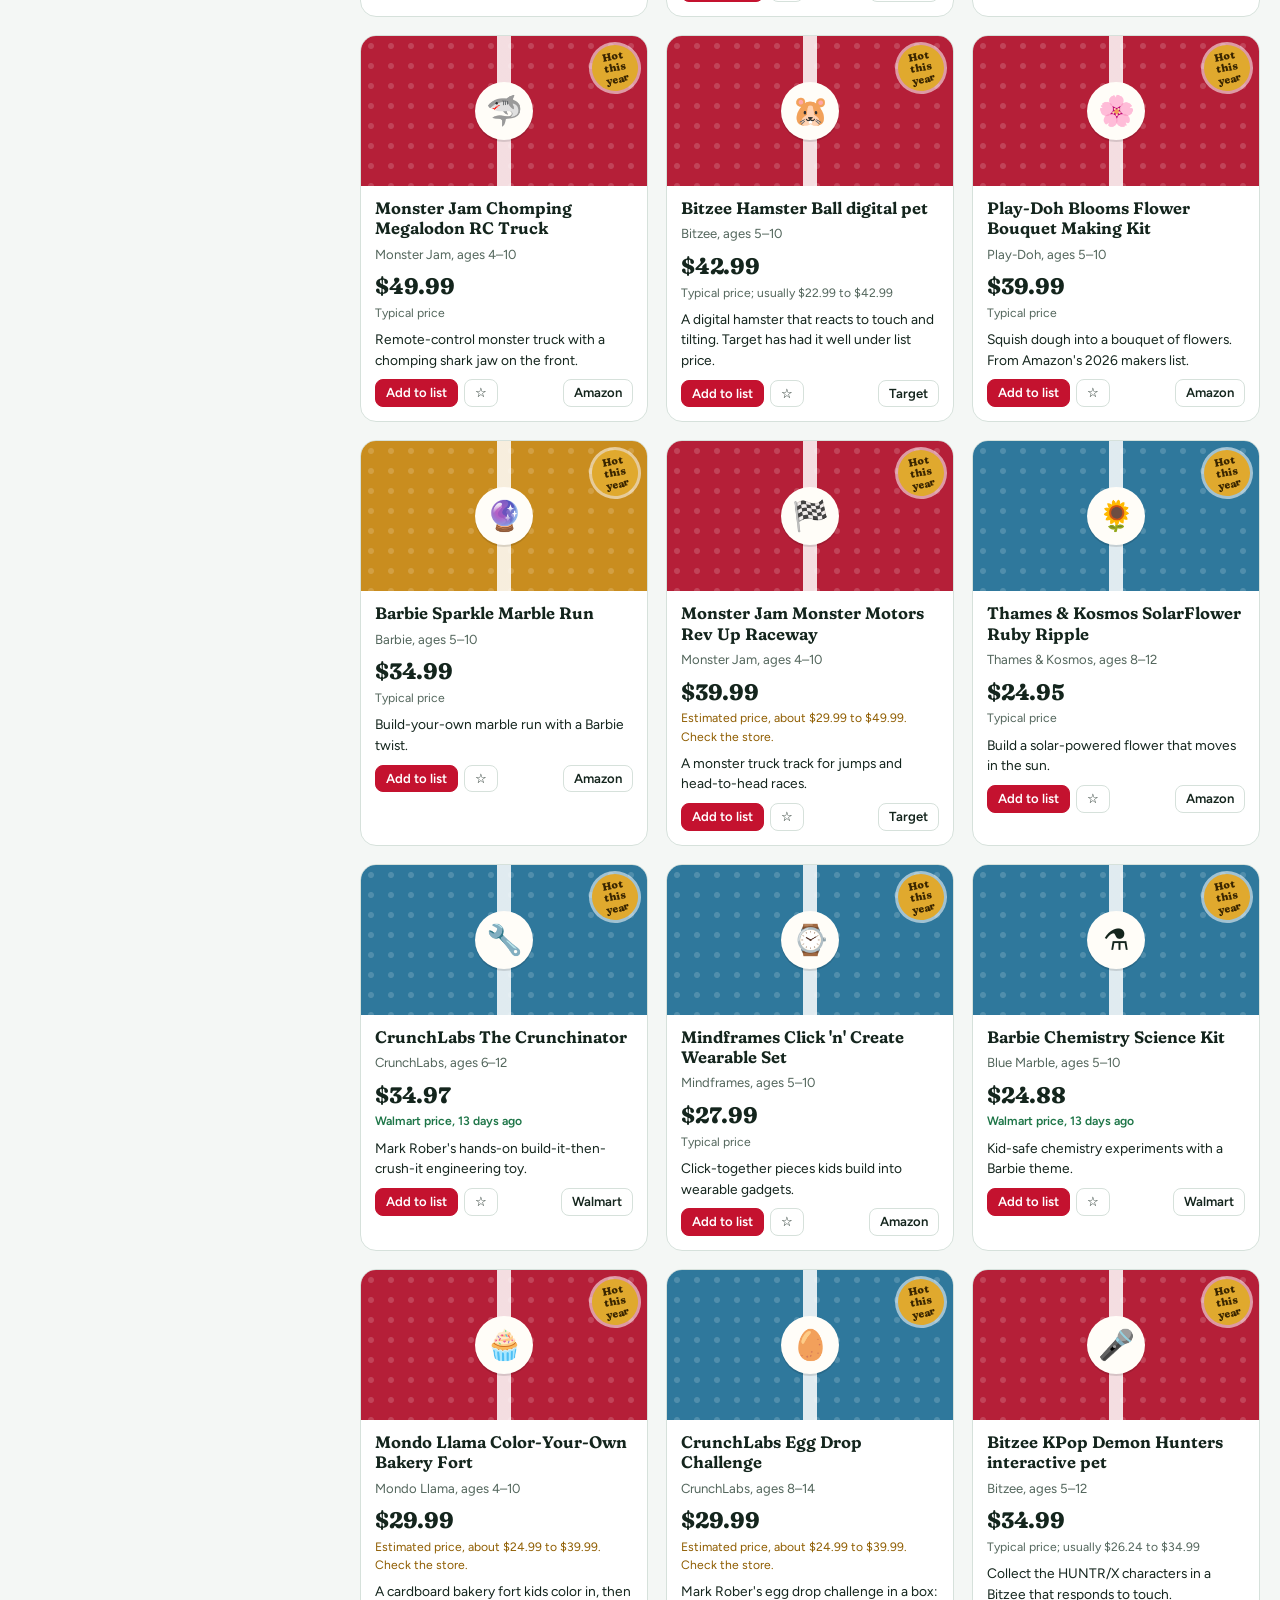
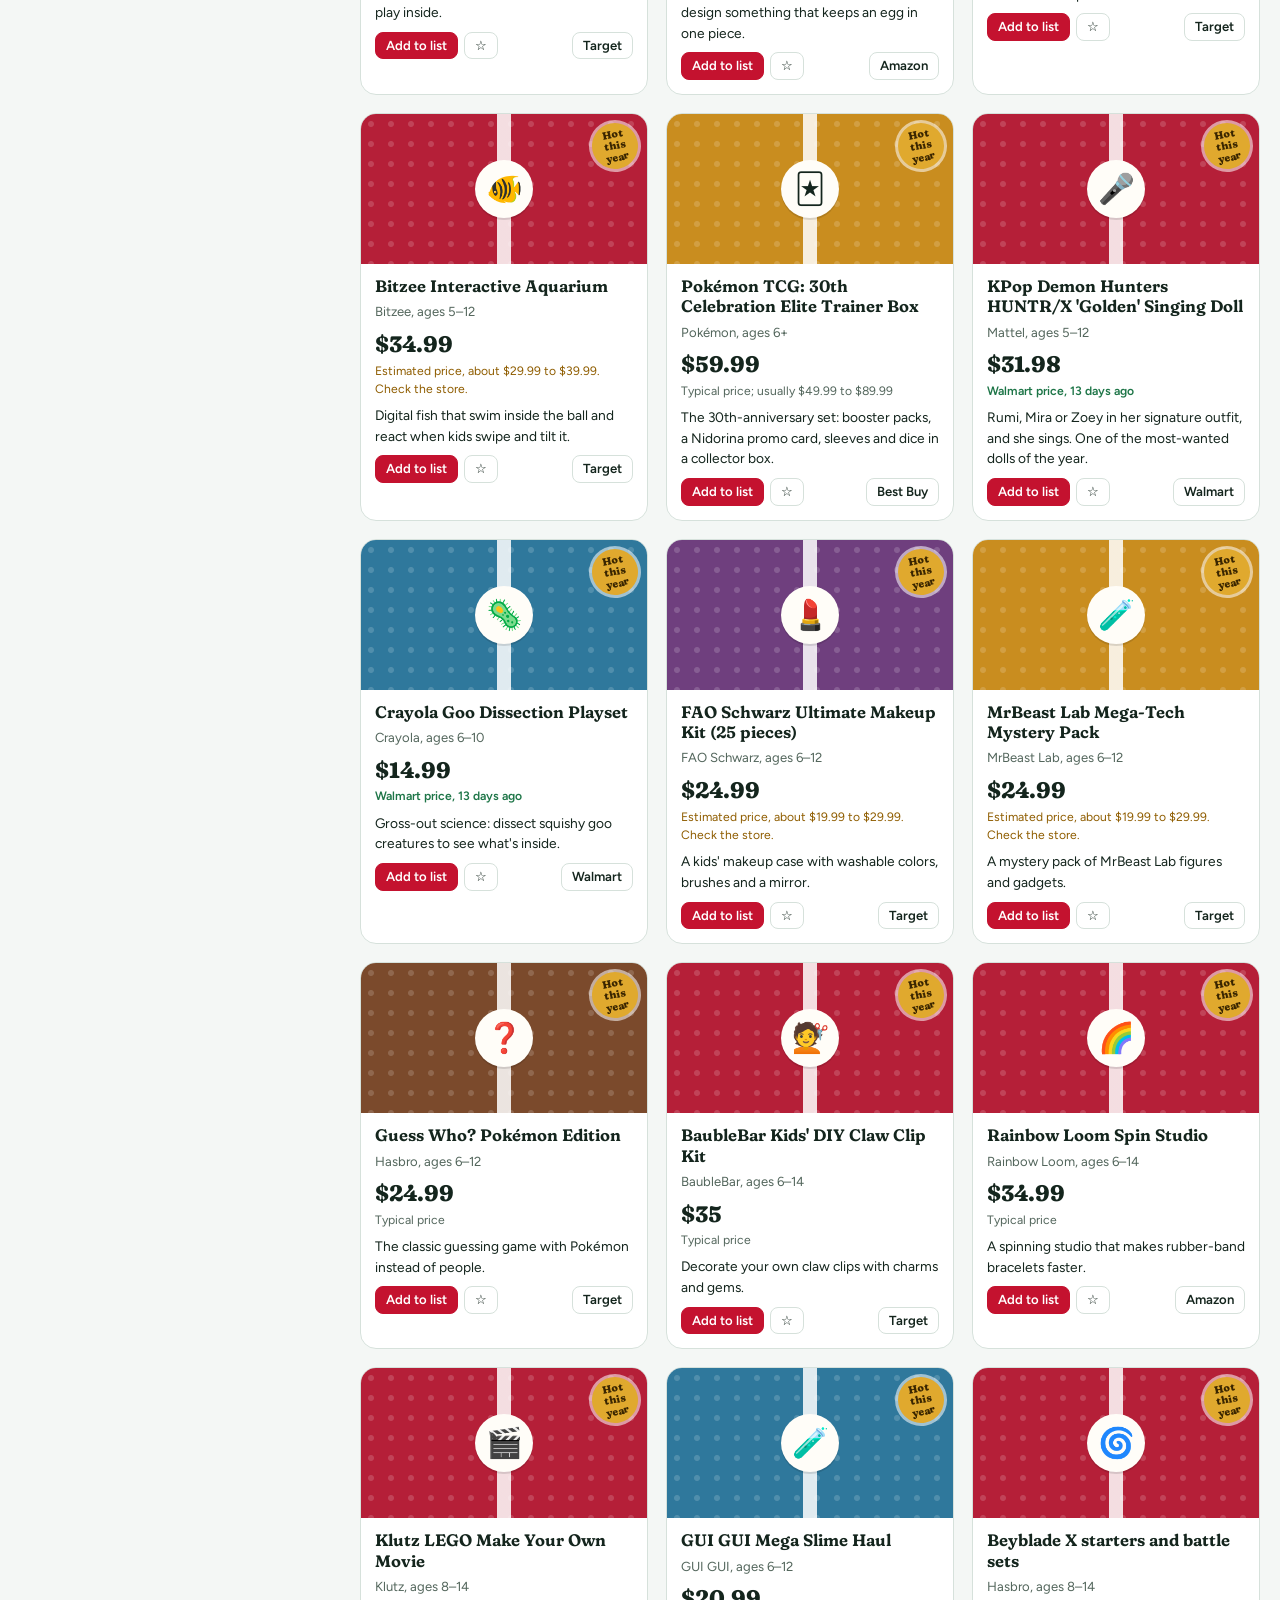
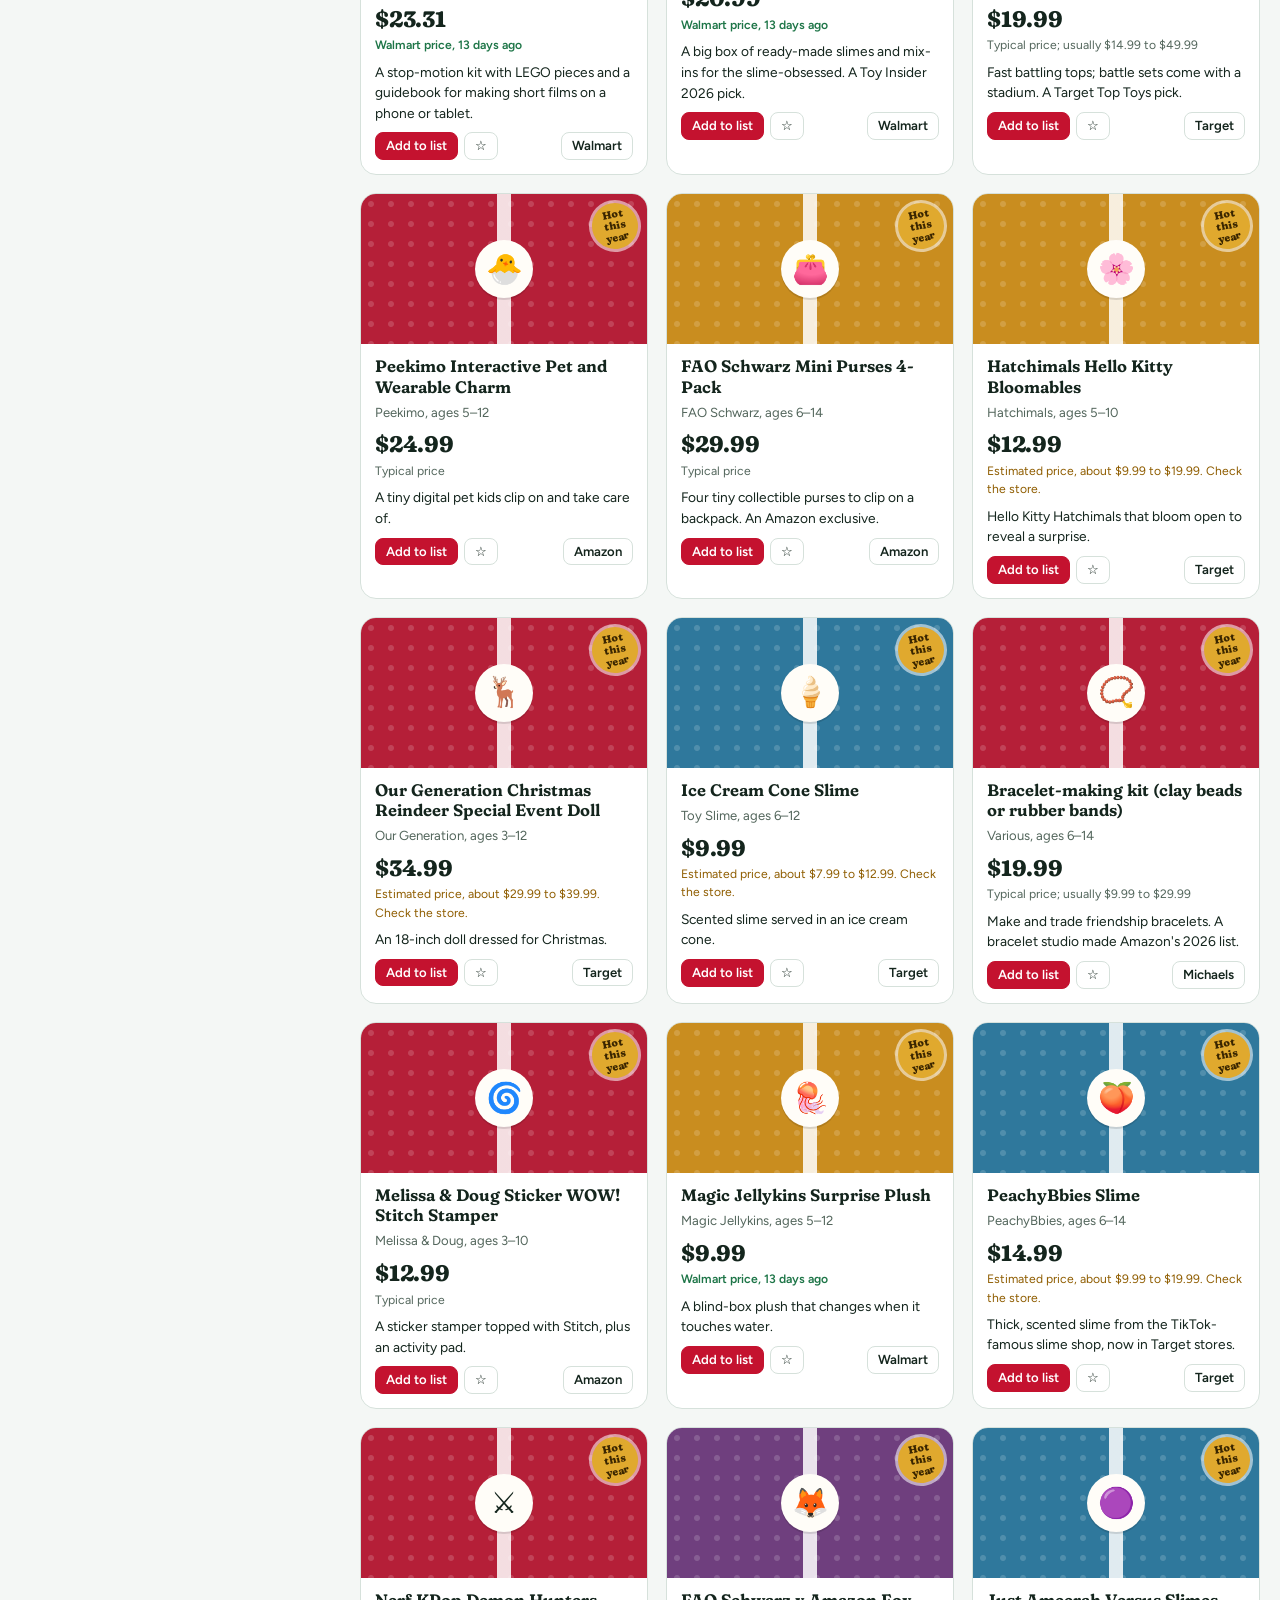
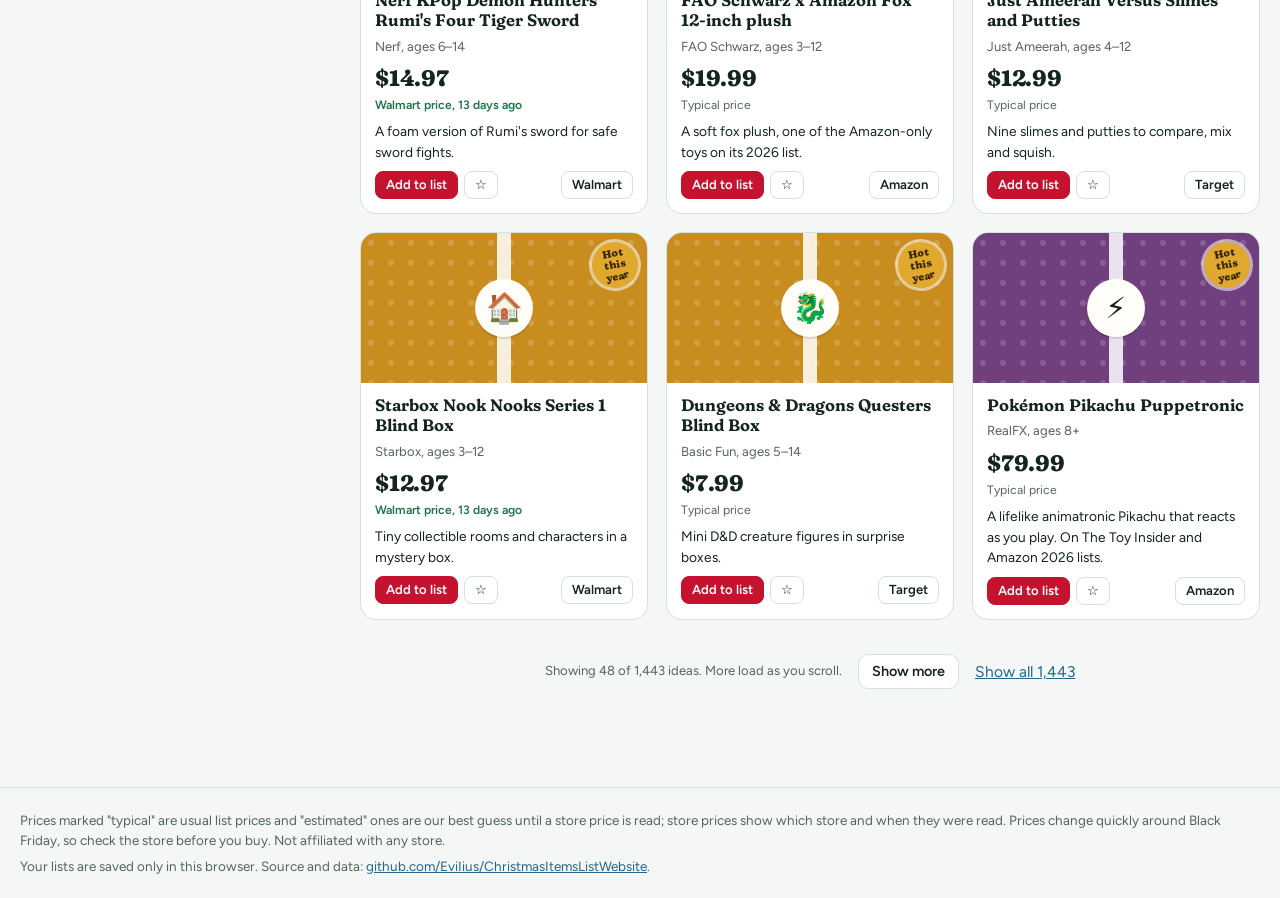
==== commit 8a7ce0b6: "Black Friday deals, product photos, and lists you can send Store pages read on Black Friday (Nov 27)" ====
--- a/site/index.html
+++ b/site/index.html
@@ -9,7 +9,7 @@
 <link rel="preconnect" href="https://fonts.googleapis.com">
 <link rel="preconnect" href="https://fonts.gstatic.com" crossorigin>
 <link href="https://fonts.googleapis.com/css2?family=Figtree:wght@400;500;600;700&family=Fraunces:opsz,wght,SOFT,WONK@9..144,500..900,0..100,0..1&family=Permanent+Marker&display=swap" rel="stylesheet">
-<link rel="stylesheet" href="assets/app.css?v=20261124-2">
+<link rel="stylesheet" href="assets/app.css?v=20261127-1">
 <link rel="icon" href="data:image/svg+xml,%3Csvg xmlns='http://www.w3.org/2000/svg' viewBox='0 0 64 64'%3E%3Crect x='8' y='24' width='48' height='34' rx='5' fill='%23C4122F'/%3E%3Crect x='4' y='16' width='56' height='12' rx='4' fill='%23E0A92E'/%3E%3Crect x='28' y='16' width='8' height='42' fill='%23124734'/%3E%3C/svg%3E">
 </head>
 <body>
@@ -110,7 +110,7 @@
   <section class="view" id="view-lists" aria-labelledby="lists-h" hidden>
     <div class="view-head">
       <h2 id="lists-h">Christmas lists</h2>
-      <p class="sub">Make a list for each person, circle gifts for them anywhere on the site, and track what's bought and wrapped. Lists are saved in this browser; use Share or Back up to move them.</p>
+      <p class="sub">Make a list for each person you're shopping for, or a wish list of your own. Lists are saved in this browser. Send list texts or emails a link with each gift's photo, price and store link, and Back up moves your lists to another device.</p>
     </div>
     <div class="lists-layout">
       <aside class="panel people" id="people" aria-label="People"></aside>
@@ -170,6 +170,10 @@
     </div>
   </section>
 
+  <section class="view" id="view-shared" aria-labelledby="shared-h" hidden>
+    <div id="shared"></div>
+  </section>
+
   <section class="view" id="view-stores" aria-labelledby="stores-h" hidden>
     <div class="view-head">
       <h2 id="stores-h">Search every store at once</h2>
@@ -202,6 +206,6 @@
 <div class="toast" id="toast" role="status" aria-live="polite" hidden></div>
 
 <script src="assets/config.js"></script>
-<script src="assets/app.js?v=20261124-2"></script>
+<script src="assets/app.js?v=20261127-1"></script>
 </body>
 </html>
--- a/site/assets/app.css
+++ b/site/assets/app.css
@@ -39,6 +39,7 @@
   --tile-frost: #2f789c;
   --tile-plum: #6f3f7e;
   --tile-cocoa: #7b4a2c;
+  --photo-bg: #ffffff;
   color-scheme: light;
 }
 @media (prefers-color-scheme: dark) {
@@ -49,6 +50,7 @@
     --gold: #f0c04f; --gold-bright: #f0c04f; --gold-soft: #3a2e10; --frost: #78bfdf; --frost-soft: #12303c;
     --good: #5fd194; --good-soft: #12321f; --warn: #f0b94b; --warn-soft: #3a2c0f; --bad: #ff8274; --bad-soft: #3d1a16;
     --shadow: 0 1px 2px rgba(0, 0, 0, 0.4), 0 10px 28px rgba(0, 0, 0, 0.35);
+    --photo-bg: #dfe6e2;
     color-scheme: dark;
   }
 }
@@ -59,6 +61,7 @@
   --gold: #f0c04f; --gold-bright: #f0c04f; --gold-soft: #3a2e10; --frost: #78bfdf; --frost-soft: #12303c;
   --good: #5fd194; --good-soft: #12321f; --warn: #f0b94b; --warn-soft: #3a2c0f; --bad: #ff8274; --bad-soft: #3d1a16;
   --shadow: 0 1px 2px rgba(0, 0, 0, 0.4), 0 10px 28px rgba(0, 0, 0, 0.35);
+  --photo-bg: #dfe6e2;
   color-scheme: dark;
 }
 
@@ -182,22 +185,39 @@
 .gift-grid.compact { grid-template-columns: repeat(auto-fill, minmax(200px, 1fr)); }
 .gift { position: relative; background: var(--paper); border: 1px solid var(--line); border-radius: var(--r-card); display: grid; grid-template-rows: auto 1fr; min-width: 0; }
 .gift-body { position: relative; padding: 12px 14px 14px; display: grid; gap: 7px; align-content: start; }
-.tile { position: relative; height: 108px; border-radius: calc(var(--r-card) - 1px) calc(var(--r-card) - 1px) 0 0; display: grid; place-items: center; overflow: hidden; cursor: pointer; border: 0; padding: 0; width: 100%;
+.tile { position: relative; height: 150px; border-radius: calc(var(--r-card) - 1px) calc(var(--r-card) - 1px) 0 0; display: grid; place-items: center; overflow: hidden; cursor: pointer; border: 0; padding: 0; width: 100%;
   background-color: var(--tile, var(--tile-pine));
   background-image:
     linear-gradient(90deg, transparent calc(50% - 7px), rgba(255, 255, 255, 0.85) calc(50% - 7px) calc(50% + 7px), transparent calc(50% + 7px)),
     radial-gradient(circle, rgba(255, 255, 255, 0.16) 2.5px, transparent 3.5px);
   background-size: 100% 100%, 20px 20px; }
-.compact .tile { height: 84px; }
+.compact .tile { height: 120px; }
 .tile .tag { width: 58px; height: 58px; border-radius: 50%; background: #fffdf8; display: grid; place-items: center; font-size: 1.85rem; box-shadow: 0 2px 0 rgba(0, 0, 0, 0.12); position: relative; z-index: 1; }
 .compact .tile .tag { width: 48px; height: 48px; font-size: 1.5rem; }
 .compact .seal { width: 40px; height: 40px; font-size: 0.58rem; top: 7px; right: 7px; }
-.tile[data-c="pine"], .tb-cat[data-c="pine"] { --tile: var(--tile-pine); }
-.tile[data-c="cranberry"], .tb-cat[data-c="cranberry"] { --tile: var(--tile-cranberry); }
-.tile[data-c="gold"], .tb-cat[data-c="gold"] { --tile: var(--tile-gold); }
-.tile[data-c="frost"], .tb-cat[data-c="frost"] { --tile: var(--tile-frost); }
-.tile[data-c="plum"], .tb-cat[data-c="plum"] { --tile: var(--tile-plum); }
-.tile[data-c="cocoa"], .tb-cat[data-c="cocoa"] { --tile: var(--tile-cocoa); }
+.tile[data-c="pine"], .tb-cat[data-c="pine"], .sg-ph[data-c="pine"] { --tile: var(--tile-pine); }
+.tile[data-c="cranberry"], .tb-cat[data-c="cranberry"], .sg-ph[data-c="cranberry"] { --tile: var(--tile-cranberry); }
+.tile[data-c="gold"], .tb-cat[data-c="gold"], .sg-ph[data-c="gold"] { --tile: var(--tile-gold); }
+.tile[data-c="frost"], .tb-cat[data-c="frost"], .sg-ph[data-c="frost"] { --tile: var(--tile-frost); }
+.tile[data-c="plum"], .tb-cat[data-c="plum"], .sg-ph[data-c="plum"] { --tile: var(--tile-plum); }
+.tile[data-c="cocoa"], .tb-cat[data-c="cocoa"], .sg-ph[data-c="cocoa"] { --tile: var(--tile-cocoa); }
+/* Store photos: the product on white, with the gift's wrapping color kept as a ribbon along the bottom edge.
+   multiply lets the photos' own white backgrounds sink into the tile in dark mode. */
+.tile.has-photo, .pick-ph.has-photo, .sg-ph.has-photo { background: var(--photo-bg); background-image: none; }
+.tile.has-photo { box-shadow: inset 0 -6px 0 var(--tile, var(--tile-pine)); }
+.tile.has-photo, .pick-ph, .sg-ph, .thumb, .lrow .mini { position: relative; }
+.tile .ph, .pick-ph img, .sg-ph img, .thumb img, .lrow .mini img { position: absolute; inset: 0; display: block; width: 100%; height: 100%; object-fit: contain; mix-blend-mode: multiply; }
+.tile .ph { padding: 12px 14px 18px; }
+.drawer-tile.has-photo { height: 320px; }
+.drawer-tile .ph { padding: 24px 28px 30px; }
+.ph-note { position: absolute; left: 14px; bottom: 16px; z-index: 2; background: var(--paper); color: var(--muted); font-size: 0.76rem; font-weight: 600; border: 1px solid var(--line); border-radius: 999px; padding: 2px 10px; }
+.thumb { flex: none; width: 44px; height: 44px; border-radius: 10px; display: grid; place-items: center; overflow: hidden; background: var(--tile, var(--tile-pine)); }
+.thumb .emo { width: 30px; height: 30px; border-radius: 50%; background: #fffdf8; display: grid; place-items: center; font-size: 1rem; }
+.thumb.has-photo, .lrow .mini.has-photo { background: var(--photo-bg); border: 1px solid var(--line); }
+.thumb img, .lrow .mini img { padding: 3px; }
+.cell-name { display: block; min-width: 0; }
+.cell-name > .cell-sub { display: block; font-weight: 400; }
+.row.with-thumb { grid-template-columns: 44px minmax(0, 1fr) auto; }
 .seal { position: absolute; top: 9px; right: 9px; z-index: 2; background: var(--gold-bright); color: #3a2600; font-family: var(--font-display); font-variation-settings: "SOFT" 100, "WONK" 1; font-weight: 800; font-size: 0.66rem; line-height: 1.05; text-align: center; width: 46px; height: 46px; border-radius: 50%; display: grid; place-items: center; transform: rotate(-12deg); box-shadow: 0 0 0 3px rgba(255, 255, 255, 0.55); padding: 4px; }
 .seal.new { background: #fff; color: var(--cranberry); }
 .gift-title { font-family: var(--font-display); font-variation-settings: "SOFT" 100, "WONK" 0; font-weight: 650; font-size: 1.04rem; line-height: 1.22; background: none; border: 0; padding: 0; text-align: left; cursor: pointer; color: var(--ink); }
@@ -262,8 +282,9 @@
 .budget-legend { display: flex; gap: 14px; flex-wrap: wrap; font-size: 0.85rem; color: var(--muted); }
 .budget-legend b { color: var(--ink); font-variant-numeric: tabular-nums; }
 .list-rows { display: grid; gap: 8px; }
-.lrow { display: grid; grid-template-columns: 44px minmax(0, 1fr) auto; gap: 12px; align-items: center; background: var(--paper); border: 1px solid var(--line); border-radius: 14px; padding: 10px 12px; }
-.lrow .mini { width: 44px; height: 44px; border-radius: 10px; display: grid; place-items: center; font-size: 1.35rem; background: var(--tile, var(--tile-pine)); }
+.lrow { display: grid; grid-template-columns: 56px minmax(0, 1fr) auto; gap: 12px; align-items: center; background: var(--paper); border: 1px solid var(--line); border-radius: 14px; padding: 10px 12px; }
+.lrow .mini { width: 56px; height: 56px; border-radius: 12px; display: grid; place-items: center; font-size: 1.35rem; background: var(--tile, var(--tile-pine)); overflow: hidden; }
+.lrow .lnote { justify-self: start; font-size: 0.85rem; background: var(--gold-soft); border-radius: 8px; padding: 2px 8px; }
 .lrow .mini span { width: 32px; height: 32px; border-radius: 50%; background: #fffdf8; display: grid; place-items: center; font-size: 1.1rem; }
 .lrow .what { display: grid; gap: 2px; min-width: 0; }
 .lrow .what b { font-weight: 650; }
@@ -439,7 +460,7 @@
   h2 { font-size: 1.45rem; }
   .gift-grid { grid-template-columns: repeat(auto-fill, minmax(160px, 1fr)); gap: 12px; }
   .gift-grid .gift-blurb { display: none; }
-  .gift-grid .tile { height: 84px; }
+  .gift-grid .tile { height: 124px; }
   .gift-grid .tile .tag { width: 46px; height: 46px; font-size: 1.45rem; }
   .gift-body { padding: 10px 11px 12px; }
   .gift-actions .store-link { display: none; }
@@ -448,7 +469,7 @@
   .seal { width: 44px; height: 44px; font-size: 0.62rem; }
   #view-browse .table-wrap { display: none; }
   .card-list { display: grid; grid-template-columns: repeat(auto-fill, minmax(160px, 1fr)); }
-  .lrow { grid-template-columns: 40px minmax(0, 1fr); }
+  .lrow { grid-template-columns: 56px minmax(0, 1fr); }
   .lrow .right { grid-column: 1 / -1; justify-content: flex-start; }
   .modal .grid2 { grid-template-columns: 1fr; }
   .two-col { grid-template-columns: 1fr; }
@@ -462,7 +483,9 @@
 @media print {
   body { background: #fff; color: #000; font-size: 12pt; }
   .topbar, .footer, .people, .list-actions, .toast, .menu, #view-find, #view-browse, #view-deals, #view-stores, .no-print, .x, .status-hint { display: none !important; }
-  #view-lists { display: block !important; }
+  .sgift { break-inside: avoid; border-color: #bbb; }
+  .sg-ph, .thumb, .lrow .mini { print-color-adjust: exact; -webkit-print-color-adjust: exact; }
+  .shared-list { grid-template-columns: 1fr 1fr; }
   main { padding: 0; max-width: none; }
   .lists-layout { display: block; }
   .lrow { break-inside: avoid; border-color: #bbb; }
@@ -563,3 +586,42 @@
   .filters.open .filters-toggle { margin-bottom: 8px; }
 }
 .filters .clear-filters { align-self: center; }
+
+/* ---------------------------------------------------------------- store pick photos */
+.pick-ph { display: grid; place-items: center; height: 150px; margin: -11px -13px 4px; overflow: hidden; background-color: var(--tile);
+  background-image: radial-gradient(circle, rgba(255, 255, 255, 0.16) 2.5px, transparent 3.5px); background-size: 20px 20px; }
+.pick-grid.compact .pick-ph { height: 124px; }
+.pick-ph img { padding: 10px 12px; }
+.pick-ph .tag, .sg-ph .tag { width: 54px; height: 54px; border-radius: 50%; background: #fffdf8; display: grid; place-items: center; font-size: 1.7rem; box-shadow: 0 2px 0 rgba(0, 0, 0, 0.12); }
+
+/* ---------------------------------------------------------------- sending a list, and the list someone sent you */
+.share-ways { display: flex; gap: 8px; flex-wrap: wrap; }
+.send-callout { display: flex; gap: 12px 18px; align-items: center; justify-content: space-between; flex-wrap: wrap; }
+.send-callout .sub { display: block; margin-top: 2px; max-width: 60ch; }
+.shared-head { display: flex; gap: 16px 24px; align-items: center; justify-content: space-between; flex-wrap: wrap; margin: 4px 0 12px; }
+.shared-head .ident { display: flex; gap: 14px; align-items: center; min-width: 0; }
+.shared-head h2 { font-size: 2.1rem; }
+.shared-actions { display: flex; gap: 8px; flex-wrap: wrap; }
+.shared-how { color: var(--muted); margin: 0 0 16px; max-width: 75ch; }
+.shared-how .got-count { color: var(--good); font-weight: 700; }
+.shared-list { list-style: none; margin: 0 0 18px; padding: 0; display: grid; grid-template-columns: repeat(auto-fill, minmax(min(100%, 430px), 1fr)); gap: 14px; }
+.sgift { display: grid; grid-template-columns: 150px minmax(0, 1fr); background: var(--paper); border: 1px solid var(--line); border-radius: var(--r-card); overflow: hidden; }
+.sg-ph { display: grid; place-items: center; min-height: 150px; background-color: var(--tile, var(--tile-pine)); box-shadow: inset -6px 0 0 var(--tile, var(--tile-pine));
+  background-image: radial-gradient(circle, rgba(255, 255, 255, 0.16) 2.5px, transparent 3.5px); background-size: 20px 20px; }
+.sg-ph img { padding: 12px 18px 12px 12px; }
+body[data-view="shared"] #rescrape-btn, body[data-view="shared"] #freshness { display: none; }
+.sg-body { padding: 13px 15px 14px; display: grid; gap: 6px; align-content: start; min-width: 0; }
+.sg-name { font-family: var(--font-display); font-variation-settings: "SOFT" 100, "WONK" 0; font-weight: 650; font-size: 1.1rem; line-height: 1.24; color: var(--ink); text-decoration: none; overflow-wrap: anywhere; }
+a.sg-name:hover { color: var(--cranberry); text-decoration: underline; }
+.sg-price { font-weight: 700; font-variant-numeric: tabular-nums; }
+.sg-note { background: var(--gold-soft); border-radius: 10px; padding: 6px 10px; font-size: 0.92rem; }
+.sg-actions { display: flex; gap: 6px; flex-wrap: wrap; margin-top: 4px; }
+.btn.got[aria-pressed="true"] { background: var(--good-soft); color: var(--good); border-color: var(--good); }
+.sgift.is-got .sg-ph { opacity: 0.5; }
+.sgift.is-got .sg-name { text-decoration: line-through; text-decoration-color: var(--good); text-decoration-thickness: 2px; }
+@media (max-width: 560px) {
+  .sgift { grid-template-columns: 116px minmax(0, 1fr); }
+  .sg-ph { min-height: 116px; }
+  .shared-head h2 { font-size: 1.6rem; }
+  .shared-actions .btn { flex: 1 1 auto; }
+}
